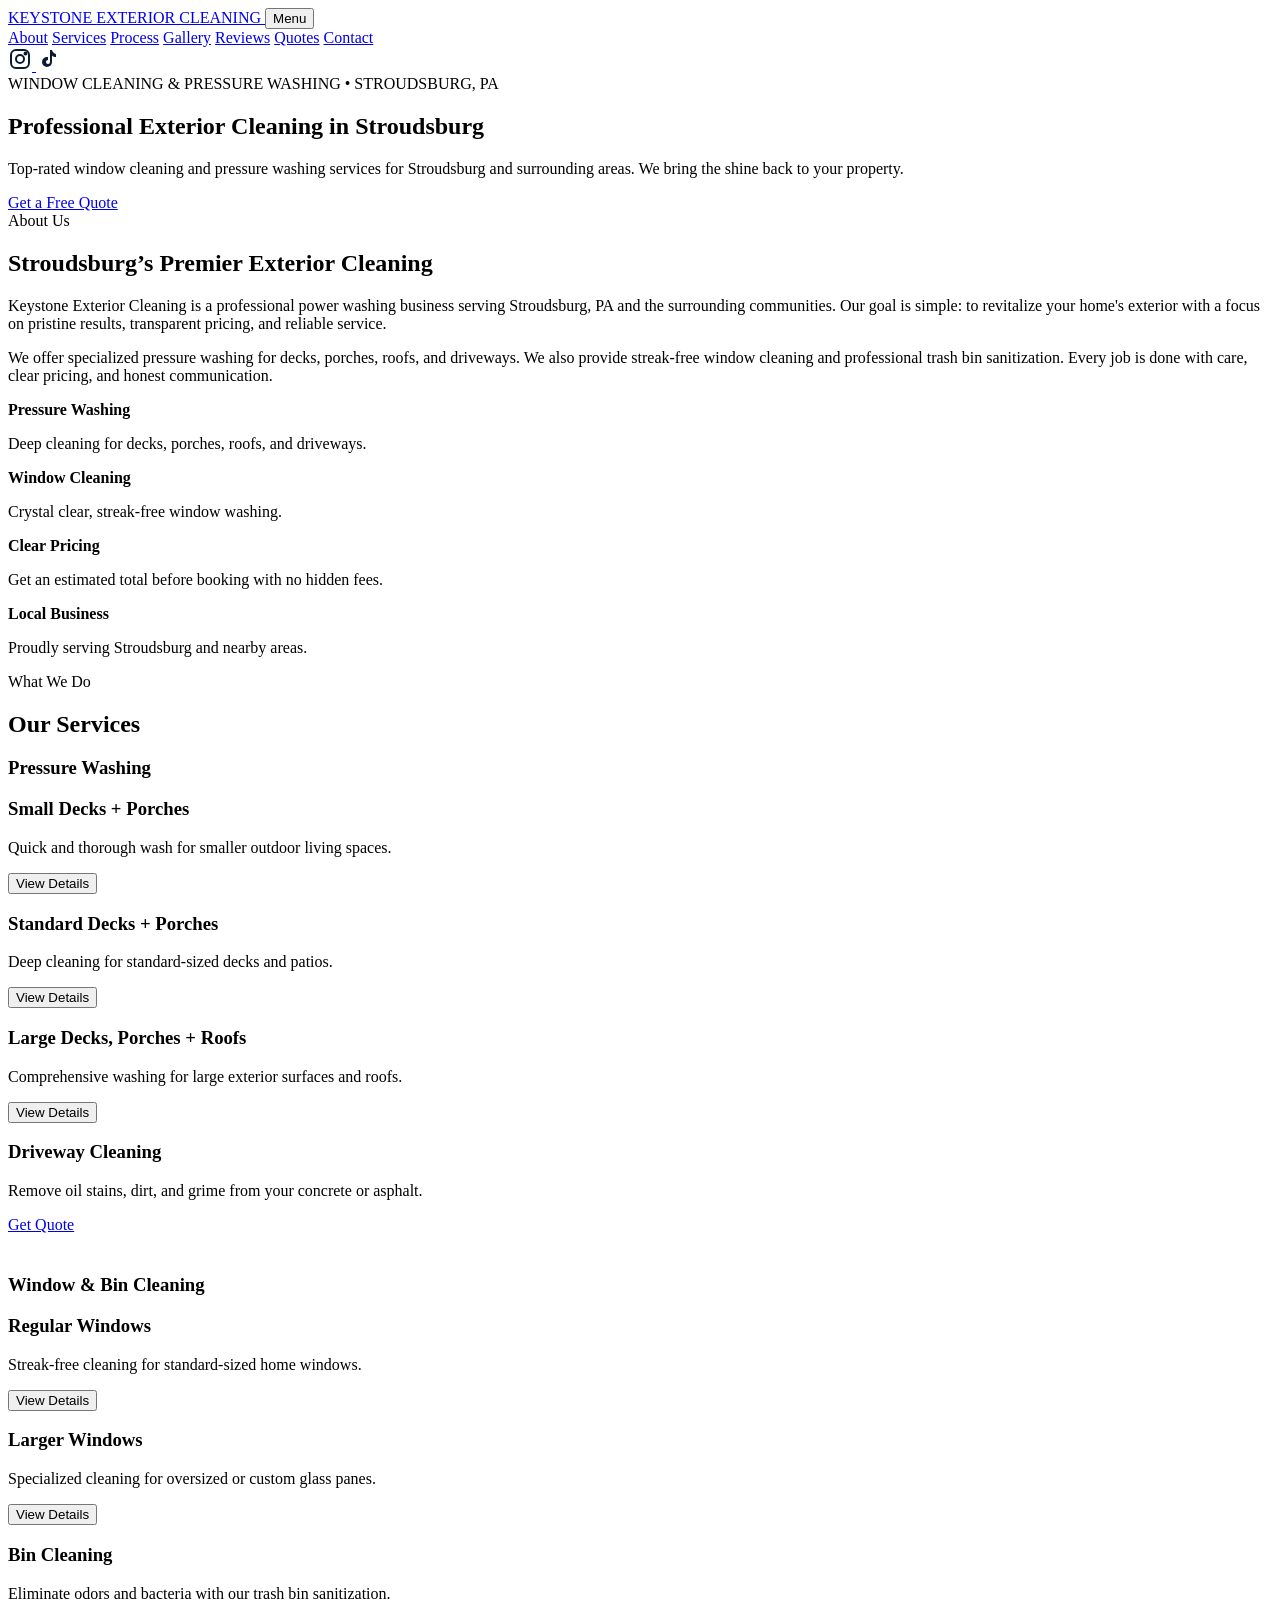
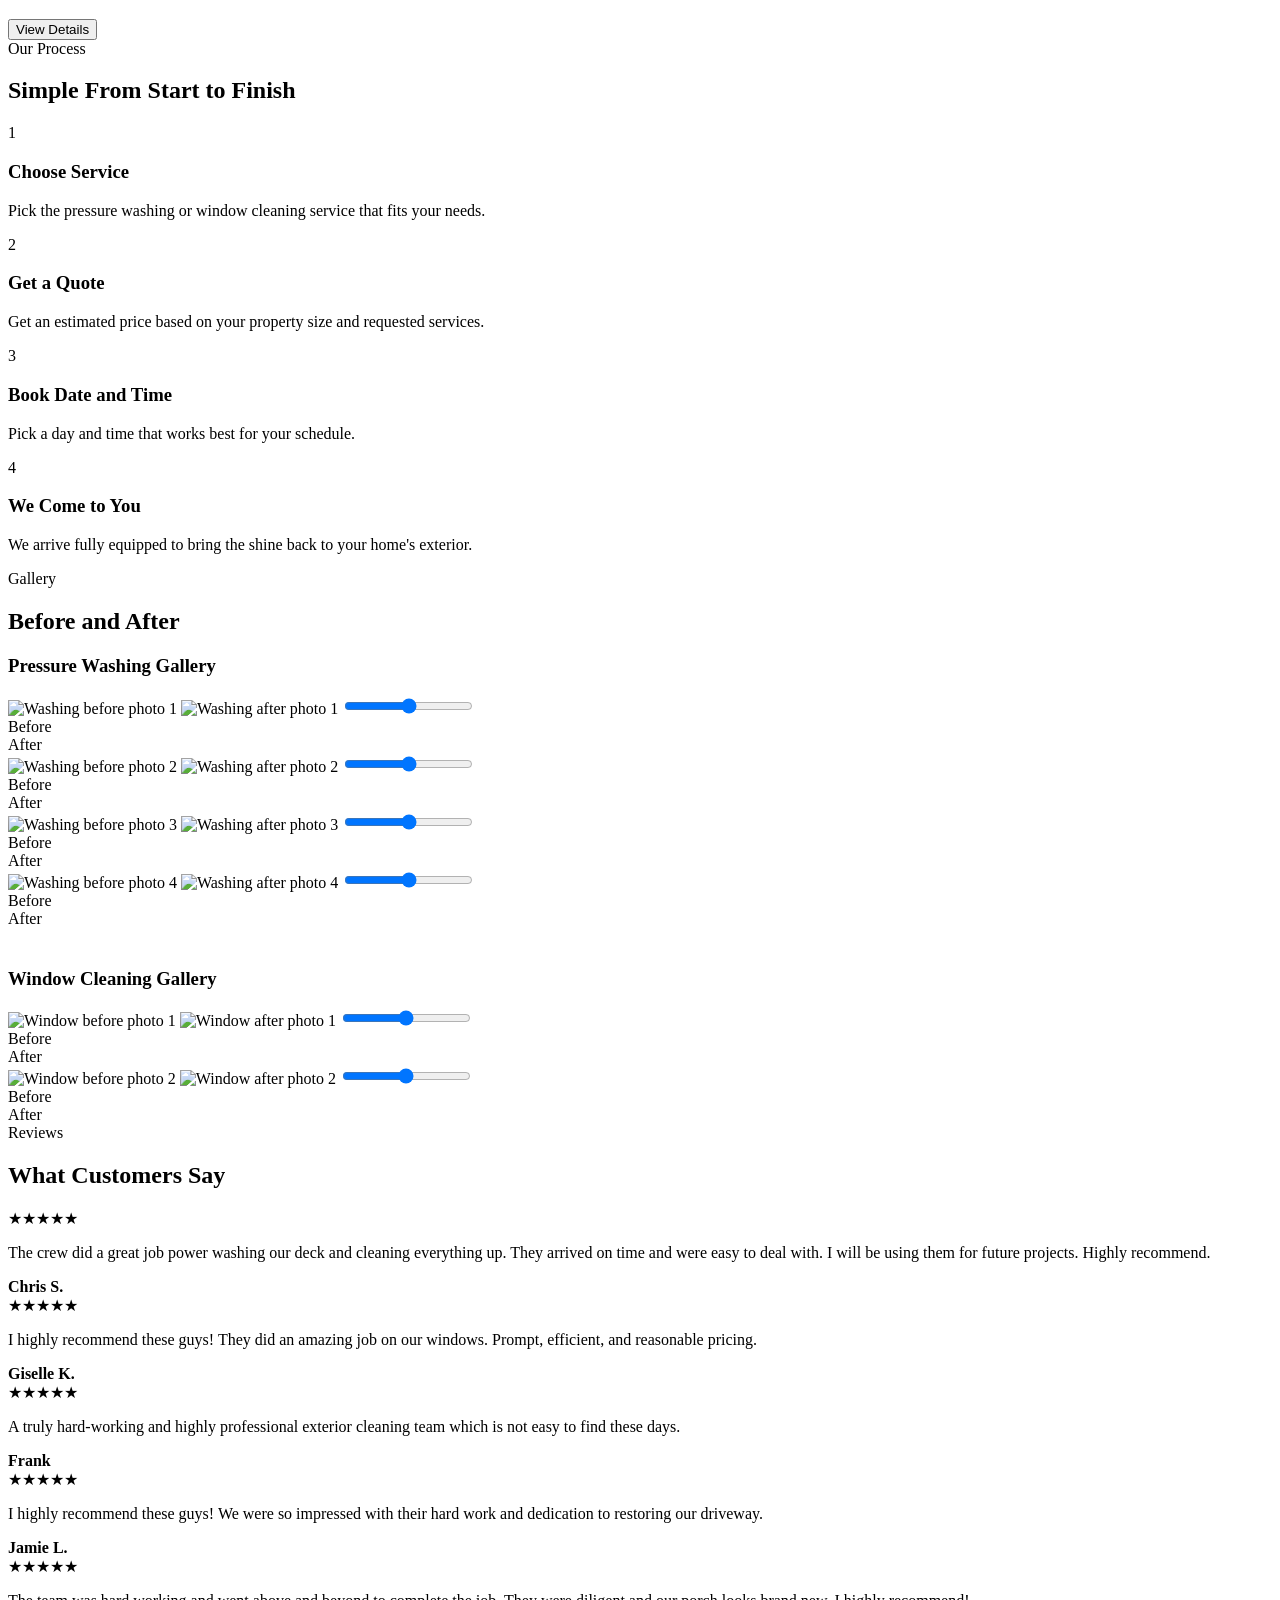
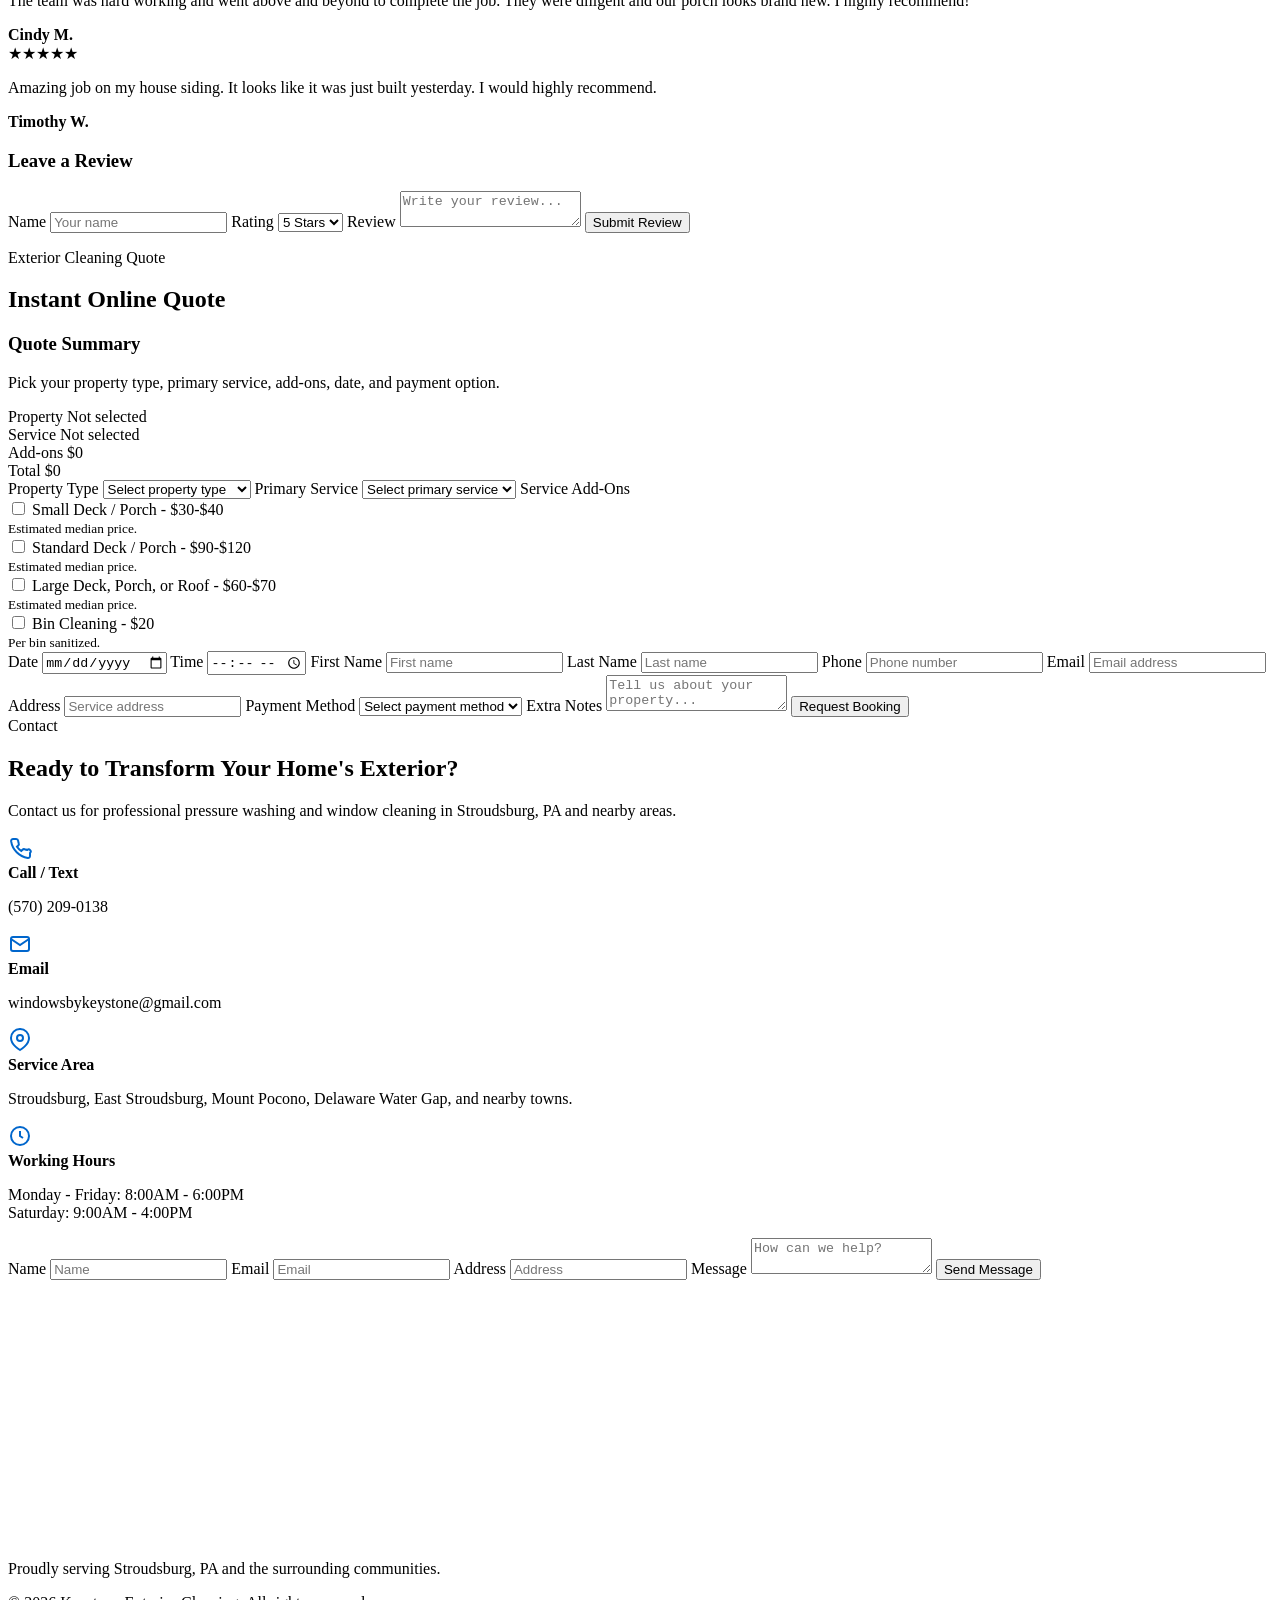
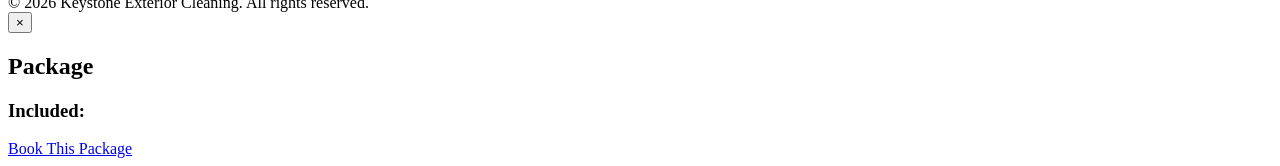
==== index.html @ b95dfd73 "Create index.html" ====
<!DOCTYPE html>
<html lang="en">
<head>
  <meta charset="UTF-8" />
  <meta name="viewport" content="width=device-width, initial-scale=1.0" />

  <title>Keystone Exterior Cleaning | Stroudsburg PA</title>
  <meta name="description" content="Professional window cleaning and pressure washing services in Stroudsburg, PA and surrounding areas." />

  <link rel="stylesheet" href="css/style.css" />
  <link rel="icon" type="image/png" href="assets/images/favicon.png">
</head>

<body>
  <header>
    <div class="container nav" id="nav">
      <a href="#" class="logo">
        KEYSTONE <span class="blue-text">EXTERIOR CLEANING</span>
      </a>

      <button class="menu-btn" onclick="toggleMenu()">Menu</button>

      <nav class="nav-links">
        <a href="#about">About</a>
        <a href="#services">Services</a>
        <a href="#process">Process</a>
        <a href="#gallery">Gallery</a>
        <a href="#reviews">Reviews</a>
        <a href="#quote">Quotes</a>
        <a href="#contact">Contact</a>
      </nav>

      <div class="socials">
        <a href="https://www.instagram.com/" target="_blank" rel="noopener" aria-label="Instagram">
          <svg width="24" height="24" fill="none" stroke="url(#socialGradientInstagram)" stroke-width="2" viewBox="0 0 24 24">
            <defs>
              <linearGradient id="socialGradientInstagram" x1="0" y1="0" x2="24" y2="24">
                <stop offset="0%" stop-color="#0a192f"/>
                <stop offset="100%" stop-color="#0066cc"/>
              </linearGradient>
            </defs>
            <rect x="3" y="3" width="18" height="18" rx="5"/>
            <circle cx="12" cy="12" r="4"/>
            <circle cx="17.5" cy="6.5" r="1"/>
          </svg>
        </a>

        <a href="https://www.tiktok.com/" target="_blank" rel="noopener" aria-label="TikTok">
          <svg width="24" height="24" viewBox="0 0 24 24" fill="url(#socialGradientTikTok)">
            <defs>
              <linearGradient id="socialGradientTikTok" x1="0" y1="0" x2="24" y2="24">
                <stop offset="0%" stop-color="#0a192f"/>
                <stop offset="100%" stop-color="#0066cc"/>
              </linearGradient>
            </defs>
            <path d="M16 3c.5 2 2 3.5 4 4v3c-1.5 0-3-.5-4-1.5V15a5 5 0 1 1-5-5c.3 0 .7 0 1 .1v3a2 2 0 1 0 2 2V3h2z"/>
          </svg>
        </a>
      </div>
    </div>
  </header>

  <main>
    <section class="hero">
      <div class="container">
        <div class="badge">WINDOW CLEANING & PRESSURE WASHING • STROUDSBURG, PA</div>

        <h1>Professional <span class="blue-text">Exterior</span> Cleaning in Stroudsburg</h1>

        <p>
          Top-rated window cleaning and pressure washing services for Stroudsburg and surrounding areas.
          We bring the shine back to your property.
        </p>

        <div class="buttons">
          <a href="#quote" class="btn btn-primary">Get a Free Quote</a>
        </div>
      </div>
    </section>

    <section id="about">
      <div class="container about-grid">
        <div class="about-text">
          <div class="eyebrow">About Us</div>
          <h2>Stroudsburg’s Premier <span>Exterior <span class="blue-text">Cleaning</span></span></h2>

          <p>
            Keystone Exterior Cleaning is a professional power washing business serving Stroudsburg, PA and the surrounding communities. 
            Our goal is simple: to revitalize your home's exterior with a focus on pristine results, transparent pricing, and reliable service.
          </p>

          <p>
            We offer specialized pressure washing for decks, porches, roofs, and driveways. 
            We also provide streak-free window cleaning and professional trash bin sanitization. Every job is done with care, clear pricing, and honest communication.
          </p>
        </div>

        <div class="trust-grid">
          <div class="mini-card">
            <strong>Pressure Washing</strong>
            <p>Deep cleaning for decks, porches, roofs, and driveways.</p>
          </div>

          <div class="mini-card">
            <strong>Window Cleaning</strong>
            <p>Crystal clear, streak-free window washing.</p>
          </div>

          <div class="mini-card">
            <strong>Clear Pricing</strong>
            <p>Get an estimated total before booking with no hidden fees.</p>
          </div>

          <div class="mini-card">
            <strong>Local Business</strong>
            <p>Proudly serving Stroudsburg and nearby areas.</p>
          </div>
        </div>
      </div>
    </section>

    <section id="services">
      <div class="container">
        <div class="section-title">
          <div class="eyebrow">What We Do</div>
          <h2>Our <span>Services</span></h2>
        </div>

        <h3 class="service-group-title">Pressure Washing</h3>

        <div class="services-grid">
          <div class="service-card detailing-card">
            <h3>Small Decks + Porches</h3>
            <p>Quick and thorough wash for smaller outdoor living spaces.</p>
            <button onclick="openPackage('Small Decks + Porches')">View Details</button>
          </div>

          <div class="service-card detailing-card">
            <h3>Standard Decks + Porches</h3>
            <p>Deep cleaning for standard-sized decks and patios.</p>
            <button onclick="openPackage('Standard Decks + Porches')">View Details</button>
          </div>

          <div class="service-card detailing-card">
            <h3>Large Decks, Porches + Roofs</h3>
            <p>Comprehensive washing for large exterior surfaces and roofs.</p>
            <button onclick="openPackage('Large Decks, Porches + Roofs')">View Details</button>
          </div>

          <div class="service-card detailing-card">
            <h3>Driveway Cleaning</h3>
            <p>Remove oil stains, dirt, and grime from your concrete or asphalt.</p>
            <a href="#quote">Get Quote</a>
          </div>
        </div>

        <h3 class="service-group-title blue-title" style="margin-top: 40px;">Window & Bin Cleaning</h3>

        <div class="services-grid gardening-grid">
          <div class="service-card gardening-card">
            <h3>Regular Windows</h3>
            <p>Streak-free cleaning for standard-sized home windows.</p>
            <button onclick="openPackage('Regular Windows')">View Details</button>
          </div>

          <div class="service-card gardening-card">
            <h3>Larger Windows</h3>
            <p>Specialized cleaning for oversized or custom glass panes.</p>
            <button onclick="openPackage('Larger Windows')">View Details</button>
          </div>

          <div class="service-card gardening-card">
            <h3>Bin Cleaning</h3>
            <p>Eliminate odors and bacteria with our trash bin sanitization.</p>
            <button onclick="openPackage('Bin Cleaning')">View Details</button>
          </div>
        </div>
      </div>
    </section>

    <section id="process">
      <div class="container">
        <div class="section-title">
          <div class="eyebrow">Our Process</div>
          <h2>Simple From <span>Start to Finish</span></h2>
        </div>

        <div class="process-list">
          <div class="process-step">
            <div class="number">1</div>
            <div>
              <h3>Choose Service</h3>
              <p>Pick the pressure washing or window cleaning service that fits your needs.</p>
            </div>
          </div>

          <div class="process-step">
            <div class="number">2</div>
            <div>
              <h3>Get a Quote</h3>
              <p>Get an estimated price based on your property size and requested services.</p>
            </div>
          </div>

          <div class="process-step">
            <div class="number">3</div>
            <div>
              <h3>Book Date and Time</h3>
              <p>Pick a day and time that works best for your schedule.</p>
            </div>
          </div>

          <div class="process-step">
            <div class="number">4</div>
            <div>
              <h3>We Come to You</h3>
              <p>We arrive fully equipped to bring the shine back to your home's exterior.</p>
            </div>
          </div>
        </div>
      </div>
    </section>

    <section id="gallery">
      <div class="container">
        <div class="section-title">
          <div class="eyebrow">Gallery</div>
          <h2>Before and <span>After</span></h2>
        </div>

        <h3 class="service-group-title">Pressure Washing Gallery</h3>

        <div class="before-after-grid">
          <div class="before-after-slider detailing-slider">
            <img class="before-img" src="assets/images/washing-before-1.jpg" alt="Washing before photo 1">
            <img class="after-img" src="assets/images/washing-after-1.jpg" alt="Washing after photo 1">
            <input type="range" min="0" max="100" value="50" class="slider-range" aria-label="Before and after slider">
            <div class="slider-label before-label">Before</div>
            <div class="slider-label after-label">After</div>
          </div>

          <div class="before-after-slider detailing-slider">
            <img class="before-img" src="assets/images/washing-before-2.jpg" alt="Washing before photo 2">
            <img class="after-img" src="assets/images/washing-after-2.jpg" alt="Washing after photo 2">
            <input type="range" min="0" max="100" value="50" class="slider-range" aria-label="Before and after slider">
            <div class="slider-label before-label">Before</div>
            <div class="slider-label after-label">After</div>
          </div>

          <div class="before-after-slider detailing-slider">
            <img class="before-img" src="assets/images/washing-before-3.jpg" alt="Washing before photo 3">
            <img class="after-img" src="assets/images/washing-after-3.jpg" alt="Washing after photo 3">
            <input type="range" min="0" max="100" value="50" class="slider-range" aria-label="Before and after slider">
            <div class="slider-label before-label">Before</div>
            <div class="slider-label after-label">After</div>
          </div>

          <div class="before-after-slider detailing-slider">
            <img class="before-img" src="assets/images/washing-before-4.jpg" alt="Washing before photo 4">
            <img class="after-img" src="assets/images/washing-after-4.jpg" alt="Washing after photo 4">
            <input type="range" min="0" max="100" value="50" class="slider-range" aria-label="Before and after slider">
            <div class="slider-label before-label">Before</div>
            <div class="slider-label after-label">After</div>
          </div>
        </div>

        <h3 class="service-group-title blue-title gallery-second-title" style="margin-top: 40px;">Window Cleaning Gallery</h3>

        <div class="before-after-grid">
          <div class="before-after-slider gardening-slider">
            <img class="before-img" src="assets/images/window-before-1.jpg" alt="Window before photo 1">
            <img class="after-img" src="assets/images/window-after-1.jpg" alt="Window after photo 1">
            <input type="range" min="0" max="100" value="50" class="slider-range" aria-label="Before and after slider">
            <div class="slider-label before-label">Before</div>
            <div class="slider-label after-label">After</div>
          </div>

          <div class="before-after-slider gardening-slider">
            <img class="before-img" src="assets/images/window-before-2.jpg" alt="Window before photo 2">
            <img class="after-img" src="assets/images/window-after-2.jpg" alt="Window after photo 2">
            <input type="range" min="0" max="100" value="50" class="slider-range" aria-label="Before and after slider">
            <div class="slider-label before-label">Before</div>
            <div class="slider-label after-label">After</div>
          </div>
        </div>
      </div>
    </section>

    <section id="reviews">
      <div class="container">
        <div class="section-title">
          <div class="eyebrow">Reviews</div>
          <h2>What Customers <span>Say</span></h2>
        </div>

        <div class="reviews-grid">
          <div class="review-card">
            <div class="stars">★★★★★</div>
            <p>The crew did a great job power washing our deck and cleaning everything up. They arrived on time and were easy to deal with. I will be using them for future projects. Highly recommend.</p>
            <strong>Chris S.</strong>
          </div>

          <div class="review-card">
            <div class="stars blue-stars">★★★★★</div>
            <p>I highly recommend these guys! They did an amazing job on our windows. Prompt, efficient, and reasonable pricing.</p>
            <strong>Giselle K.</strong>
          </div>

          <div class="review-card">
            <div class="stars">★★★★★</div>
            <p>A truly hard-working and highly professional exterior cleaning team which is not easy to find these days.</p>
            <strong>Frank</strong>
          </div>

          <div class="review-card">
            <div class="stars">★★★★★</div>
            <p>I highly recommend these guys! We were so impressed with their hard work and dedication to restoring our driveway.</p>
            <strong>Jamie L.</strong>
          </div>

          <div class="review-card">
            <div class="stars">★★★★★</div>
            <p>The team was hard working and went above and beyond to complete the job. They were diligent and our porch looks brand new. I highly recommend!</p>
            <strong>Cindy M.</strong>
          </div>

          <div class="review-card">
            <div class="stars">★★★★★</div>
            <p>Amazing job on my house siding. It looks like it was just built yesterday. I would highly recommend.</p>
            <strong>Timothy W.</strong>
          </div>
        </div>

        <div class="review-form">
          <h3>Leave a Review</h3>

          <form id="reviewForm">
            <label>Name</label>
            <input type="text" id="reviewName" name="Review Name" placeholder="Your name" required>

            <label>Rating</label>
            <select id="reviewRating" name="Review Rating" required>
              <option value="★★★★★">5 Stars</option>
              <option value="★★★★☆">4 Stars</option>
              <option value="★★★☆☆">3 Stars</option>
              <option value="★★☆☆☆">2 Stars</option>
              <option value="★☆☆☆☆">1 Star</option>
            </select>

            <label>Review</label>
            <textarea id="reviewText" name="Review Message" placeholder="Write your review..." required></textarea>

            <button class="btn btn-primary" type="submit">Submit Review</button>
            <p id="reviewMessage"></p>
          </form>
        </div>
      </div>
    </section>

    <section id="quote">
      <div class="container">
        <div class="section-title">
          <div class="eyebrow">Exterior Cleaning Quote</div>
          <h2>Instant <span>Online Quote</span></h2>
        </div>

        <div class="quote-box">
          <div class="quote-card">
            <h3>Quote Summary</h3>
            <p>Pick your property type, primary service, add-ons, date, and payment option.</p>

            <div class="summary">
              <div class="summary-row">
                <span>Property</span>
                <span id="sumVehicle">Not selected</span>
              </div>

              <div class="summary-row">
                <span>Service</span>
                <span id="sumPackage">Not selected</span>
              </div>

              <div class="summary-row">
                <span>Add-ons</span>
                <span id="sumAddons">$0</span>
              </div>

              <div class="summary-row">
                <span>Total</span>
                <span id="sumTotal">$0</span>
              </div>
            </div>
          </div>

          <div class="quote-card">
            <form action="https://formspree.io/f/mlgzbdlp" method="POST" oninput="updateQuote()" onsubmit="updateQuote()">
              <label>Property Type</label>
              <select id="vehicle" name="Property Type" required>
                <option value="">Select property type</option>
                <option value="Single Story Home">Single Story Home</option>
                <option value="Two Story Home">Two Story Home</option>
                <option value="Townhouse / Condo">Townhouse / Condo</option>
                <option value="Commercial Property">Commercial Property</option>
              </select>

              <label>Primary Service</label>
              <select id="package" name="Service Package" required>
                <option value="">Select primary service</option>
                <option value="Window Cleaning">Window Cleaning</option>
                <option value="Pressure Washing">Pressure Washing</option>
                <option value="Bin Cleaning">Bin Cleaning</option>
                <option value="Full Exterior Package">Full Exterior Package</option>
              </select>

              <label>Service Add-Ons</label>

              <div class="addon">
                <input type="checkbox" name="Add Ons" value="Small Deck / Porch" data-price="35">
                <span>Small Deck / Porch - $30-$40<br><small>Estimated median price.</small></span>
              </div>

              <div class="addon">
                <input type="checkbox" name="Add Ons" value="Standard Deck / Porch" data-price="105">
                <span>Standard Deck / Porch - $90-$120<br><small>Estimated median price.</small></span>
              </div>

              <div class="addon">
                <input type="checkbox" name="Add Ons" value="Large Deck / Roof" data-price="65">
                <span>Large Deck, Porch, or Roof - $60-$70<br><small>Estimated median price.</small></span>
              </div>
              
              <div class="addon">
                <input type="checkbox" name="Add Ons" value="Bin Cleaning" data-price="20">
                <span>Bin Cleaning - $20<br><small>Per bin sanitized.</small></span>
              </div>

              <label>Date</label>
              <input type="date" id="date" name="Preferred Date" required>

              <label>Time</label>
              <input type="time" id="time" name="Preferred Time" required>

              <label>First Name</label>
              <input type="text" id="firstName" name="First Name" placeholder="First name" required>

              <label>Last Name</label>
              <input type="text" id="lastName" name="Last Name" placeholder="Last name" required>

              <label>Phone</label>
              <input type="tel" id="phone" name="Phone" placeholder="Phone number" required>

              <label>Email</label>
              <input type="email" id="email" name="email" placeholder="Email address" required>

              <label>Address</label>
              <input type="text" id="address" name="Service Address" placeholder="Service address" required>

              <label>Payment Method</label>
              <select id="payment" name="Payment Method" required>
                <option value="">Select payment method</option>
                <option>PayPal</option>
                <option>Venmo</option>
                <option>Cash App</option>
                <option>Credit or Debit Card</option>
                <option>Cash</option>
              </select>

              <label>Extra Notes</label>
              <textarea id="notes" name="Extra Notes" placeholder="Tell us about your property..."></textarea>

              <input type="hidden" name="_subject" value="New Exterior Cleaning Booking Request">
              <input type="hidden" id="hiddenTotal" name="Estimated Total">
              <input type="hidden" id="hiddenDuration" name="Estimated Duration">
              <input type="hidden" id="hiddenAddonTotal" name="Add-On Total">

              <button class="btn btn-primary full-btn" type="submit">Request Booking</button>
            </form>
          </div>
        </div>
      </div>
    </section>

    <section id="contact">
      <div class="container contact-grid">

        <div class="contact-info">
          <div class="eyebrow">Contact</div>
          <h2>Ready to Transform Your <span class="blue-text">Home's Exterior?</span></h2>
          <p>Contact us for professional pressure washing and window cleaning in Stroudsburg, PA and nearby areas.</p>

          <div class="contact-line">
            <div class="contact-icon">
              <svg width="24" height="24" fill="none" stroke="#0066cc" stroke-width="2" viewBox="0 0 24 24">
                <path d="M22 16.92v3a2 2 0 0 1-2.18 2A19.8 19.8 0 0 1 3.11 5.18 2 2 0 0 1 5.11 3h3a2 2 0 0 1 2 1.72c.12.9.33 1.78.62 2.63a2 2 0 0 1-.45 2.11L9 10.74a16 16 0 0 0 4.26 4.26l1.28-1.28a2 2 0 0 1 2.11-.45c.85.29 1.73.5 2.63.62A2 2 0 0 1 22 16.92z"/>
              </svg>
            </div>

            <div>
              <strong>Call / Text</strong>
              <p><a href="tel:5702090138" style="color: inherit; text-decoration: none;">(570) 209-0138</a></p>
            </div>
          </div>

          <div class="contact-line">
            <div class="contact-icon">
              <svg width="24" height="24" fill="none" stroke="#0066cc" stroke-width="2" viewBox="0 0 24 24">
                <rect x="3" y="5" width="18" height="14" rx="2"/>
                <path d="M3 7l9 6 9-6"/>
              </svg>
            </div>

            <div>
              <strong>Email</strong>
              <p><a href="mailto:windowsbykeystone@gmail.com" style="color: inherit; text-decoration: none;">windowsbykeystone@gmail.com</a></p>
            </div>
          </div>

          <div class="contact-line">
            <div class="contact-icon blue-contact-icon">
              <svg width="24" height="24" fill="none" stroke="#0066cc" stroke-width="2" viewBox="0 0 24 24">
                <path d="M21 10c0 7-9 12-9 12S3 17 3 10a9 9 0 1 1 18 0z"/>
                <circle cx="12" cy="10" r="3"/>
              </svg>
            </div>

            <div>
              <strong>Service Area</strong>
              <p>Stroudsburg, East Stroudsburg, Mount Pocono, Delaware Water Gap, and nearby towns.</p>
            </div>
          </div>

          <div class="contact-line">
            <div class="contact-icon blue-contact-icon">
              <svg width="24" height="24" fill="none" stroke="#0066cc" stroke-width="2" viewBox="0 0 24 24">
                <circle cx="12" cy="12" r="9"/>
                <path d="M12 7v5l3 2"/>
              </svg>
            </div>

            <div>
              <strong>Working Hours</strong>
              <p>
                Monday - Friday: 8:00AM - 6:00PM<br>
                Saturday: 9:00AM - 4:00PM
              </p>
            </div>
          </div>
        </div>

        <div class="contact-right">
          <form class="quote-card" action="https://formspree.io/f/mlgzbdlp" method="POST">
            <label>Name</label>
            <input type="text" name="Contact Name" placeholder="Name" required>

            <label>Email</label>
            <input type="email" name="email" placeholder="Email" required>

            <label>Address</label>
            <input type="text" name="Contact Address" placeholder="Address" required>

            <label>Message</label>
            <textarea name="Contact Message" placeholder="How can we help?" required></textarea>

            <input type="hidden" name="_subject" value="New Keystone Exterior Cleaning Contact Message">

            <button class="btn btn-primary" type="submit">Send Message</button>
          </form>

          <div class="map">
            <iframe
              src="https://www.google.com/maps?q=Stroudsburg,%20PA&output=embed"
              width="100%"
              height="260"
              style="border:0;"
              allowfullscreen=""
              loading="lazy">
            </iframe>
          </div>

          <p class="service-area-text">
            Proudly serving Stroudsburg, PA and the surrounding communities.
          </p>
        </div>

      </div>
    </section>
  </main>

  <footer>
    © 2026 Keystone Exterior Cleaning. All rights reserved.
  </footer>

  <div class="modal" id="modal">
    <div class="modal-content">
      <button class="close" onclick="closeModal()">&times;</button>

      <h2 id="modalTitle">Package</h2>
      <p id="modalPrice"></p>
      <p id="modalTime"></p>

      <h3>Included:</h3>
      <ul id="modalIncludes"></ul>

      <a href="#quote" class="btn btn-primary" id="modalBookButton" onclick="closeModal()">Book This Package</a>
    </div>
  </div>

  <script src="js/script.js"></script>
</body>
</html>
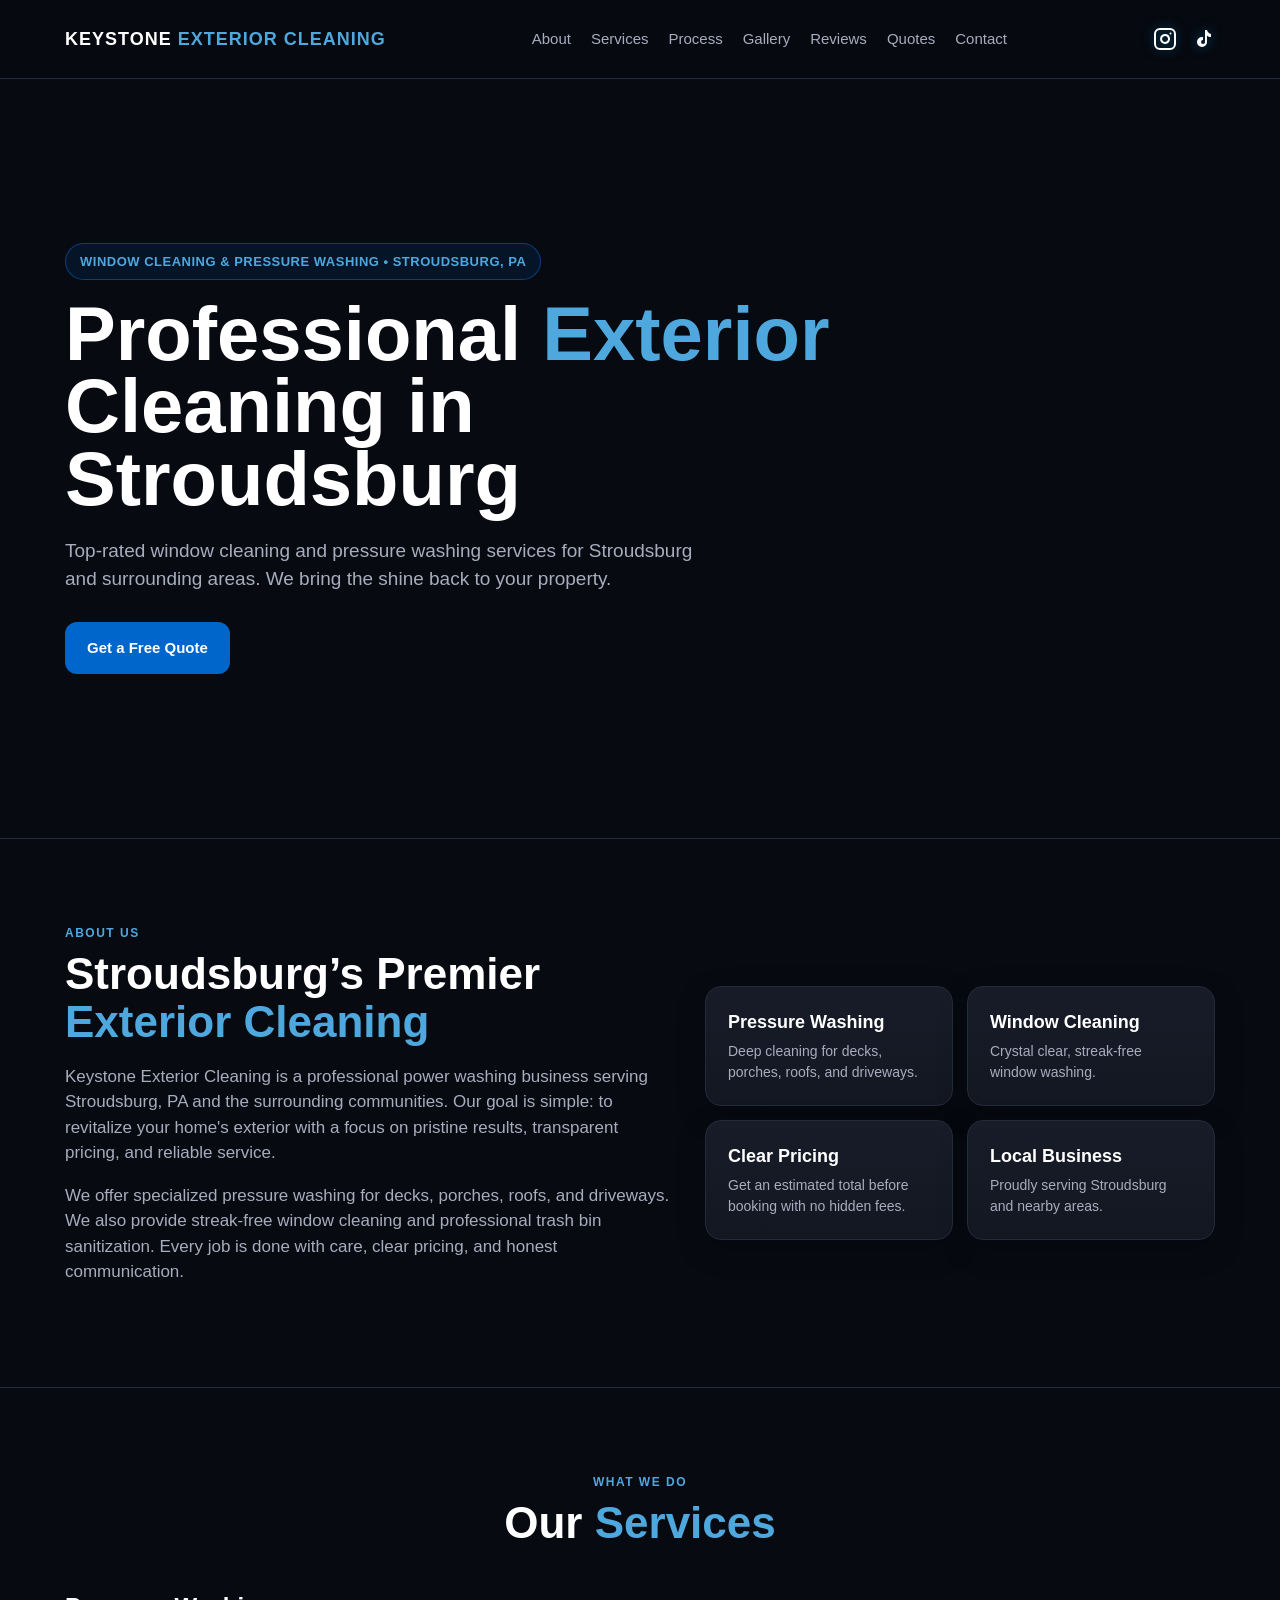
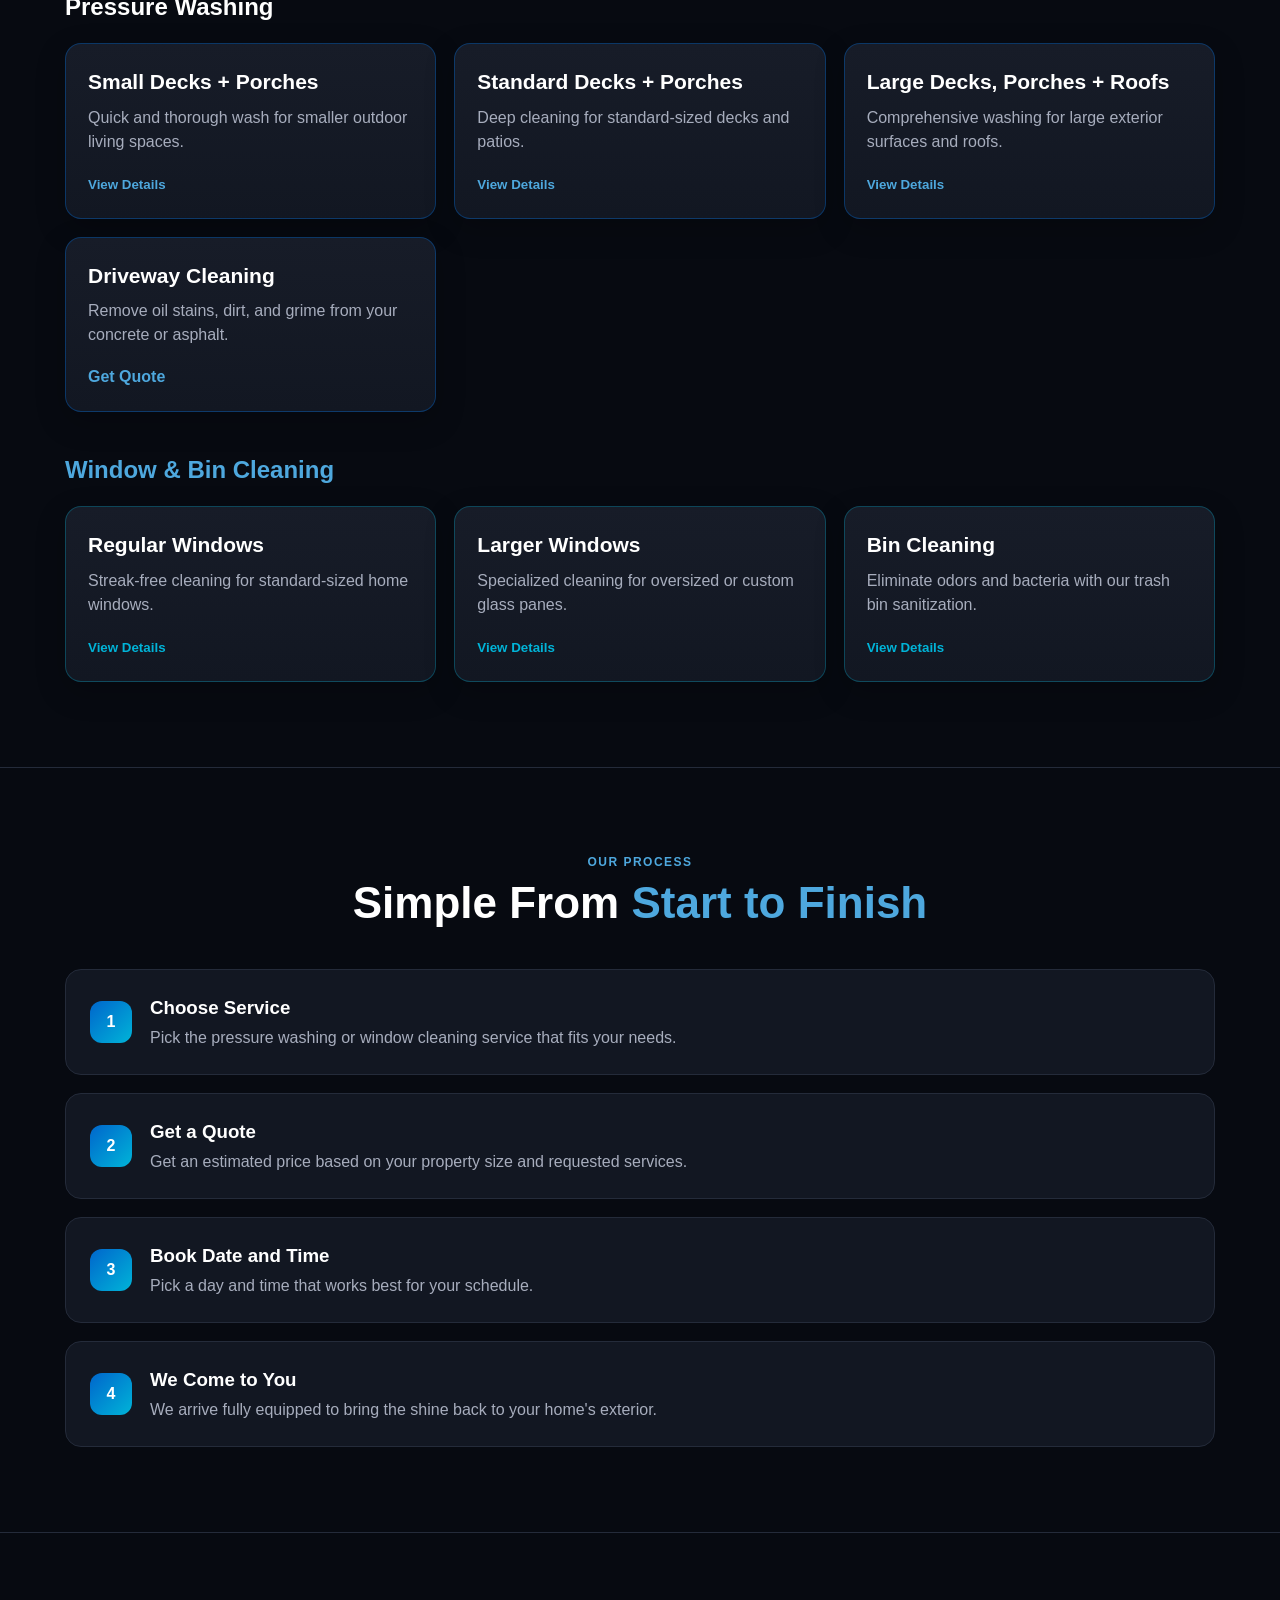
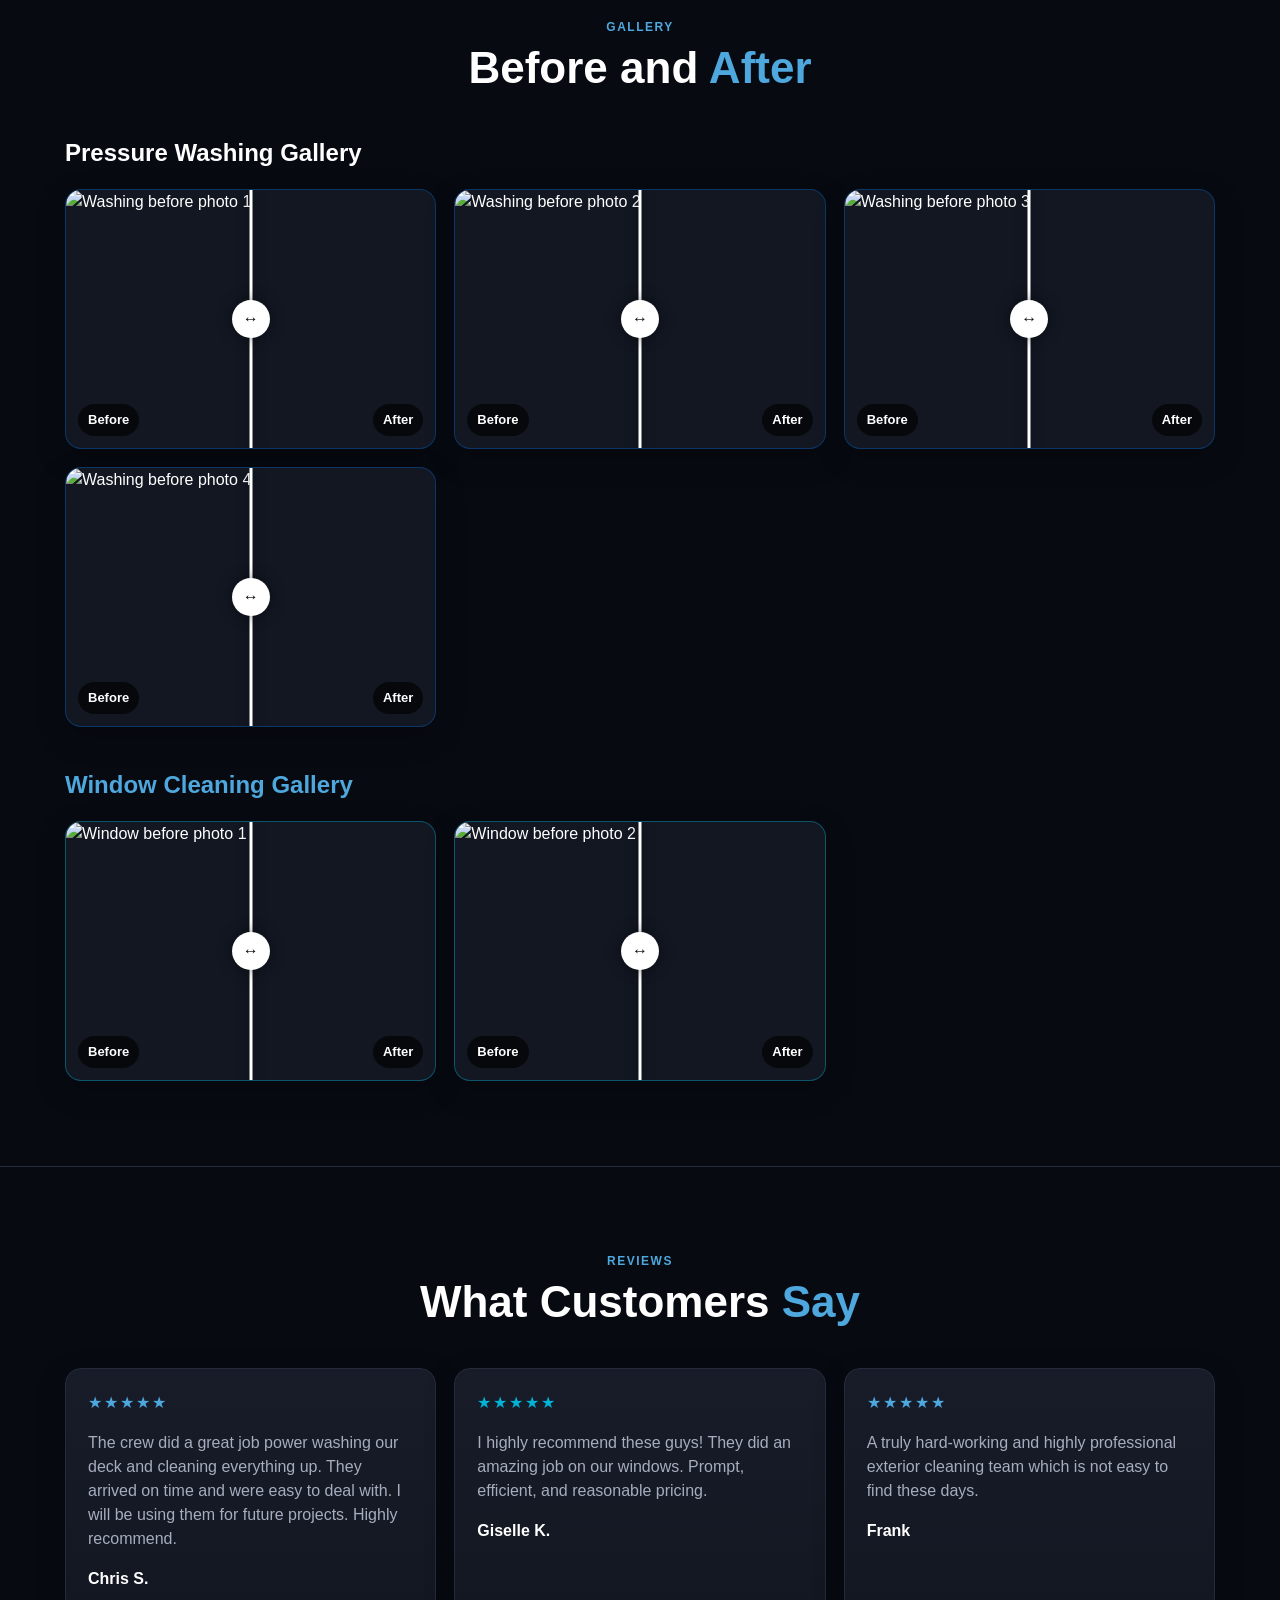
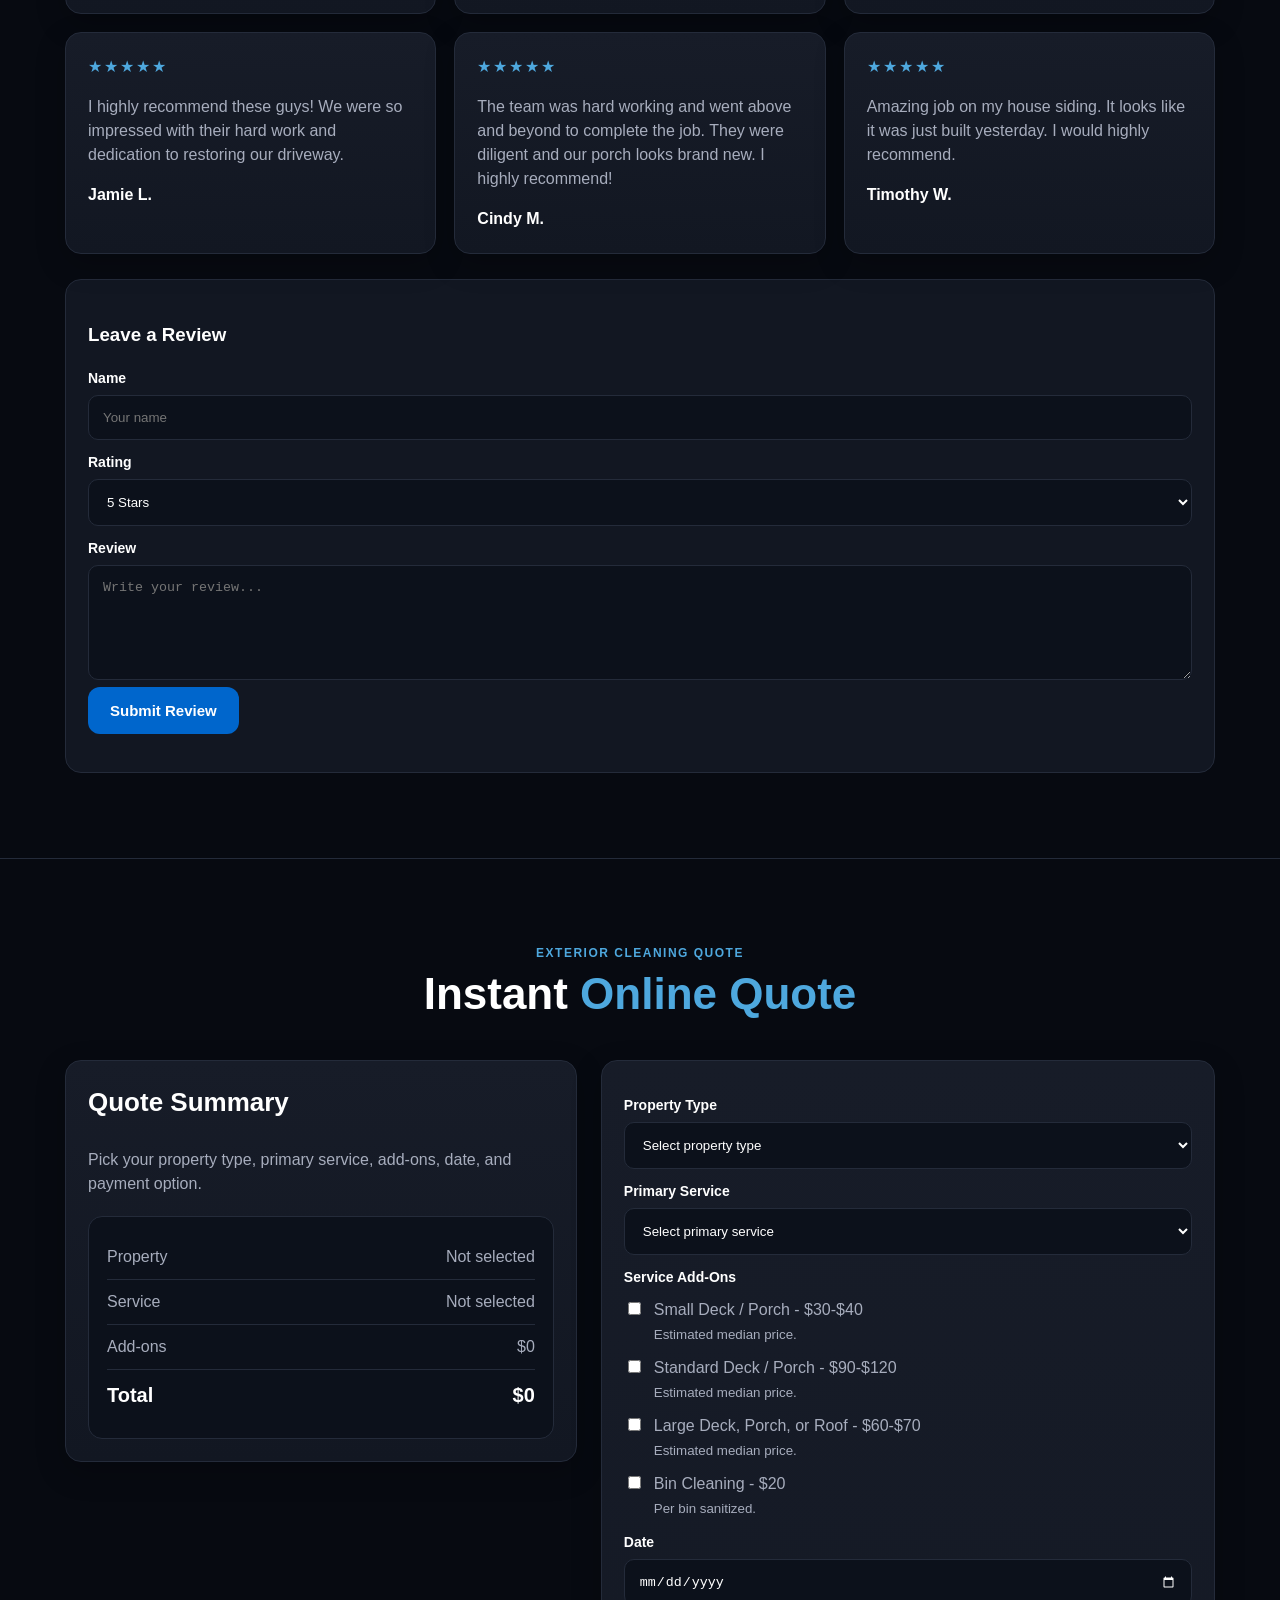
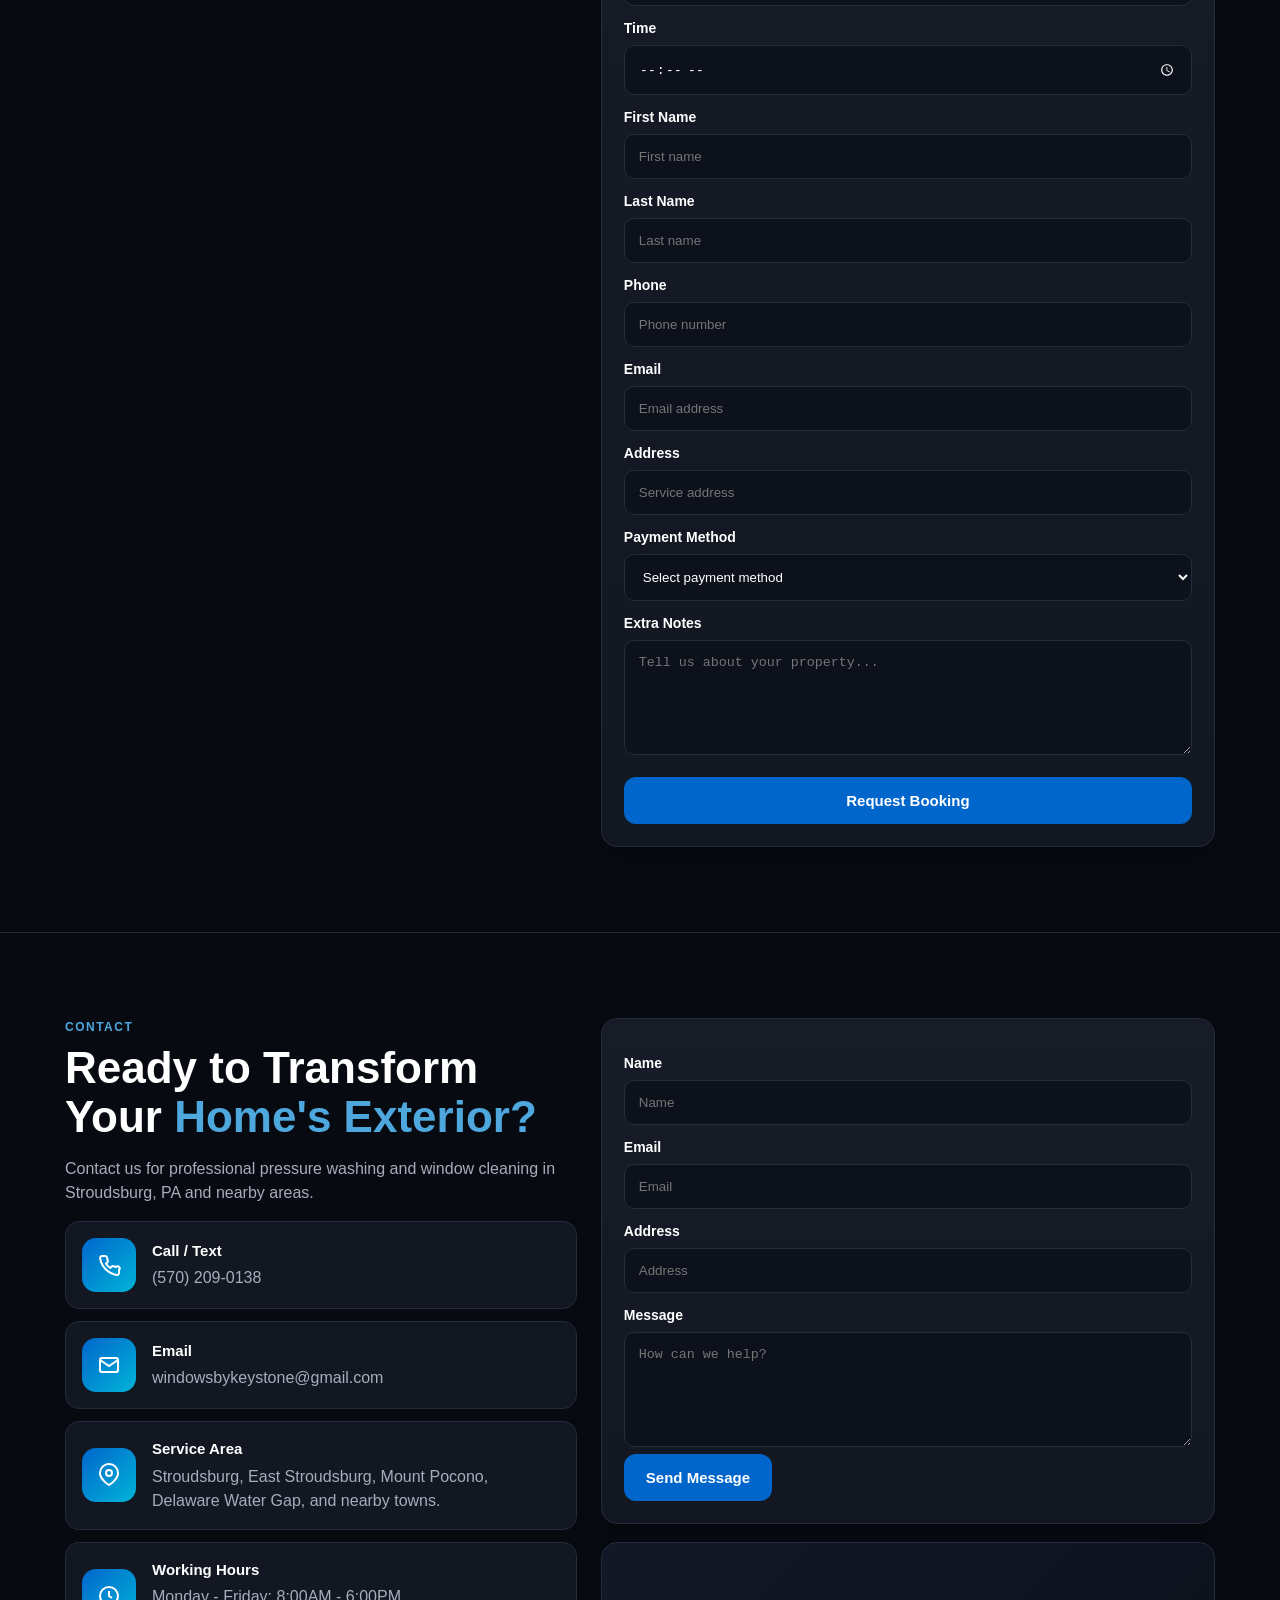
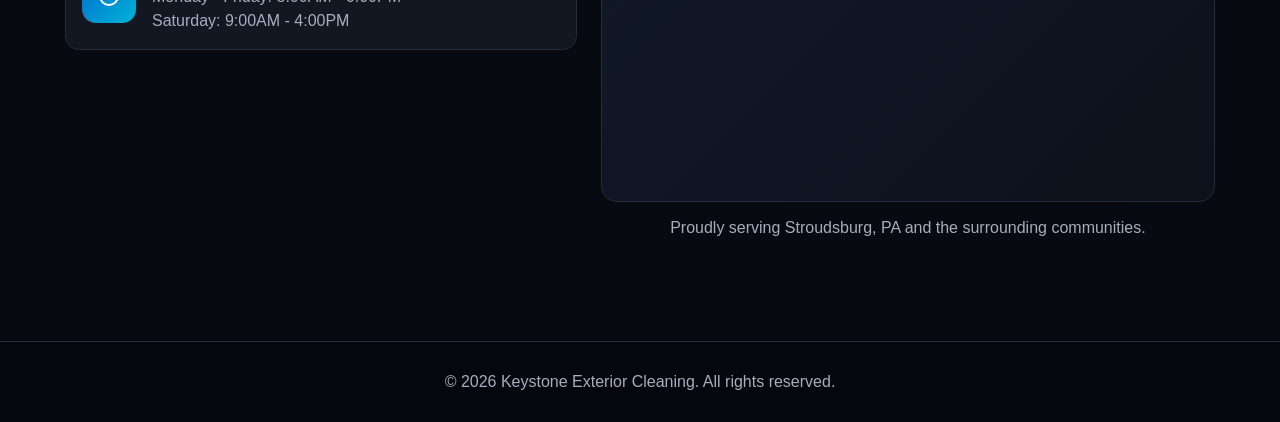
==== commit cd75cbc5: "Update index.html" ====
--- a/index.html
+++ b/index.html
@@ -30,34 +30,15 @@
         <a href="#contact">Contact</a>
       </nav>
 
-      <div class="socials">
+<div class="socials">
         <a href="https://www.instagram.com/" target="_blank" rel="noopener" aria-label="Instagram">
-          <svg width="24" height="24" fill="none" stroke="url(#socialGradientInstagram)" stroke-width="2" viewBox="0 0 24 24">
-            <defs>
-              <linearGradient id="socialGradientInstagram" x1="0" y1="0" x2="24" y2="24">
-                <stop offset="0%" stop-color="#0a192f"/>
-                <stop offset="100%" stop-color="#0066cc"/>
-              </linearGradient>
-            </defs>
-            <rect x="3" y="3" width="18" height="18" rx="5"/>
-            <circle cx="12" cy="12" r="4"/>
-            <circle cx="17.5" cy="6.5" r="1"/>
-          </svg>
+          <img src="assets/icons/instagram.svg" alt="Instagram logo" class="social-icon">
         </a>
 
         <a href="https://www.tiktok.com/" target="_blank" rel="noopener" aria-label="TikTok">
-          <svg width="24" height="24" viewBox="0 0 24 24" fill="url(#socialGradientTikTok)">
-            <defs>
-              <linearGradient id="socialGradientTikTok" x1="0" y1="0" x2="24" y2="24">
-                <stop offset="0%" stop-color="#0a192f"/>
-                <stop offset="100%" stop-color="#0066cc"/>
-              </linearGradient>
-            </defs>
-            <path d="M16 3c.5 2 2 3.5 4 4v3c-1.5 0-3-.5-4-1.5V15a5 5 0 1 1-5-5c.3 0 .7 0 1 .1v3a2 2 0 1 0 2 2V3h2z"/>
-          </svg>
+          <img src="assets/icons/tiktok.svg" alt="TikTok logo" class="social-icon">
         </a>
       </div>
-    </div>
   </header>
 
   <main>
--- a/css/style.css
+++ b/css/style.css
@@ -0,0 +1,877 @@
+/* Main website styling */
+
+:root {
+  --bg: #070a11;
+  --bg2: #0b101c;
+  --card: #121722;
+  --card2: #171c28;
+  --blue: #0066cc; /* Main Keystone Logo Blue */
+  --blue2: #4ea8de; /* Lighter Ice Blue for contrast */
+  --water: #00b4d8; /* Bright Cyan replacing the old green for a water aesthetic */
+  --text: #ffffff;
+  --muted: #a7adbd;
+  --line: #242b3a;
+  --success: #38d996;
+}
+
+* {
+  box-sizing: border-box;
+  scroll-behavior: smooth;
+}
+
+body {
+  margin: 0;
+  font-family: Arial, Helvetica, sans-serif;
+  background: var(--bg);
+  color: var(--text);
+  line-height: 1.5;
+}
+
+a {
+  color: inherit;
+  text-decoration: none;
+}
+
+img {
+  max-width: 100%;
+  display: block;
+}
+
+.container {
+  width: min(1150px, 92%);
+  margin: auto;
+}
+
+header {
+  position: sticky;
+  top: 0;
+  z-index: 1000;
+  background: rgba(7, 10, 17, 0.92);
+  backdrop-filter: blur(12px);
+  border-bottom: 1px solid var(--line);
+}
+
+.nav {
+  min-height: 78px;
+  display: flex;
+  align-items: center;
+  justify-content: space-between;
+  gap: 20px;
+}
+
+.logo {
+  font-weight: 900;
+  letter-spacing: 1px;
+  font-size: 18px;
+  white-space: nowrap;
+}
+
+.logo span {
+  color: var(--blue2);
+}
+
+.logo-img {
+  height: 52px;
+  width: auto;
+  object-fit: contain;
+}
+
+.blue-text {
+  color: var(--blue2);
+}
+
+.water-text {
+  color: var(--water);
+}
+
+.nav-links {
+  display: flex;
+  align-items: center;
+  gap: 20px;
+  color: var(--muted);
+  font-size: 15px;
+}
+
+.nav-links a:hover {
+  color: var(--blue2);
+}
+
+.socials {
+  display: flex;
+  gap: 14px;
+  align-items: center;
+}
+
+.socials a {
+  display: inline-flex;
+  align-items: center;
+  justify-content: center;
+  transition: 0.2s;
+}
+
+.socials a:hover {
+  transform: translateY(-2px);
+  filter: brightness(1.2);
+}
+
+.menu-btn {
+  display: none;
+  background: var(--card);
+  color: white;
+  border: 1px solid var(--line);
+  border-radius: 10px;
+  padding: 10px 12px;
+  cursor: pointer;
+}
+
+.hero {
+  min-height: 760px;
+  display: flex;
+  align-items: center;
+  background:
+    linear-gradient(90deg, rgba(7,10,17,0.98) 0%, rgba(7,10,17,0.85) 35%, rgba(7,10,17,0.35) 100%),
+    url("../assets/images/hero-background.png");
+  background-size: cover;
+  background-position: center;
+  border-bottom: 1px solid var(--line);
+}
+
+.badge {
+  display: inline-block;
+  color: var(--blue2);
+  border: 1px solid rgba(0, 102, 204, 0.55);
+  background: rgba(0, 102, 204, 0.12);
+  padding: 8px 14px;
+  border-radius: 999px;
+  font-size: 13px;
+  font-weight: 800;
+  letter-spacing: 0.5px;
+  margin-bottom: 18px;
+}
+
+.hero h1 {
+  font-size: clamp(42px, 7vw, 76px);
+  line-height: 0.95;
+  margin: 0 0 22px;
+  max-width: 850px;
+}
+
+.hero h1 span {
+  color: var(--blue2);
+}
+
+.hero p {
+  max-width: 650px;
+  color: var(--muted);
+  font-size: 19px;
+  margin-bottom: 28px;
+}
+
+.buttons {
+  display: flex;
+  gap: 14px;
+  flex-wrap: wrap;
+}
+
+.btn {
+  border: 0;
+  cursor: pointer;
+  padding: 15px 22px;
+  border-radius: 12px;
+  font-weight: 800;
+  font-size: 15px;
+  transition: 0.2s;
+  display: inline-block;
+}
+
+.btn-primary {
+  background: var(--blue);
+  color: white;
+}
+
+.btn-water {
+  background: var(--water);
+  color: white;
+}
+
+.btn-dark {
+  background: var(--card2);
+  color: white;
+  border: 1px solid var(--line);
+}
+
+.btn:hover {
+  transform: translateY(-2px);
+  filter: brightness(1.1);
+}
+
+.full-btn {
+  width: 100%;
+  margin-top: 15px;
+}
+
+section {
+  padding: 85px 0;
+  border-bottom: 1px solid var(--line);
+}
+
+.section-title {
+  text-align: center;
+  margin-bottom: 42px;
+}
+
+.eyebrow {
+  color: var(--blue2);
+  font-size: 12px;
+  letter-spacing: 1.5px;
+  text-transform: uppercase;
+  font-weight: 900;
+  margin-bottom: 8px;
+}
+
+.blue-eyebrow {
+  color: var(--blue2);
+}
+
+h2 {
+  font-size: clamp(30px, 4vw, 44px);
+  margin: 0;
+  line-height: 1.1;
+}
+
+h2 span {
+  color: var(--blue2);
+}
+
+.about-grid {
+  display: grid;
+  grid-template-columns: 1.2fr 1fr;
+  gap: 28px;
+  align-items: center;
+}
+
+.about-text p {
+  color: var(--muted);
+  font-size: 17px;
+}
+
+.trust-grid {
+  display: grid;
+  grid-template-columns: repeat(2, 1fr);
+  gap: 14px;
+}
+
+.mini-card,
+.service-card,
+.review-card,
+.quote-card {
+  background: linear-gradient(180deg, var(--card2), var(--card));
+  border: 1px solid var(--line);
+  border-radius: 16px;
+  padding: 22px;
+  box-shadow: 0 10px 30px rgba(0,0,0,0.22);
+}
+
+.mini-card strong {
+  display: block;
+  font-size: 18px;
+  margin-bottom: 5px;
+}
+
+.mini-card p {
+  margin: 0;
+  color: var(--muted);
+  font-size: 14px;
+}
+
+.service-group-title {
+  font-size: 24px;
+  margin: 35px 0 18px;
+  color: white;
+}
+
+.blue-title {
+  color: var(--blue2);
+}
+
+.services-grid {
+  display: grid;
+  grid-template-columns: repeat(3, 1fr);
+  gap: 18px;
+}
+
+.service-card h3 {
+  margin: 0 0 8px;
+  font-size: 21px;
+}
+
+.service-card p {
+  color: var(--muted);
+  margin: 0 0 18px;
+}
+
+.service-card button,
+.service-card a {
+  background: transparent;
+  border: 0;
+  color: var(--blue2);
+  font-weight: 800;
+  cursor: pointer;
+  padding: 0;
+}
+
+.gardening-card {
+  border-color: rgba(0, 180, 216, 0.3); /* Water blue border for window/bin section */
+}
+
+.gardening-card button,
+.gardening-card a {
+  color: var(--water);
+}
+
+.process-list {
+  display: grid;
+  gap: 18px;
+}
+
+.process-step {
+  display: flex;
+  gap: 18px;
+  align-items: center;
+  background: var(--card);
+  border: 1px solid var(--line);
+  border-radius: 16px;
+  padding: 24px;
+}
+
+.number {
+  background: linear-gradient(135deg, var(--blue), var(--water));
+  width: 42px;
+  height: 42px;
+  border-radius: 12px;
+  display: grid;
+  place-items: center;
+  font-weight: 900;
+  flex: 0 0 auto;
+}
+
+.process-step h3 {
+  margin: 0;
+}
+
+.process-step p {
+  margin: 4px 0 0;
+  color: var(--muted);
+}
+
+.gallery-grid {
+  display: grid;
+  grid-template-columns: repeat(4, 1fr);
+  gap: 14px;
+}
+
+.gallery-item {
+  min-height: 190px;
+  border-radius: 16px;
+  overflow: hidden;
+  background: var(--card);
+  border: 1px solid var(--line);
+  display: grid;
+  place-items: center;
+  color: var(--muted);
+  text-align: center;
+  padding: 20px;
+}
+
+.gallery-second-title {
+  margin-top: 40px;
+}
+
+.gardening-gallery-item {
+  border-color: rgba(0, 180, 216, 0.4);
+  background: linear-gradient(180deg, rgba(0, 180, 216, 0.08), var(--card));
+}
+
+.reviews-grid {
+  display: grid;
+  grid-template-columns: repeat(3, 1fr);
+  gap: 18px;
+}
+
+.stars {
+  color: var(--blue2);
+  letter-spacing: 2px;
+  margin-bottom: 12px;
+}
+
+.blue-stars {
+  color: var(--water);
+}
+
+.review-card p {
+  color: var(--muted);
+}
+
+.review-card strong {
+  display: block;
+  margin-top: 15px;
+}
+
+.review-form {
+  margin-top: 25px;
+  background: var(--card);
+  border: 1px solid var(--line);
+  border-radius: 16px;
+  padding: 22px;
+}
+
+#reviewMessage {
+  color: var(--success);
+  font-weight: 800;
+}
+
+.quote-box {
+  display: grid;
+  grid-template-columns: 1fr 1.2fr;
+  gap: 24px;
+  align-items: start;
+}
+
+.quote-card h3 {
+  margin-top: 0;
+  font-size: 26px;
+}
+
+.quote-card p {
+  color: var(--muted);
+}
+
+label {
+  display: block;
+  margin: 12px 0 6px;
+  font-weight: 800;
+  font-size: 14px;
+}
+
+input,
+select,
+textarea {
+  width: 100%;
+  background: #0c111b;
+  color: white;
+  border: 1px solid var(--line);
+  border-radius: 10px;
+  padding: 14px;
+  outline: none;
+}
+
+input[type="date"]::-webkit-calendar-picker-indicator,
+input[type="time"]::-webkit-calendar-picker-indicator {
+  filter: invert(1);
+  cursor: pointer;
+}
+
+textarea {
+  min-height: 115px;
+  resize: vertical;
+}
+
+input:focus,
+select:focus,
+textarea:focus {
+  border-color: var(--blue2);
+}
+
+.summary {
+  margin-top: 20px;
+  background: #0c111b;
+  border: 1px solid var(--line);
+  border-radius: 14px;
+  padding: 18px;
+}
+
+.summary-row {
+  display: flex;
+  justify-content: space-between;
+  gap: 15px;
+  border-bottom: 1px solid var(--line);
+  padding: 10px 0;
+  color: var(--muted);
+}
+
+.summary-row:last-child {
+  border-bottom: 0;
+  color: white;
+  font-weight: 900;
+  font-size: 20px;
+}
+
+.addon {
+  display: flex;
+  gap: 10px;
+  align-items: flex-start;
+  margin: 10px 0;
+  color: var(--muted);
+}
+
+.addon input {
+  width: auto;
+  margin-top: 4px;
+}
+
+.contact-grid {
+  display: grid;
+  grid-template-columns: 1fr 1.2fr;
+  gap: 24px;
+  align-items: start;
+}
+
+.contact-info > p {
+  color: var(--muted);
+}
+
+.contact-line {
+  display: flex;
+  align-items: center;
+  gap: 16px;
+  background: var(--card);
+  border: 1px solid var(--line);
+  border-radius: 14px;
+  padding: 16px;
+  margin-bottom: 12px;
+}
+
+.contact-icon {
+  width: 54px;
+  height: 54px;
+  background: rgba(0, 102, 204, 0.12);
+  border-radius: 14px;
+  display: flex;
+  align-items: center;
+  justify-content: center;
+  flex-shrink: 0;
+}
+
+.blue-contact-icon {
+  background: rgba(0, 180, 216, 0.12);
+}
+
+.contact-line strong {
+  display: block;
+  color: white;
+  font-size: 15px;
+  margin-bottom: 4px;
+}
+
+.contact-line p {
+  margin: 0;
+  color: var(--muted);
+}
+
+.contact-right {
+  display: flex;
+  flex-direction: column;
+  gap: 18px;
+}
+
+.map {
+  height: 260px;
+  background: linear-gradient(135deg, #111827, #0c111b);
+  border: 1px solid var(--line);
+  border-radius: 16px;
+  overflow: hidden;
+}
+
+.map iframe {
+  display: block;
+  width: 100%;
+  height: 100%;
+}
+
+.service-area-text {
+  color: var(--muted);
+  text-align: center;
+  margin-top: -4px;
+}
+
+footer {
+  padding: 28px 0;
+  text-align: center;
+  color: var(--muted);
+  background: #05070d;
+}
+
+.modal {
+  display: none;
+  position: fixed;
+  inset: 0;
+  background: rgba(0,0,0,0.72);
+  z-index: 2000;
+  align-items: center;
+  justify-content: center;
+  padding: 20px;
+}
+
+.modal.active {
+  display: flex;
+}
+
+.modal-content {
+  width: min(560px, 100%);
+  background: var(--card2);
+  border: 1px solid var(--line);
+  border-radius: 18px;
+  padding: 26px;
+  position: relative;
+}
+
+.close {
+  position: absolute;
+  top: 14px;
+  right: 16px;
+  background: transparent;
+  color: white;
+  border: 0;
+  font-size: 28px;
+  cursor: pointer;
+}
+
+.modal-content ul {
+  color: var(--muted);
+}
+
+@media (max-width: 900px) {
+  .nav {
+    height: auto;
+    padding: 15px 0;
+    align-items: flex-start;
+  }
+
+  .menu-btn {
+    display: block;
+  }
+
+  .nav-links,
+  .socials {
+    display: none;
+  }
+
+  .nav.open {
+    flex-wrap: wrap;
+  }
+
+  .nav.open .nav-links,
+  .nav.open .socials {
+    display: flex;
+    width: 100%;
+    flex-direction: column;
+    align-items: flex-start;
+    gap: 14px;
+  }
+
+  .about-grid,
+  .quote-box,
+  .contact-grid {
+    grid-template-columns: 1fr;
+  }
+
+  .services-grid,
+  .reviews-grid {
+    grid-template-columns: 1fr;
+  }
+
+  .gallery-grid {
+    grid-template-columns: repeat(2, 1fr);
+  }
+
+  .hero {
+    min-height: 640px;
+  }
+}
+
+@media (max-width: 520px) {
+  .logo {
+    font-size: 15px;
+  }
+
+  .gallery-grid {
+    grid-template-columns: 1fr;
+  }
+
+  .hero {
+    padding: 70px 0;
+  }
+
+  section {
+    padding: 60px 0;
+  }
+}
+
+/* Final polish updates */
+.detailing-card {
+  border-color: rgba(0, 102, 204, 0.4);
+}
+
+.detailing-card button,
+.detailing-card a {
+  color: var(--blue2);
+}
+
+.detailing-gallery-item {
+  border-color: rgba(0, 102, 204, 0.4);
+  background: linear-gradient(180deg, rgba(0,102,204,0.08), var(--card));
+}
+
+.contact-icon,
+.blue-contact-icon {
+  background: linear-gradient(135deg, var(--blue), var(--water));
+}
+
+.contact-icon svg,
+.blue-contact-icon svg {
+  stroke: white;
+}
+
+.socials a svg {
+  filter: drop-shadow(0 0 5px rgba(0, 180, 216, 0.35));
+}
+
+.socials svg {
+  filter: drop-shadow(0 0 6px rgba(0, 102, 204, 0.25)) drop-shadow(0 0 6px rgba(0, 180, 216, 0.25));
+}
+
+/* Social icons from assets/icons folder */
+.social-icon {
+  width: 24px;
+  height: 24px;
+  display: block;
+  filter: drop-shadow(0 0 6px rgba(0, 102, 204, 0.25)) drop-shadow(0 0 6px rgba(0, 180, 216, 0.25));
+}
+
+/* Before and after sliders */
+.before-after-grid {
+  display: grid;
+  grid-template-columns: repeat(3, 1fr);
+  gap: 18px;
+}
+
+.before-after-slider {
+  position: relative;
+  height: 260px;
+  border-radius: 16px;
+  overflow: hidden;
+  background: var(--card);
+  border: 1px solid var(--line);
+  box-shadow: 0 10px 30px rgba(0,0,0,0.22);
+}
+
+.detailing-slider {
+  border-color: rgba(0, 102, 204, 0.4);
+}
+
+.gardening-slider {
+  border-color: rgba(0, 180, 216, 0.4);
+}
+
+.before-after-slider img {
+  position: absolute;
+  inset: 0;
+  width: 100%;
+  height: 100%;
+  object-fit: cover;
+}
+
+.before-after-slider .before-img {
+  z-index: 1;
+}
+
+.before-after-slider .after-img {
+  z-index: 2;
+  clip-path: inset(0 0 0 50%);
+}
+
+.before-after-slider::before {
+  content: "";
+  position: absolute;
+  top: 0;
+  left: var(--slider-position, 50%);
+  width: 3px;
+  height: 100%;
+  background: white;
+  z-index: 4;
+  transform: translateX(-50%);
+  box-shadow: 0 0 12px rgba(0,0,0,0.55);
+}
+
+.before-after-slider::after {
+  content: "↔";
+  position: absolute;
+  top: 50%;
+  left: var(--slider-position, 50%);
+  width: 38px;
+  height: 38px;
+  border-radius: 50%;
+  background: white;
+  color: #111;
+  z-index: 5;
+  transform: translate(-50%, -50%);
+  display: grid;
+  place-items: center;
+  font-weight: 900;
+  box-shadow: 0 0 15px rgba(0,0,0,0.45);
+}
+
+.slider-range {
+  position: absolute;
+  inset: 0;
+  width: 100%;
+  height: 100%;
+  opacity: 0;
+  cursor: ew-resize;
+  z-index: 6;
+}
+
+.slider-label {
+  position: absolute;
+  bottom: 12px;
+  z-index: 7;
+  padding: 6px 10px;
+  border-radius: 999px;
+  background: rgba(0,0,0,0.65);
+  color: white;
+  font-size: 13px;
+  font-weight: 800;
+}
+
+.before-label {
+  left: 12px;
+}
+
+.after-label {
+  right: 12px;
+}
+
+@media (max-width: 900px) {
+  .before-after-grid {
+    grid-template-columns: 1fr;
+  }
+
+  .before-after-slider {
+    height: 300px;
+  }
+}
+
+@media (max-width: 520px) {
+  .before-after-slider {
+    height: 240px;
+  }
+}
+
+/* Disable slider UI for no-slider blocks */
+.no-slider::before,
+.no-slider::after,
+.no-slider .slider-range,
+.no-slider .before-label,
+.no-slider .after-label {
+  display: none !important;
+}
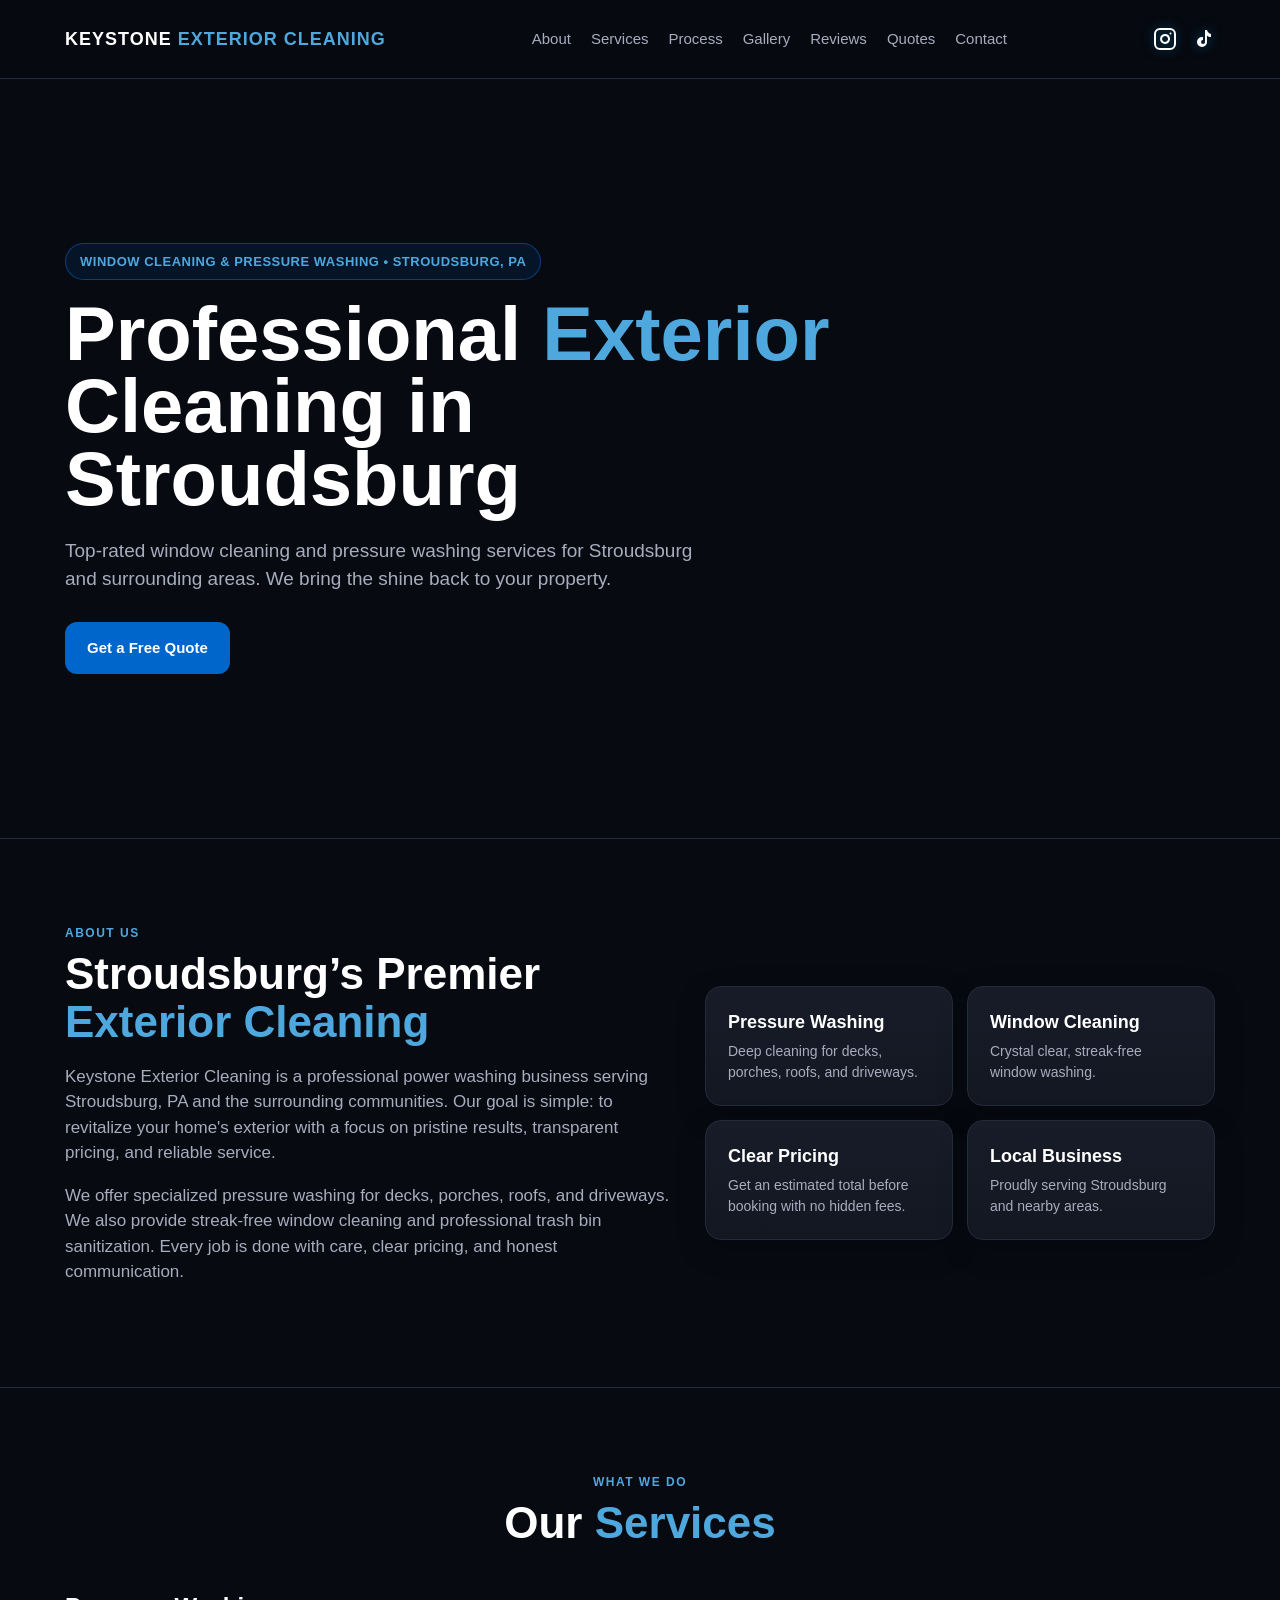
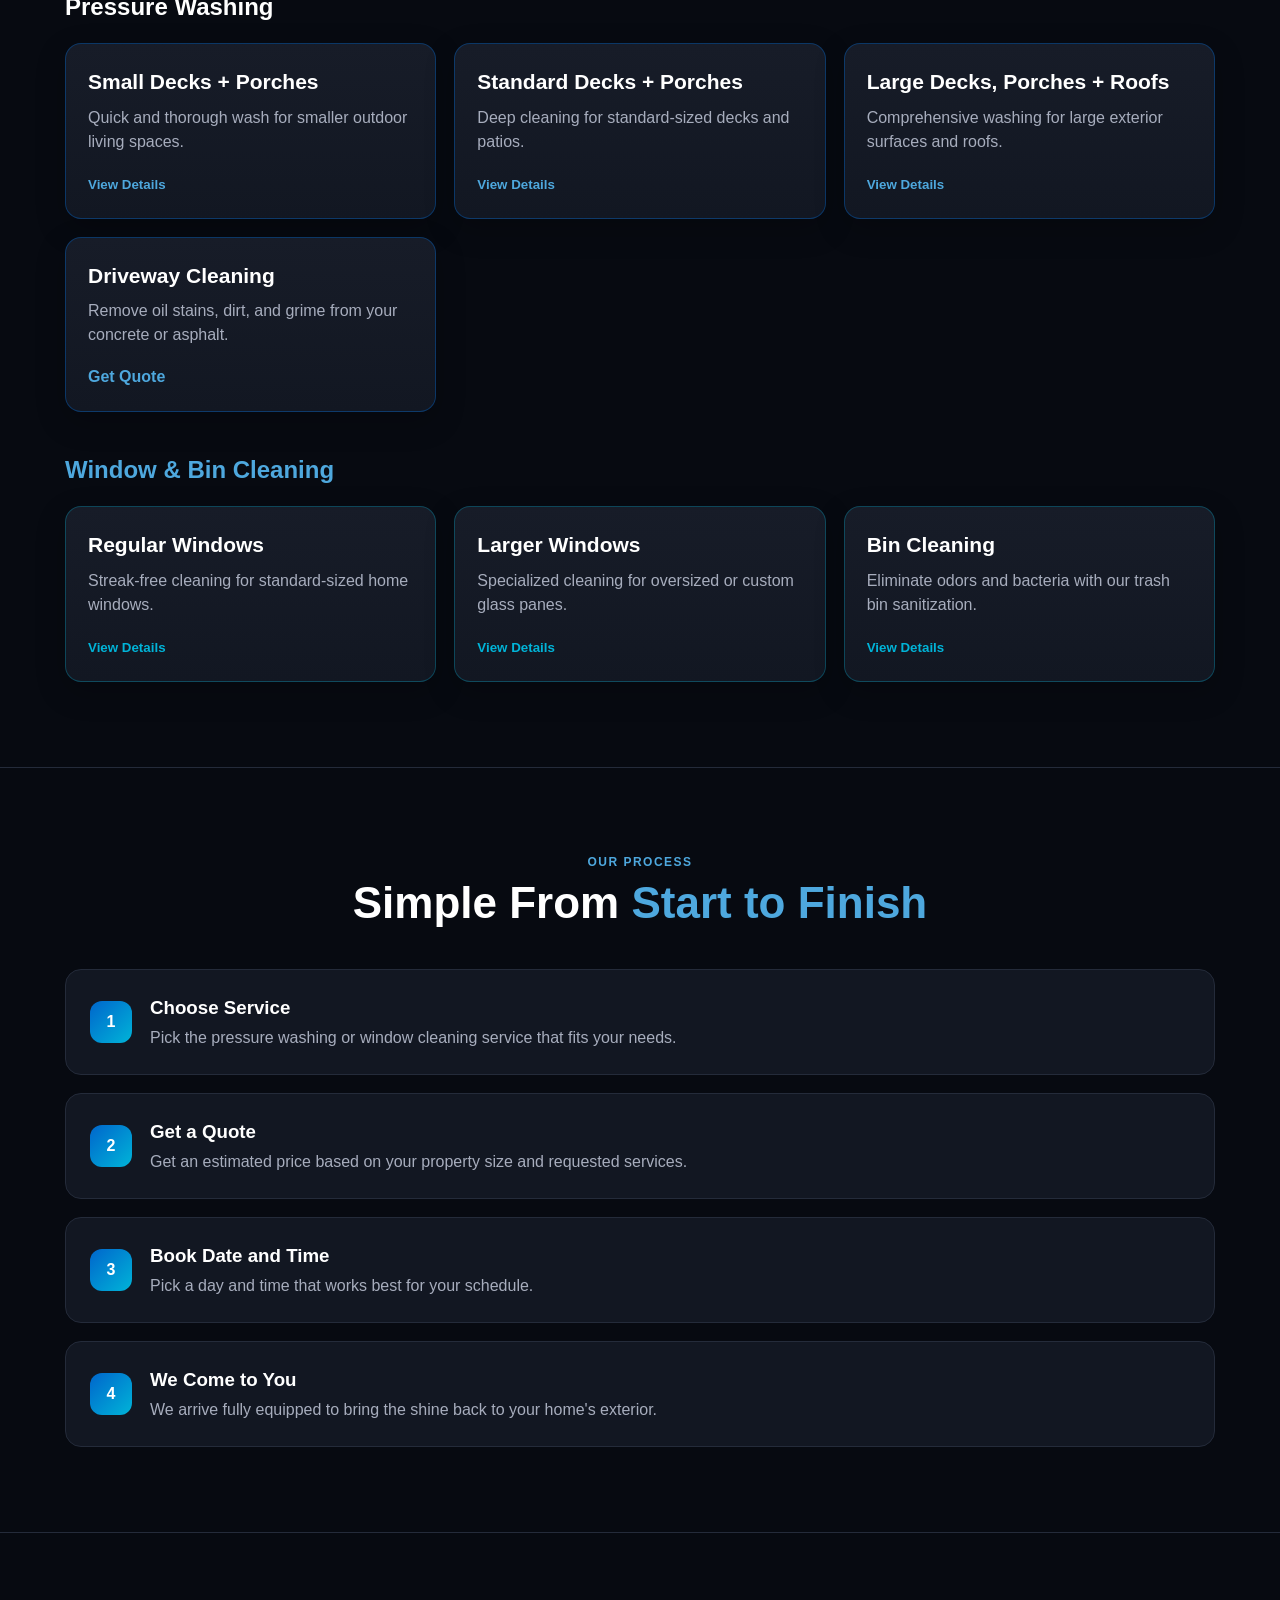
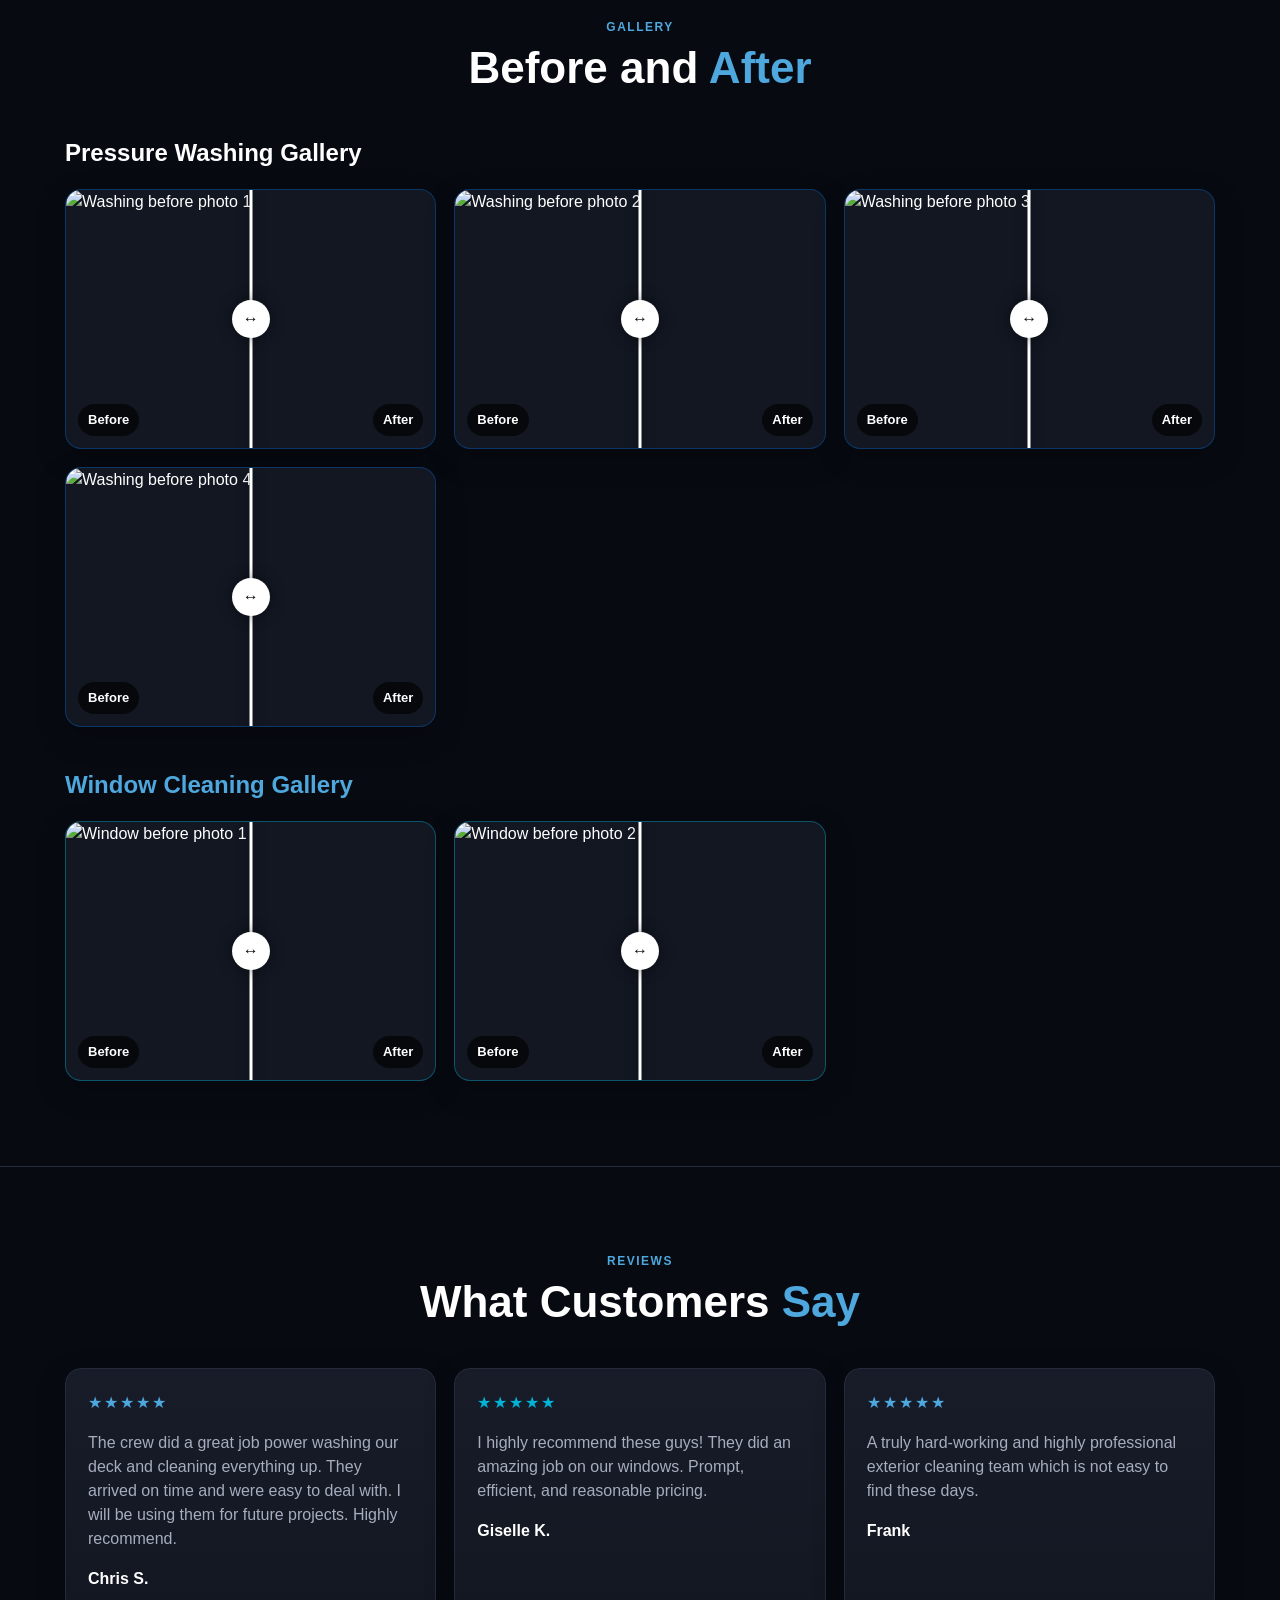
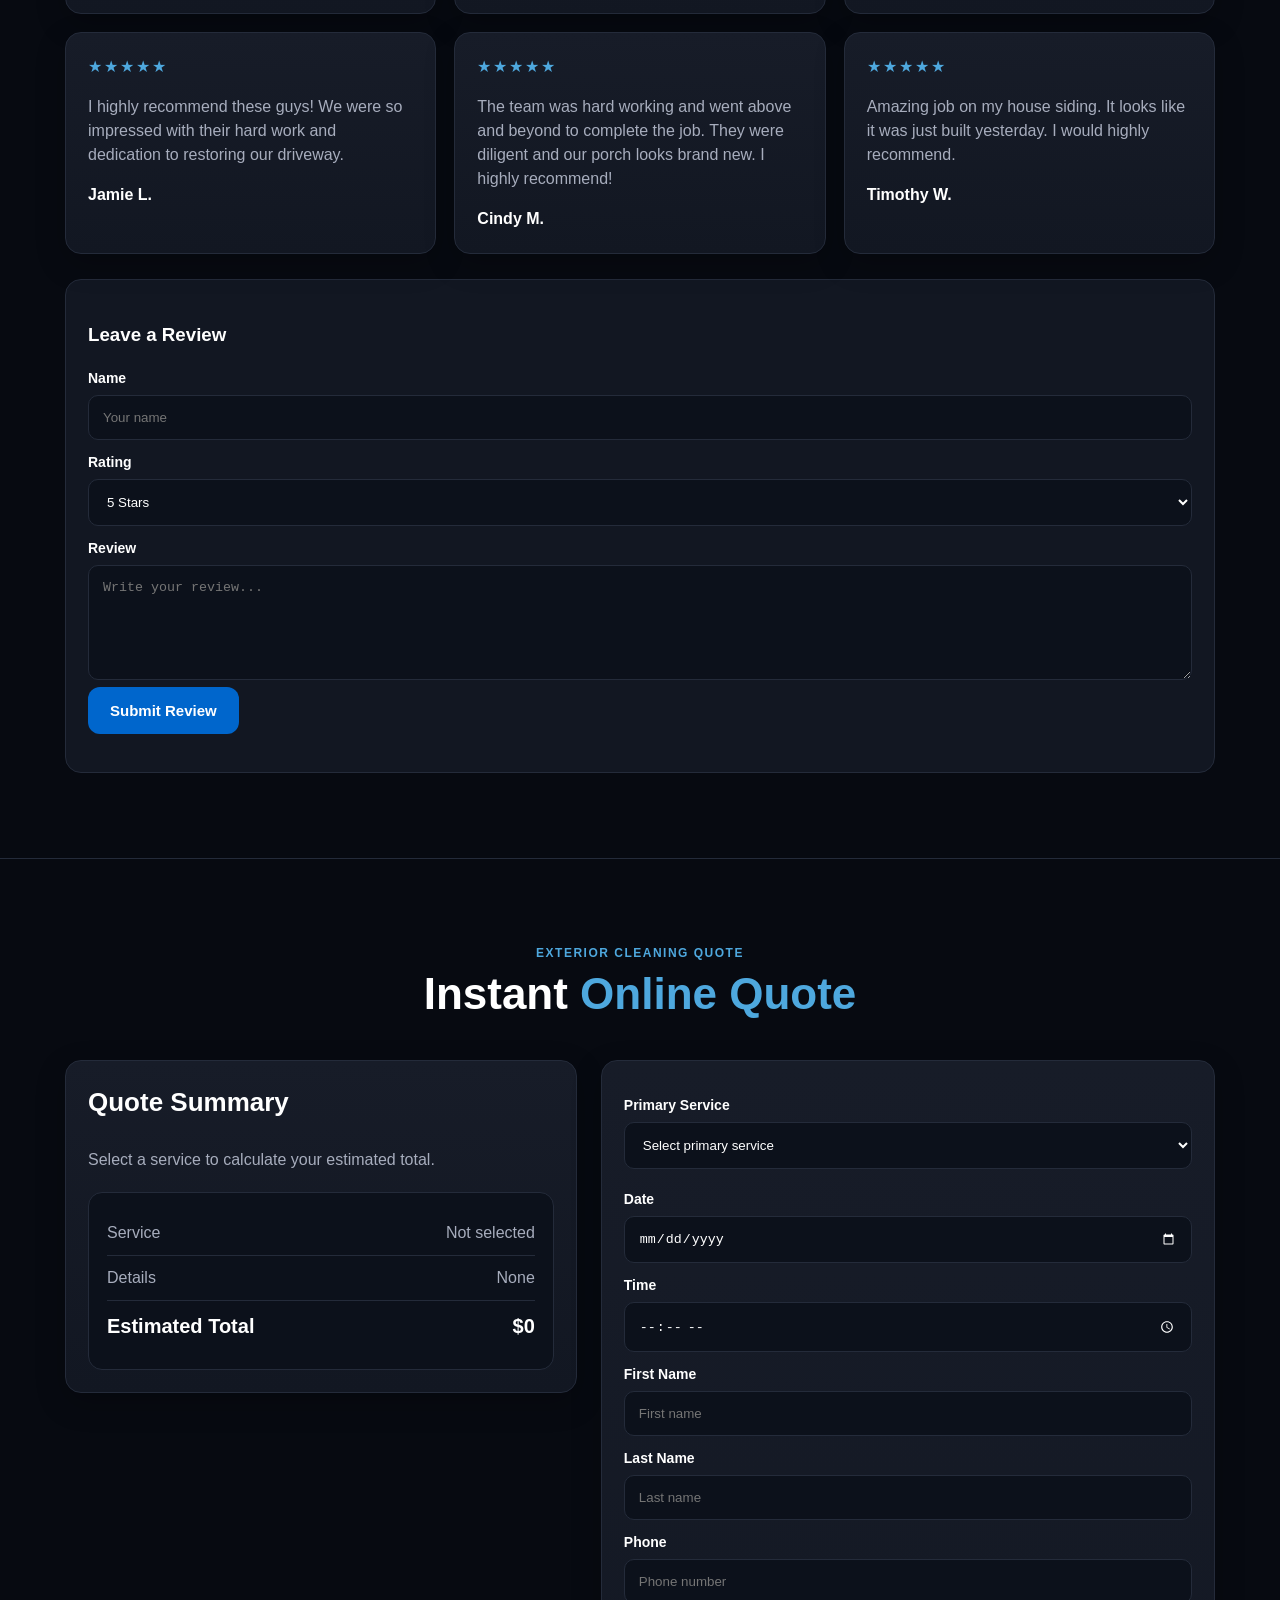
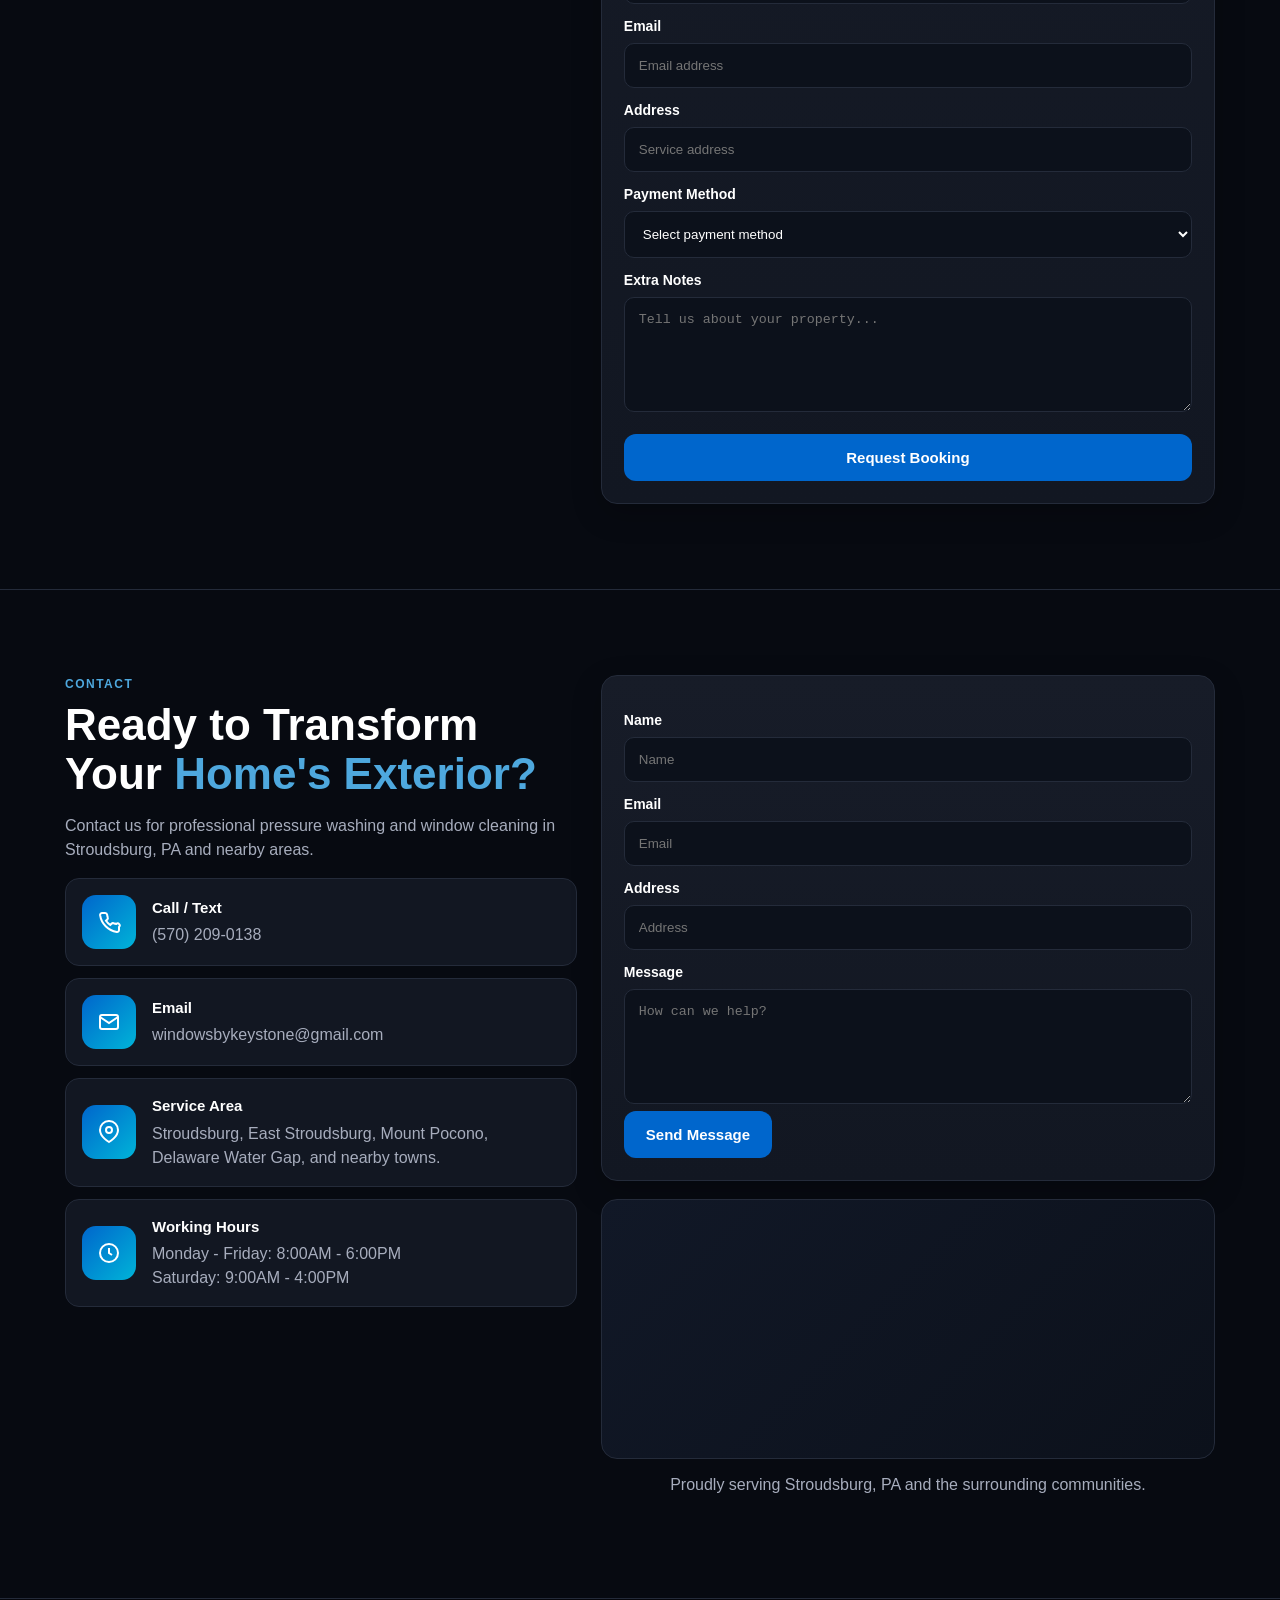
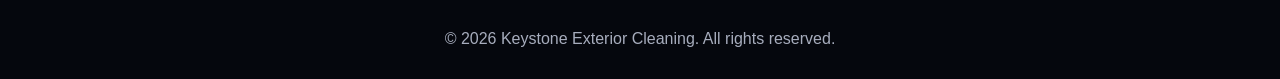
==== commit 7f20088b: "Update index.html" ====
--- a/index.html
+++ b/index.html
@@ -338,7 +338,7 @@
       </div>
     </section>
 
-    <section id="quote">
+<section id="quote">
       <div class="container">
         <div class="section-title">
           <div class="eyebrow">Exterior Cleaning Quote</div>
@@ -348,111 +348,116 @@
         <div class="quote-box">
           <div class="quote-card">
             <h3>Quote Summary</h3>
-            <p>Pick your property type, primary service, add-ons, date, and payment option.</p>
+            <p>Select a service to calculate your estimated total.</p>
 
             <div class="summary">
-              <div class="summary-row">
-                <span>Property</span>
-                <span id="sumVehicle">Not selected</span>
-              </div>
-
               <div class="summary-row">
                 <span>Service</span>
                 <span id="sumPackage">Not selected</span>
               </div>
 
               <div class="summary-row">
-                <span>Add-ons</span>
-                <span id="sumAddons">$0</span>
+                <span>Details</span>
+                <span id="sumAddons">None</span>
               </div>
 
               <div class="summary-row">
-                <span>Total</span>
+                <span>Estimated Total</span>
                 <span id="sumTotal">$0</span>
               </div>
             </div>
           </div>
 
           <div class="quote-card">
-            <form action="https://formspree.io/f/mlgzbdlp" method="POST" oninput="updateQuote()" onsubmit="updateQuote()">
-              <label>Property Type</label>
-              <select id="vehicle" name="Property Type" required>
-                <option value="">Select property type</option>
-                <option value="Single Story Home">Single Story Home</option>
-                <option value="Two Story Home">Two Story Home</option>
-                <option value="Townhouse / Condo">Townhouse / Condo</option>
-                <option value="Commercial Property">Commercial Property</option>
-              </select>
-
+            <form action="https://formspree.io/f/mlgzbdlp" method="POST">
+              
               <label>Primary Service</label>
-              <select id="package" name="Service Package" required>
+              <select id="package" name="Service Package" required onchange="toggleServiceFields()">
                 <option value="">Select primary service</option>
                 <option value="Window Cleaning">Window Cleaning</option>
                 <option value="Pressure Washing">Pressure Washing</option>
                 <option value="Bin Cleaning">Bin Cleaning</option>
-                <option value="Full Exterior Package">Full Exterior Package</option>
               </select>
 
-              <label>Service Add-Ons</label>
-
-              <div class="addon">
-                <input type="checkbox" name="Add Ons" value="Small Deck / Porch" data-price="35">
-                <span>Small Deck / Porch - $30-$40<br><small>Estimated median price.</small></span>
-              </div>
-
-              <div class="addon">
-                <input type="checkbox" name="Add Ons" value="Standard Deck / Porch" data-price="105">
-                <span>Standard Deck / Porch - $90-$120<br><small>Estimated median price.</small></span>
-              </div>
-
-              <div class="addon">
-                <input type="checkbox" name="Add Ons" value="Large Deck / Roof" data-price="65">
-                <span>Large Deck, Porch, or Roof - $60-$70<br><small>Estimated median price.</small></span>
-              </div>
-              
-              <div class="addon">
-                <input type="checkbox" name="Add Ons" value="Bin Cleaning" data-price="20">
-                <span>Bin Cleaning - $20<br><small>Per bin sanitized.</small></span>
-              </div>
-
-              <label>Date</label>
-              <input type="date" id="date" name="Preferred Date" required>
-
-              <label>Time</label>
-              <input type="time" id="time" name="Preferred Time" required>
-
-              <label>First Name</label>
-              <input type="text" id="firstName" name="First Name" placeholder="First name" required>
-
-              <label>Last Name</label>
-              <input type="text" id="lastName" name="Last Name" placeholder="Last name" required>
-
-              <label>Phone</label>
-              <input type="tel" id="phone" name="Phone" placeholder="Phone number" required>
-
-              <label>Email</label>
-              <input type="email" id="email" name="email" placeholder="Email address" required>
-
-              <label>Address</label>
-              <input type="text" id="address" name="Service Address" placeholder="Service address" required>
-
-              <label>Payment Method</label>
-              <select id="payment" name="Payment Method" required>
-                <option value="">Select payment method</option>
-                <option>PayPal</option>
-                <option>Venmo</option>
-                <option>Cash App</option>
-                <option>Credit or Debit Card</option>
-                <option>Cash</option>
-              </select>
-
-              <label>Extra Notes</label>
-              <textarea id="notes" name="Extra Notes" placeholder="Tell us about your property..."></textarea>
+              <!-- Dynamic Field: Window Cleaning -->
+              <div id="window-fields" style="display: none; margin-top: 20px;">
+                <label>Regular Windows ($6 per side)</label>
+                <input type="number" id="regularWindows" name="Regular Windows Count" min="0" value="0" oninput="updateQuote()">
+
+                <label>Larger Windows ($8 per side)</label>
+                <input type="number" id="largeWindows" name="Large Windows Count" min="0" value="0" oninput="updateQuote()">
+              </div>
+
+              <!-- Dynamic Field: Bin Cleaning -->
+              <div id="bin-fields" style="display: none; margin-top: 20px;">
+                <label>Number of Bins ($20 per bin)</label>
+                <input type="number" id="binCount" name="Bin Count" min="0" value="0" oninput="updateQuote()">
+              </div>
+
+              <!-- Dynamic Field: Pressure Washing -->
+              <div id="pressure-fields" style="display: none; margin-top: 20px;">
+                <label>Select Areas to Pressure Wash</label>
+                
+                <div class="addon">
+                  <input type="checkbox" name="Pressure Washing Areas" value="Small Deck / Porch" data-price="35" onchange="updateQuote()">
+                  <span>Small Deck / Porch - $30-$40<br><small>Estimated median price.</small></span>
+                </div>
+
+                <div class="addon">
+                  <input type="checkbox" name="Pressure Washing Areas" value="Standard Deck / Porch" data-price="105" onchange="updateQuote()">
+                  <span>Standard Deck / Porch - $90-$120<br><small>Estimated median price.</small></span>
+                </div>
+
+                <div class="addon">
+                  <input type="checkbox" name="Pressure Washing Areas" value="Large Deck / Roof" data-price="65" onchange="updateQuote()">
+                  <span>Large Deck, Porch, or Roof - $60-$70<br><small>Estimated median price.</small></span>
+                </div>
+                
+                <div class="addon">
+                  <input type="checkbox" name="Pressure Washing Areas" value="Bin Cleaning" data-price="20" onchange="updateQuote()">
+                  <span>Bin Cleaning - $20<br><small>Per bin sanitized.</small></span>
+                </div>
+              </div>
+
+              <div style="margin-top: 20px;">
+                <label>Date</label>
+                <input type="date" id="date" name="Preferred Date" required>
+
+                <label>Time</label>
+                <input type="time" id="time" name="Preferred Time" required>
+
+                <label>First Name</label>
+                <input type="text" id="firstName" name="First Name" placeholder="First name" required>
+
+                <label>Last Name</label>
+                <input type="text" id="lastName" name="Last Name" placeholder="Last name" required>
+
+                <label>Phone</label>
+                <input type="tel" id="phone" name="Phone" placeholder="Phone number" required>
+
+                <label>Email</label>
+                <input type="email" id="email" name="email" placeholder="Email address" required>
+
+                <label>Address</label>
+                <input type="text" id="address" name="Service Address" placeholder="Service address" required>
+
+                <label>Payment Method</label>
+                <select id="payment" name="Payment Method" required>
+                  <option value="">Select payment method</option>
+                  <option>PayPal</option>
+                  <option>Venmo</option>
+                  <option>Cash App</option>
+                  <option>Credit or Debit Card</option>
+                  <option>Cash</option>
+                </select>
+
+                <label>Extra Notes</label>
+                <textarea id="notes" name="Extra Notes" placeholder="Tell us about your property..."></textarea>
+              </div>
 
               <input type="hidden" name="_subject" value="New Exterior Cleaning Booking Request">
               <input type="hidden" id="hiddenTotal" name="Estimated Total">
-              <input type="hidden" id="hiddenDuration" name="Estimated Duration">
-              <input type="hidden" id="hiddenAddonTotal" name="Add-On Total">
+              <input type="hidden" id="hiddenDetails" name="Service Details">
 
               <button class="btn btn-primary full-btn" type="submit">Request Booking</button>
             </form>
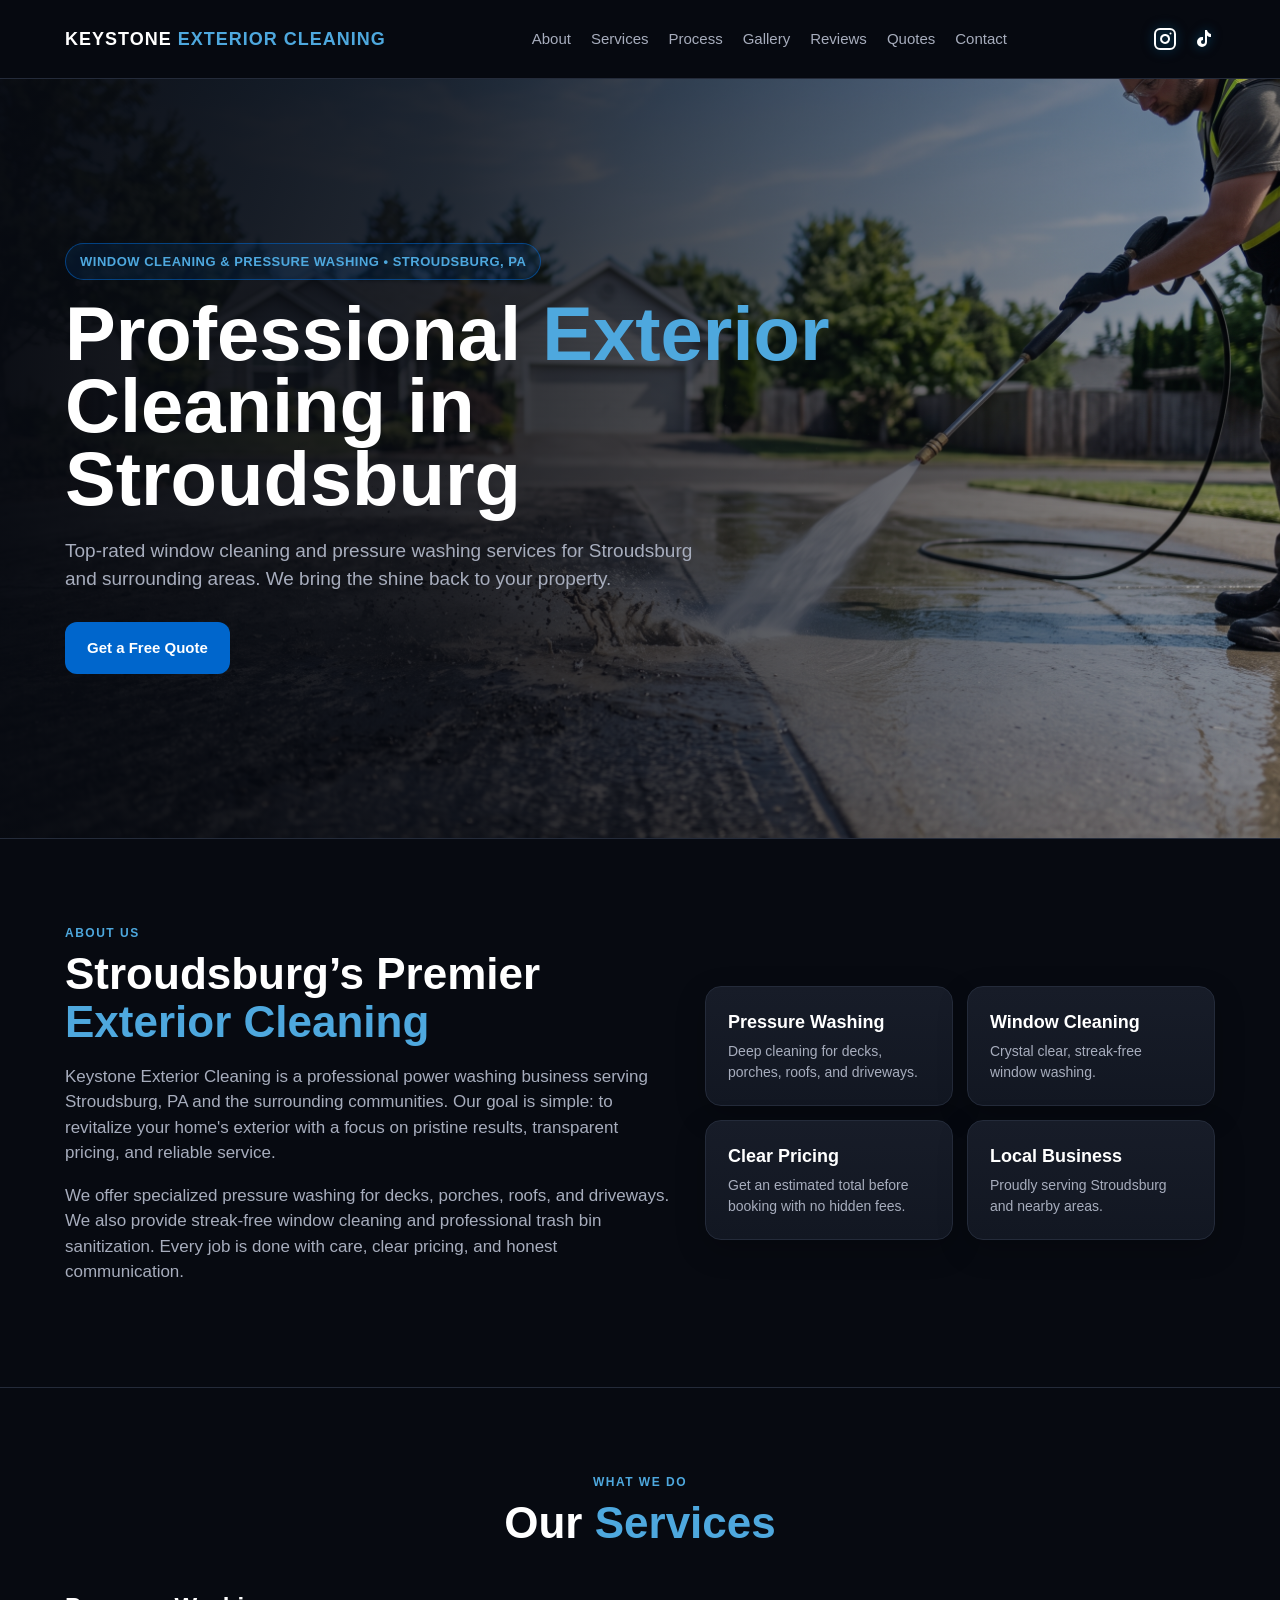
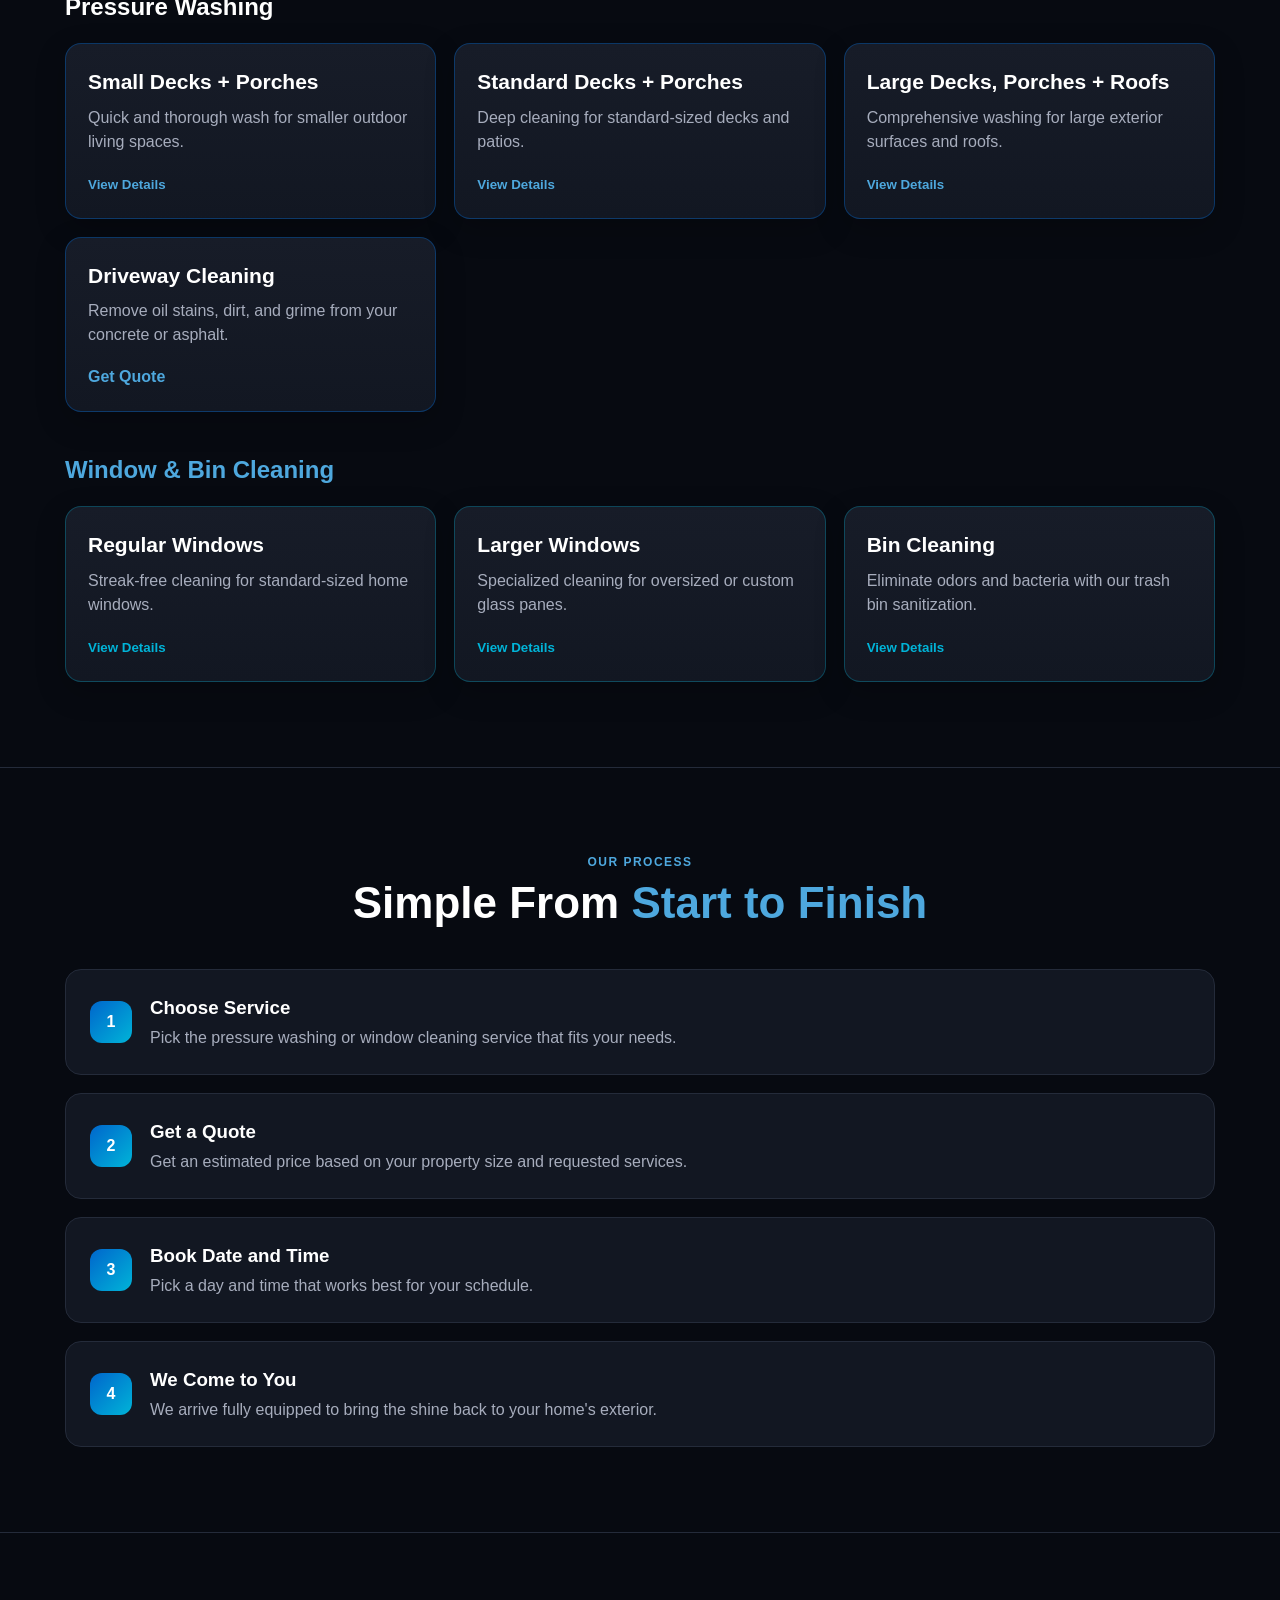
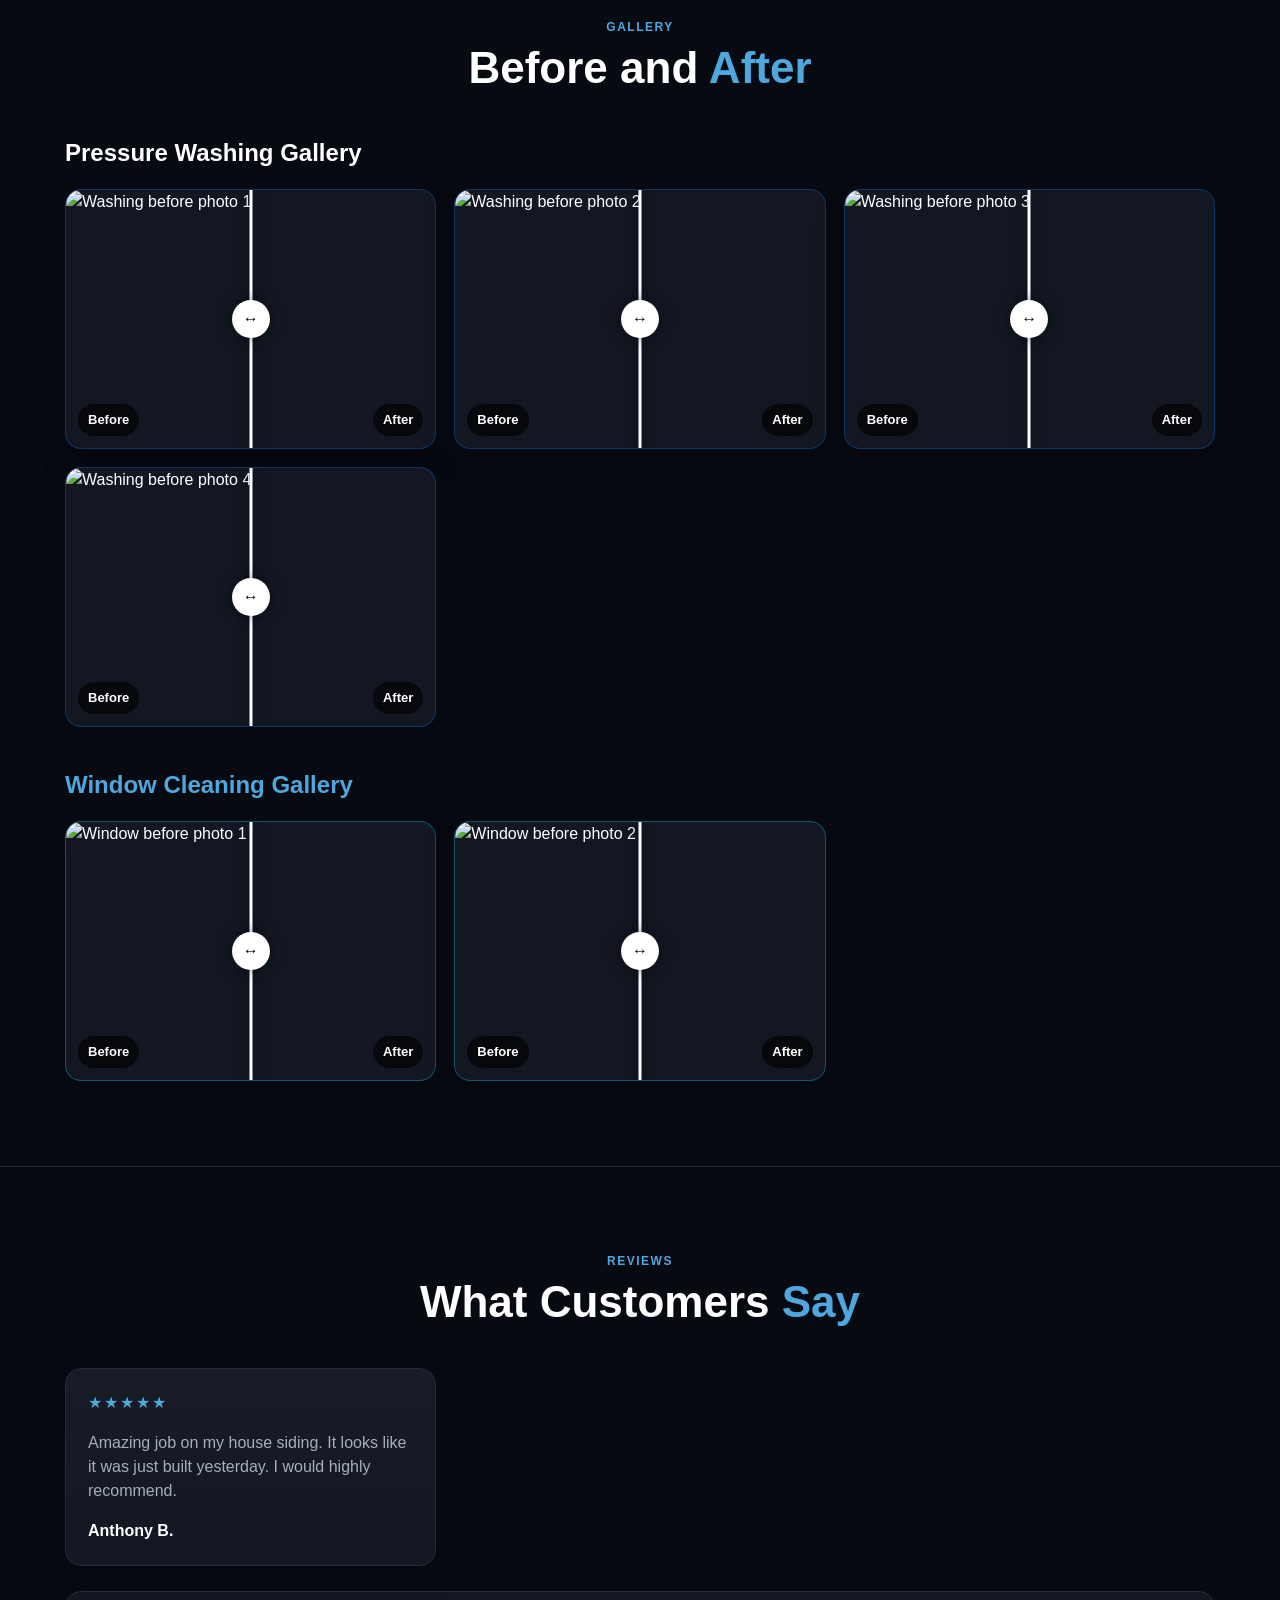
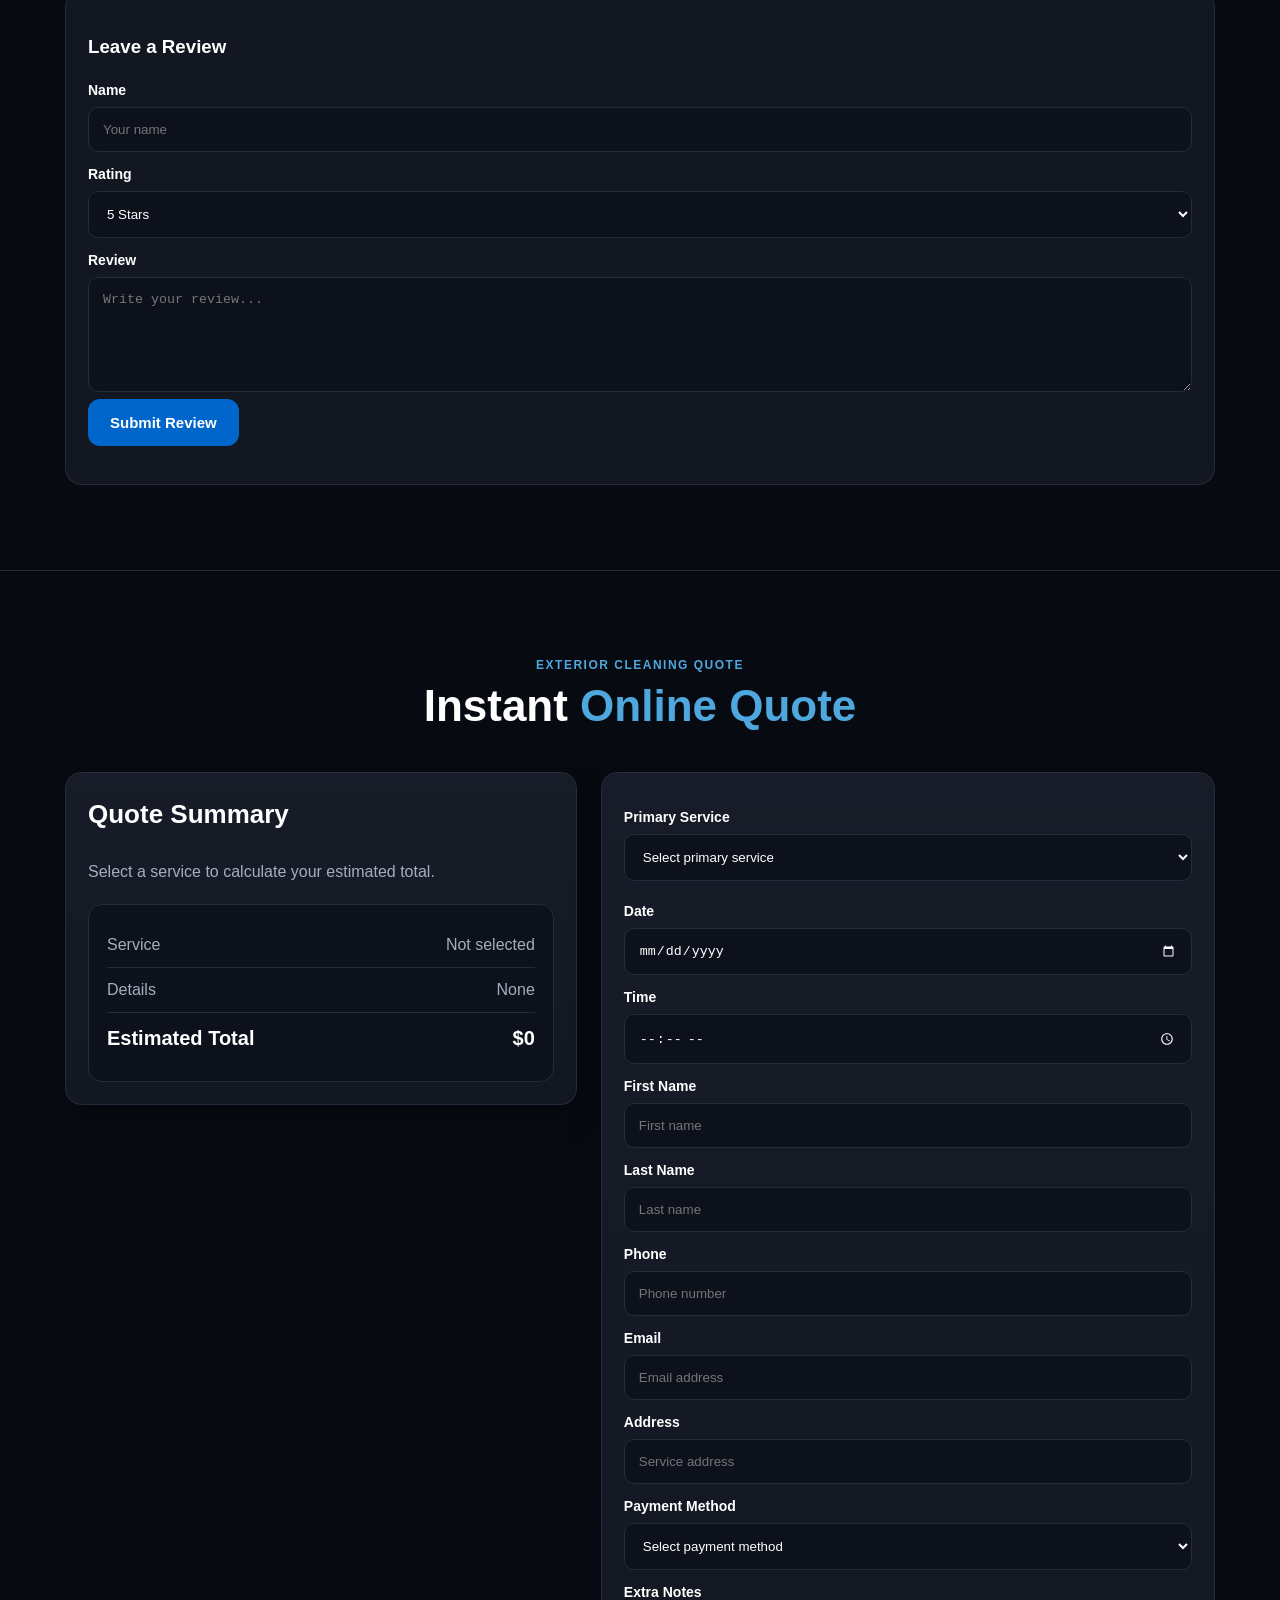
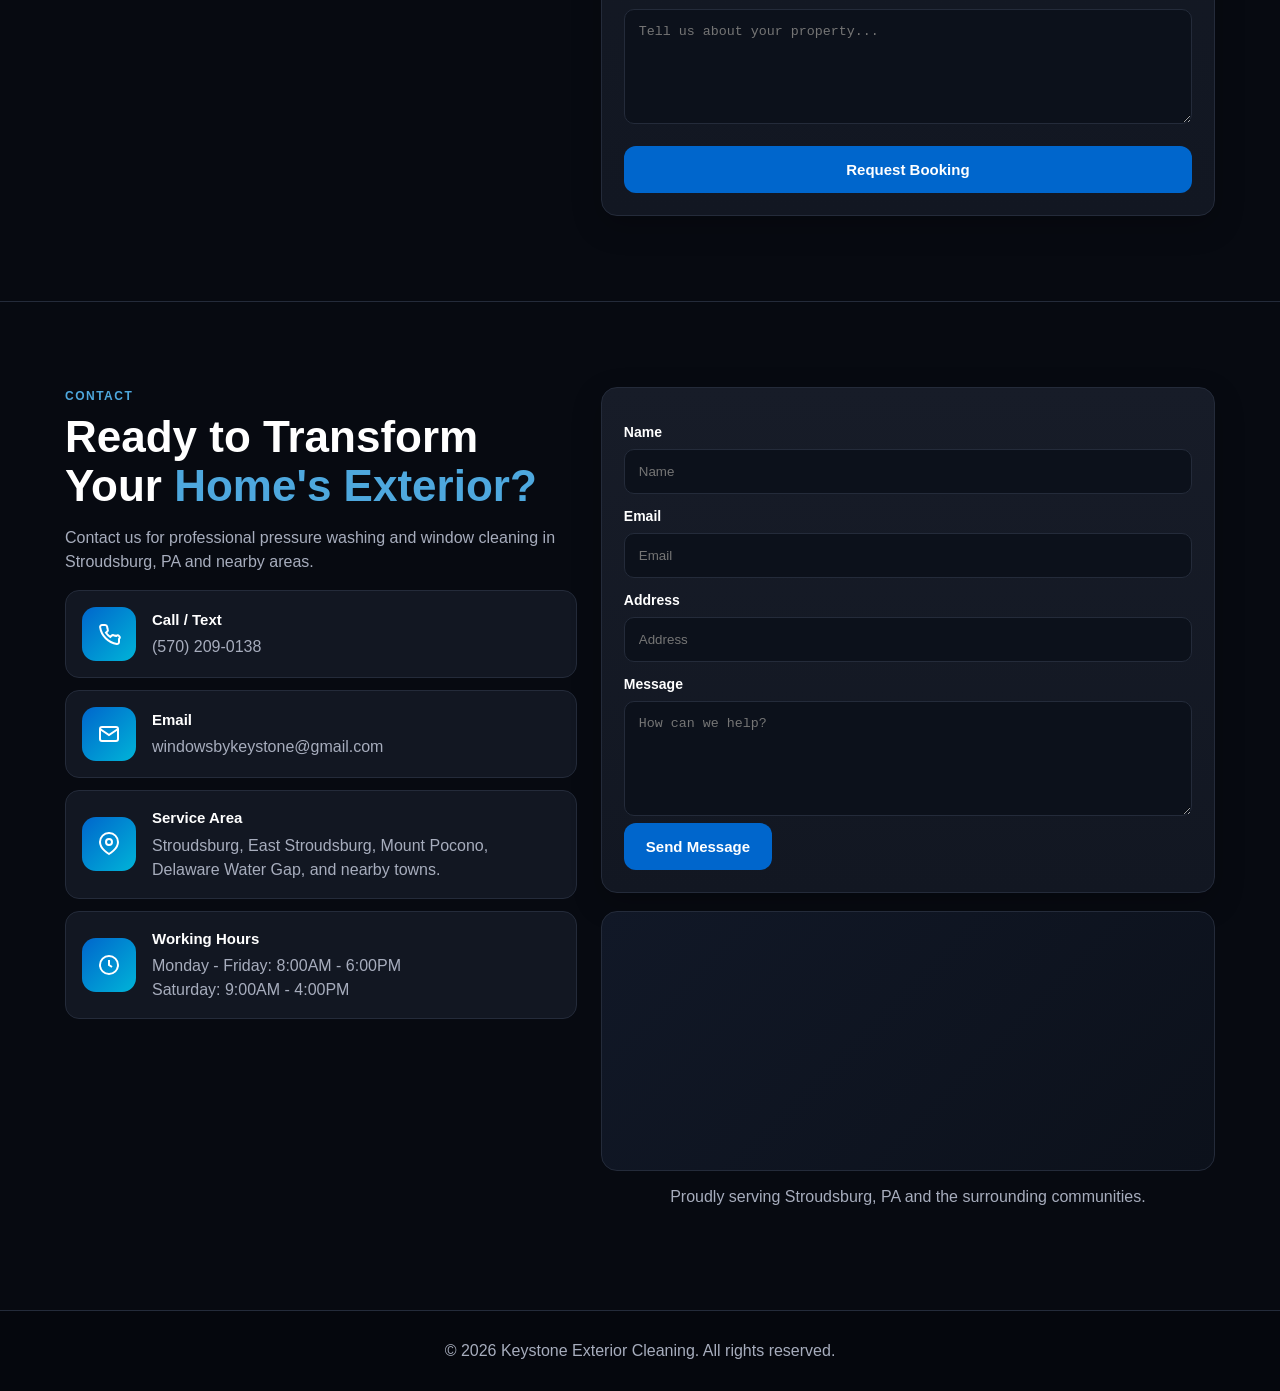
==== commit 462b80c1: "Update index.html" ====
--- a/index.html
+++ b/index.html
@@ -31,7 +31,7 @@
       </nav>
 
 <div class="socials">
-        <a href="https://www.instagram.com/" target="_blank" rel="noopener" aria-label="Instagram">
+        <a href="https://www.instagram.com/keystoneexterior" target="_blank" rel="noopener" aria-label="Instagram">
           <img src="assets/icons/instagram.svg" alt="Instagram logo" class="social-icon">
         </a>
 
@@ -277,38 +277,8 @@
         <div class="reviews-grid">
           <div class="review-card">
             <div class="stars">★★★★★</div>
-            <p>The crew did a great job power washing our deck and cleaning everything up. They arrived on time and were easy to deal with. I will be using them for future projects. Highly recommend.</p>
-            <strong>Chris S.</strong>
-          </div>
-
-          <div class="review-card">
-            <div class="stars blue-stars">★★★★★</div>
-            <p>I highly recommend these guys! They did an amazing job on our windows. Prompt, efficient, and reasonable pricing.</p>
-            <strong>Giselle K.</strong>
-          </div>
-
-          <div class="review-card">
-            <div class="stars">★★★★★</div>
-            <p>A truly hard-working and highly professional exterior cleaning team which is not easy to find these days.</p>
-            <strong>Frank</strong>
-          </div>
-
-          <div class="review-card">
-            <div class="stars">★★★★★</div>
-            <p>I highly recommend these guys! We were so impressed with their hard work and dedication to restoring our driveway.</p>
-            <strong>Jamie L.</strong>
-          </div>
-
-          <div class="review-card">
-            <div class="stars">★★★★★</div>
-            <p>The team was hard working and went above and beyond to complete the job. They were diligent and our porch looks brand new. I highly recommend!</p>
-            <strong>Cindy M.</strong>
-          </div>
-
-          <div class="review-card">
-            <div class="stars">★★★★★</div>
             <p>Amazing job on my house siding. It looks like it was just built yesterday. I would highly recommend.</p>
-            <strong>Timothy W.</strong>
+            <strong>Anthony B.</strong>
           </div>
         </div>
 
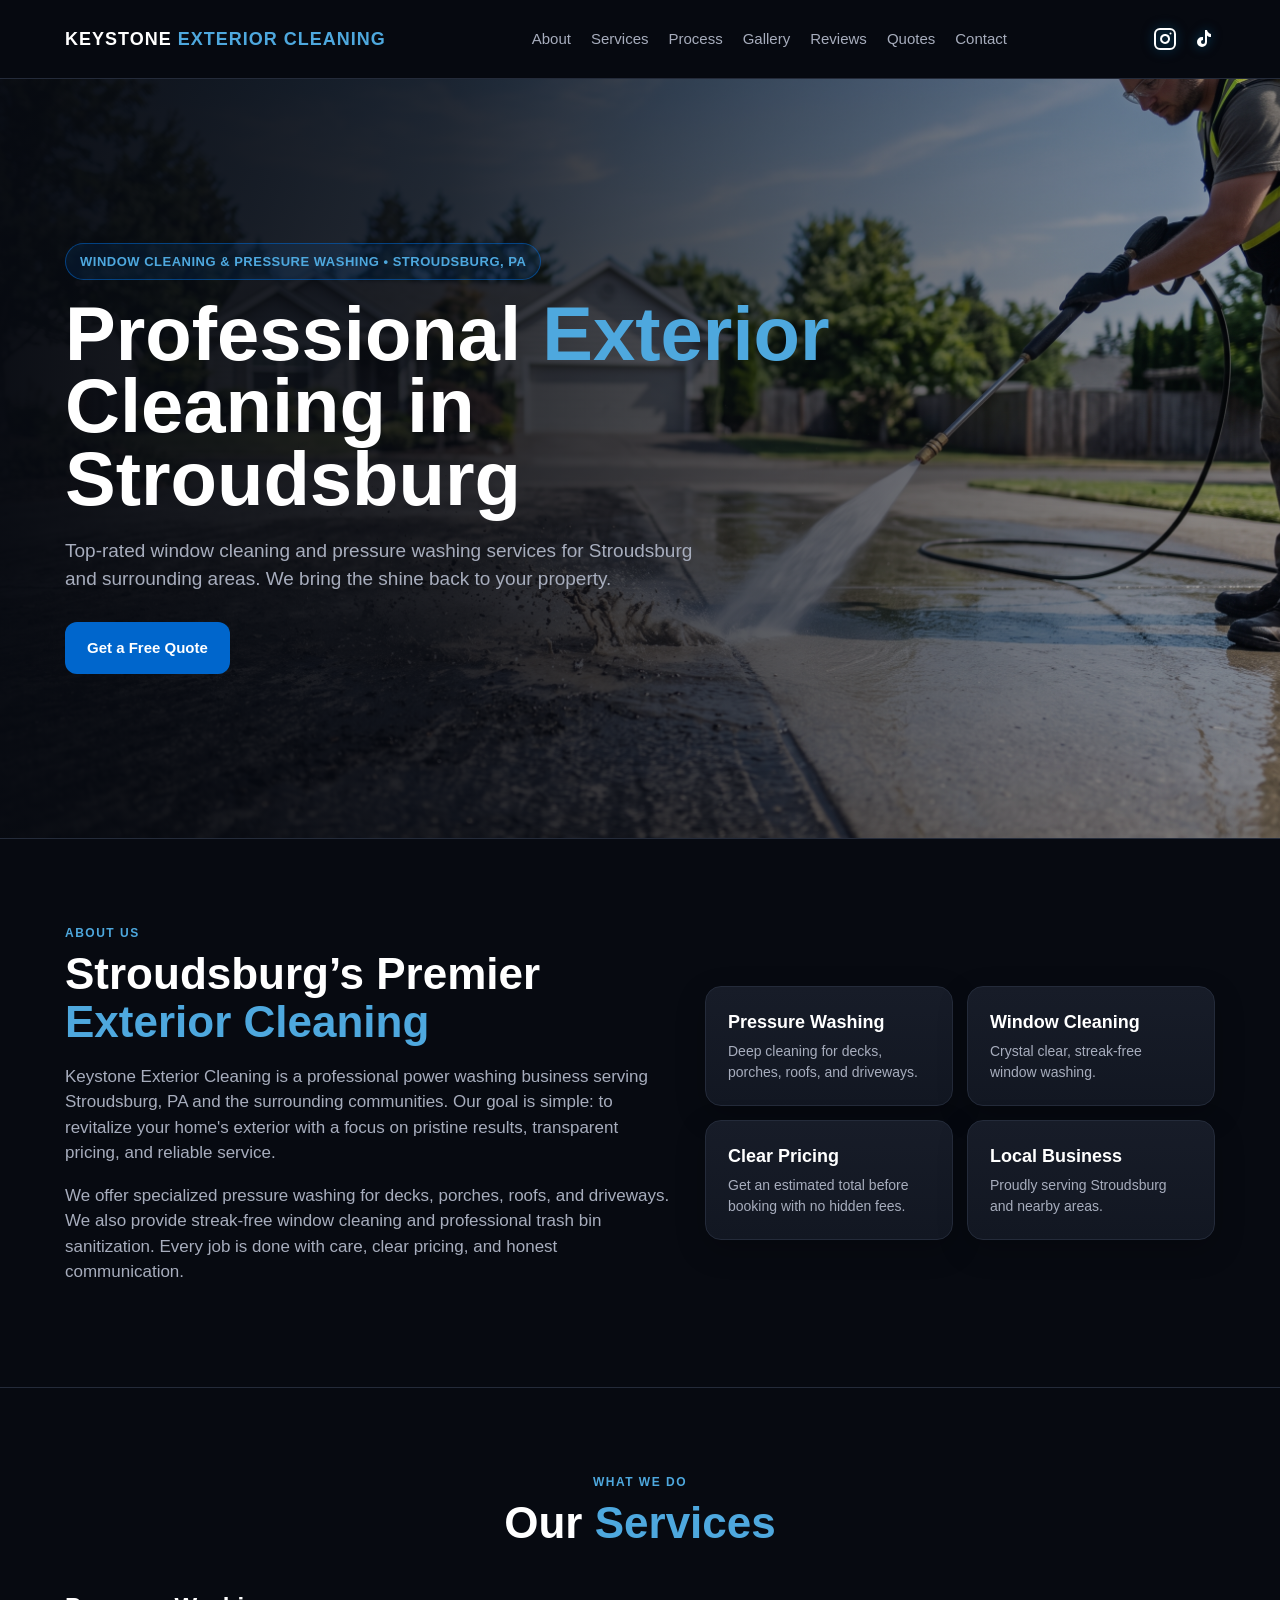
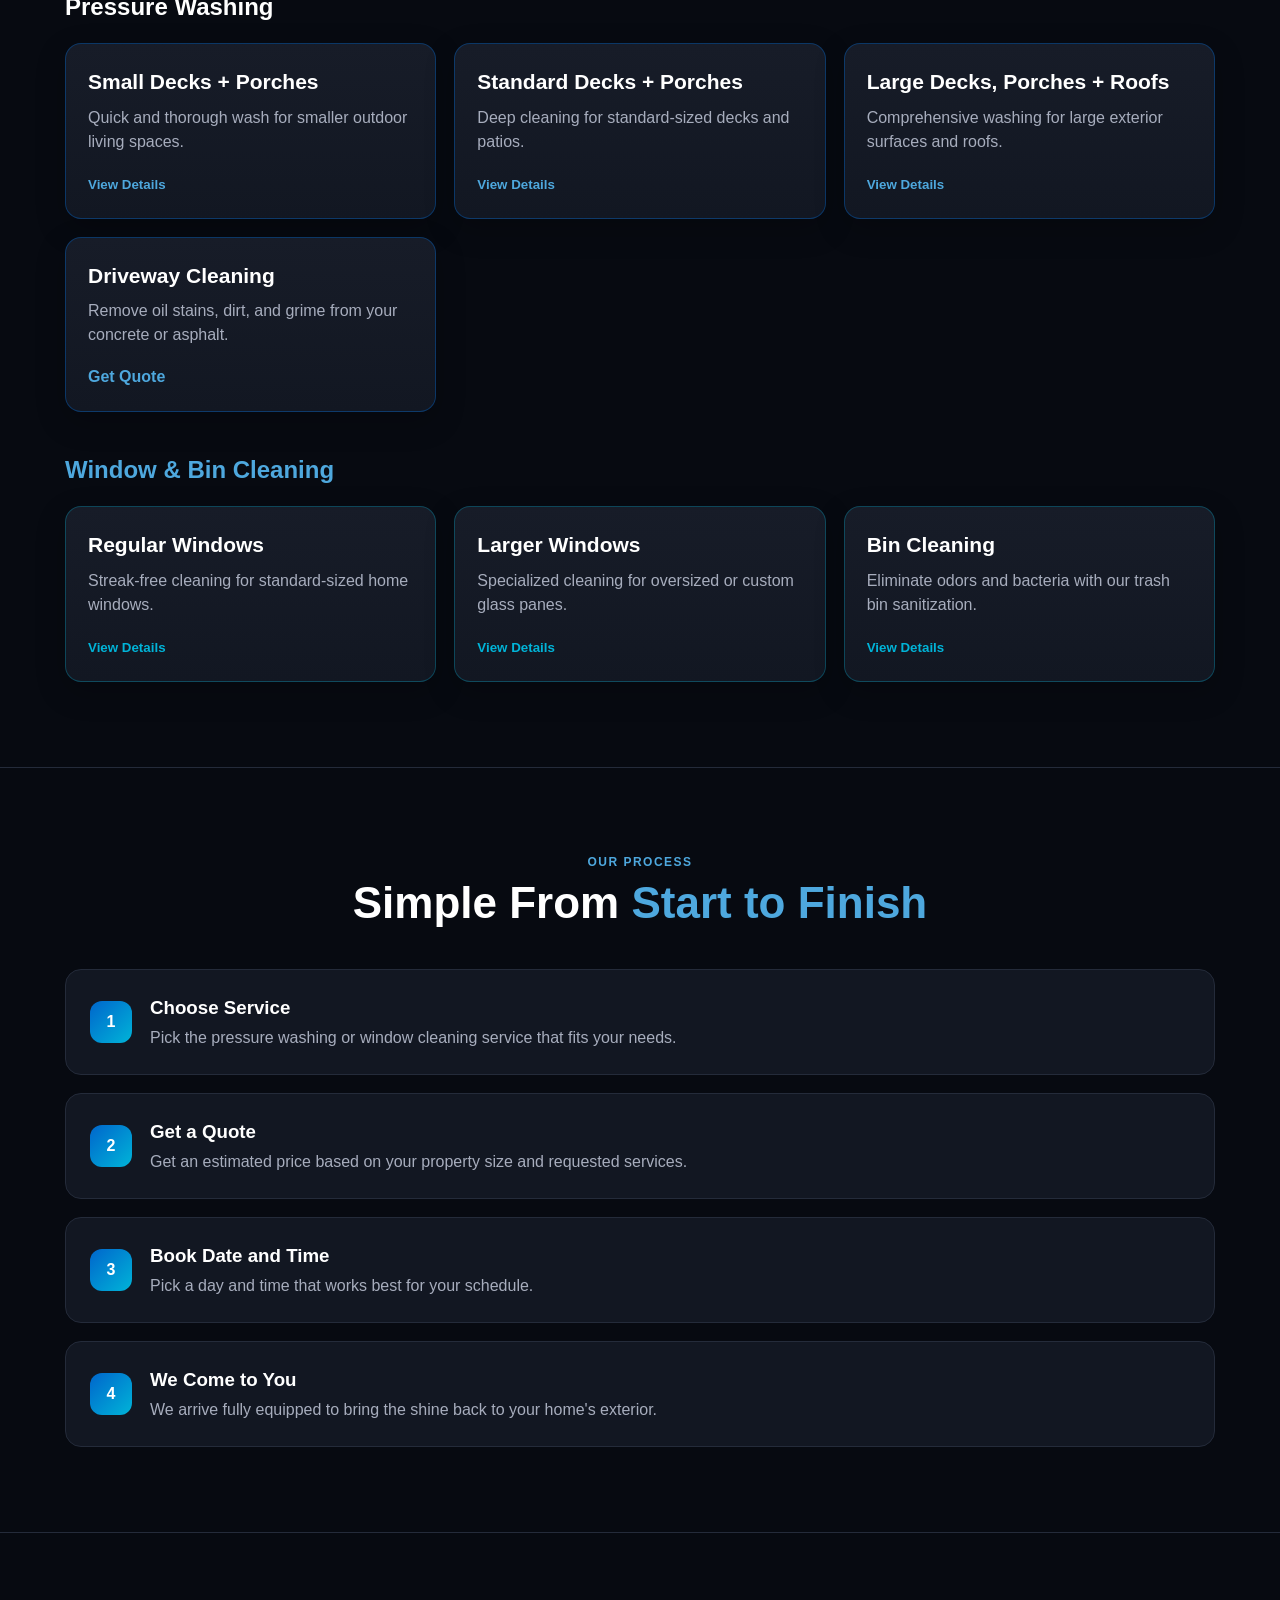
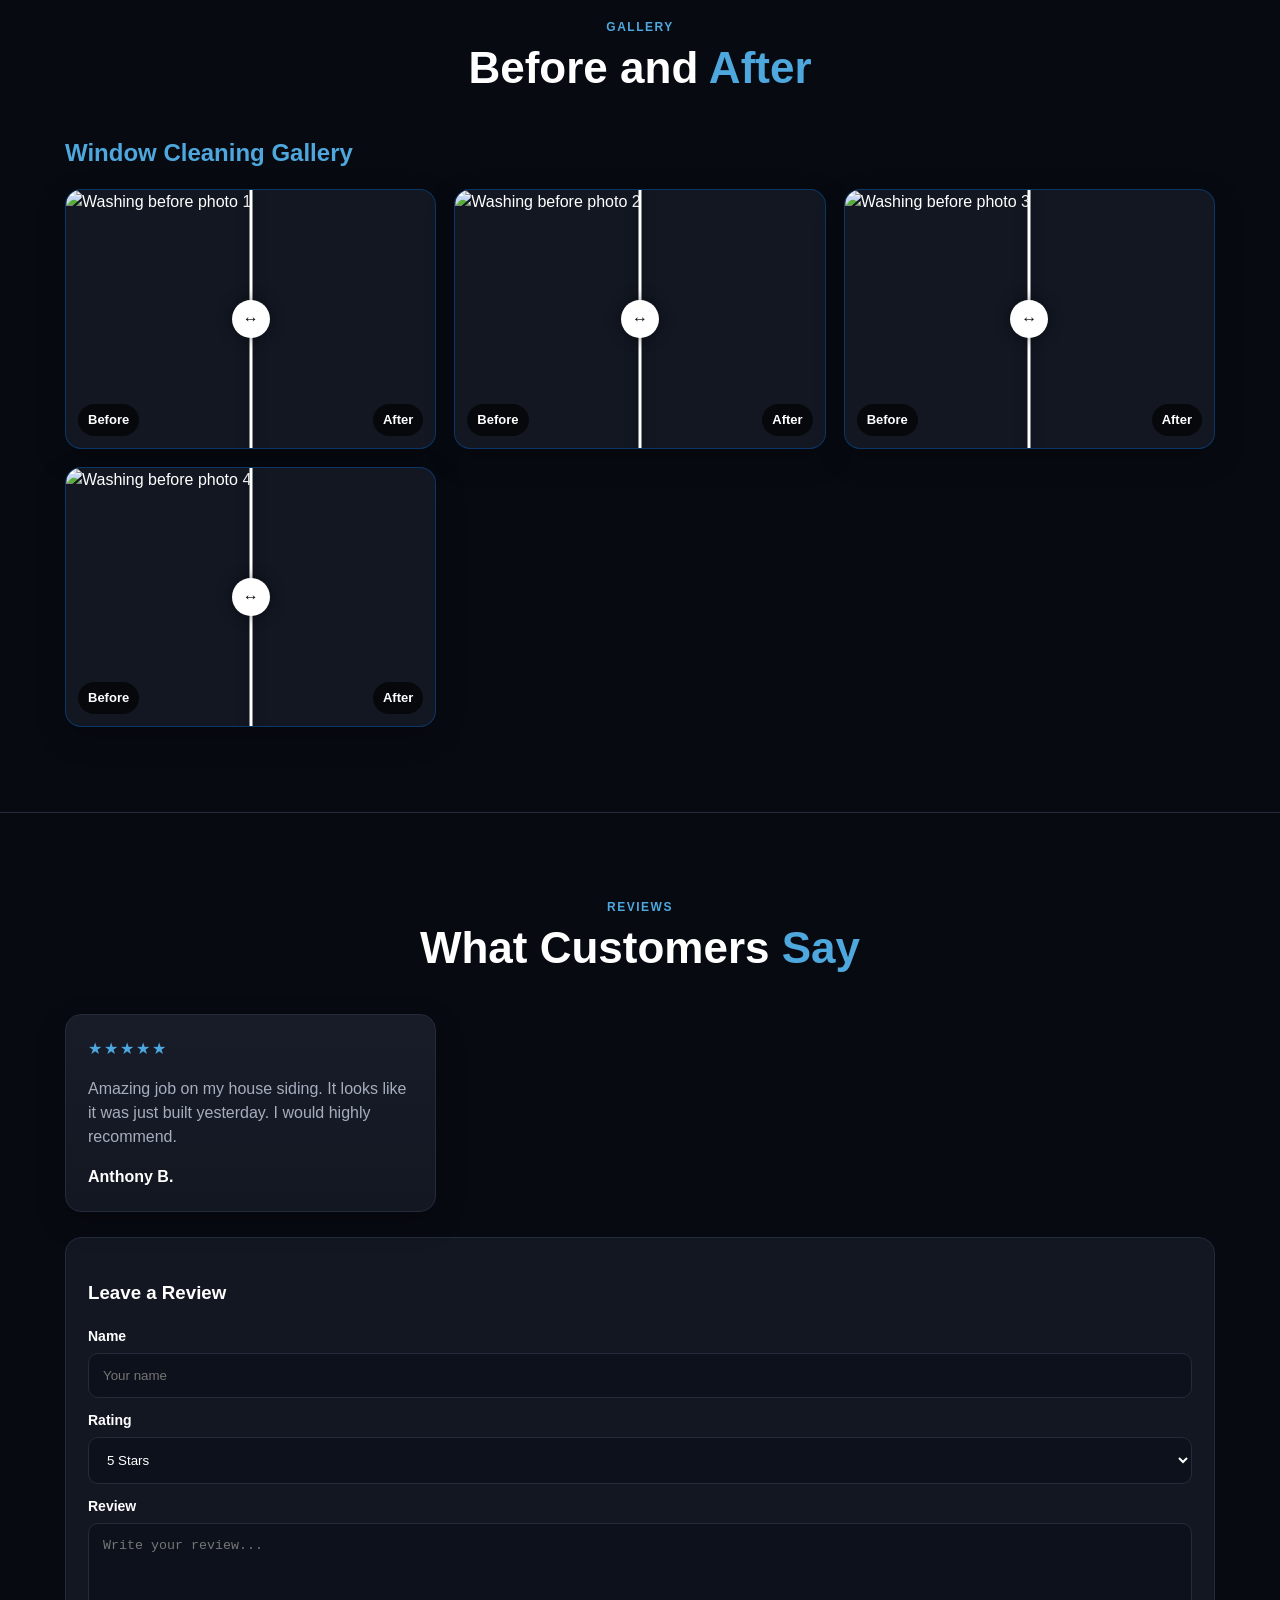
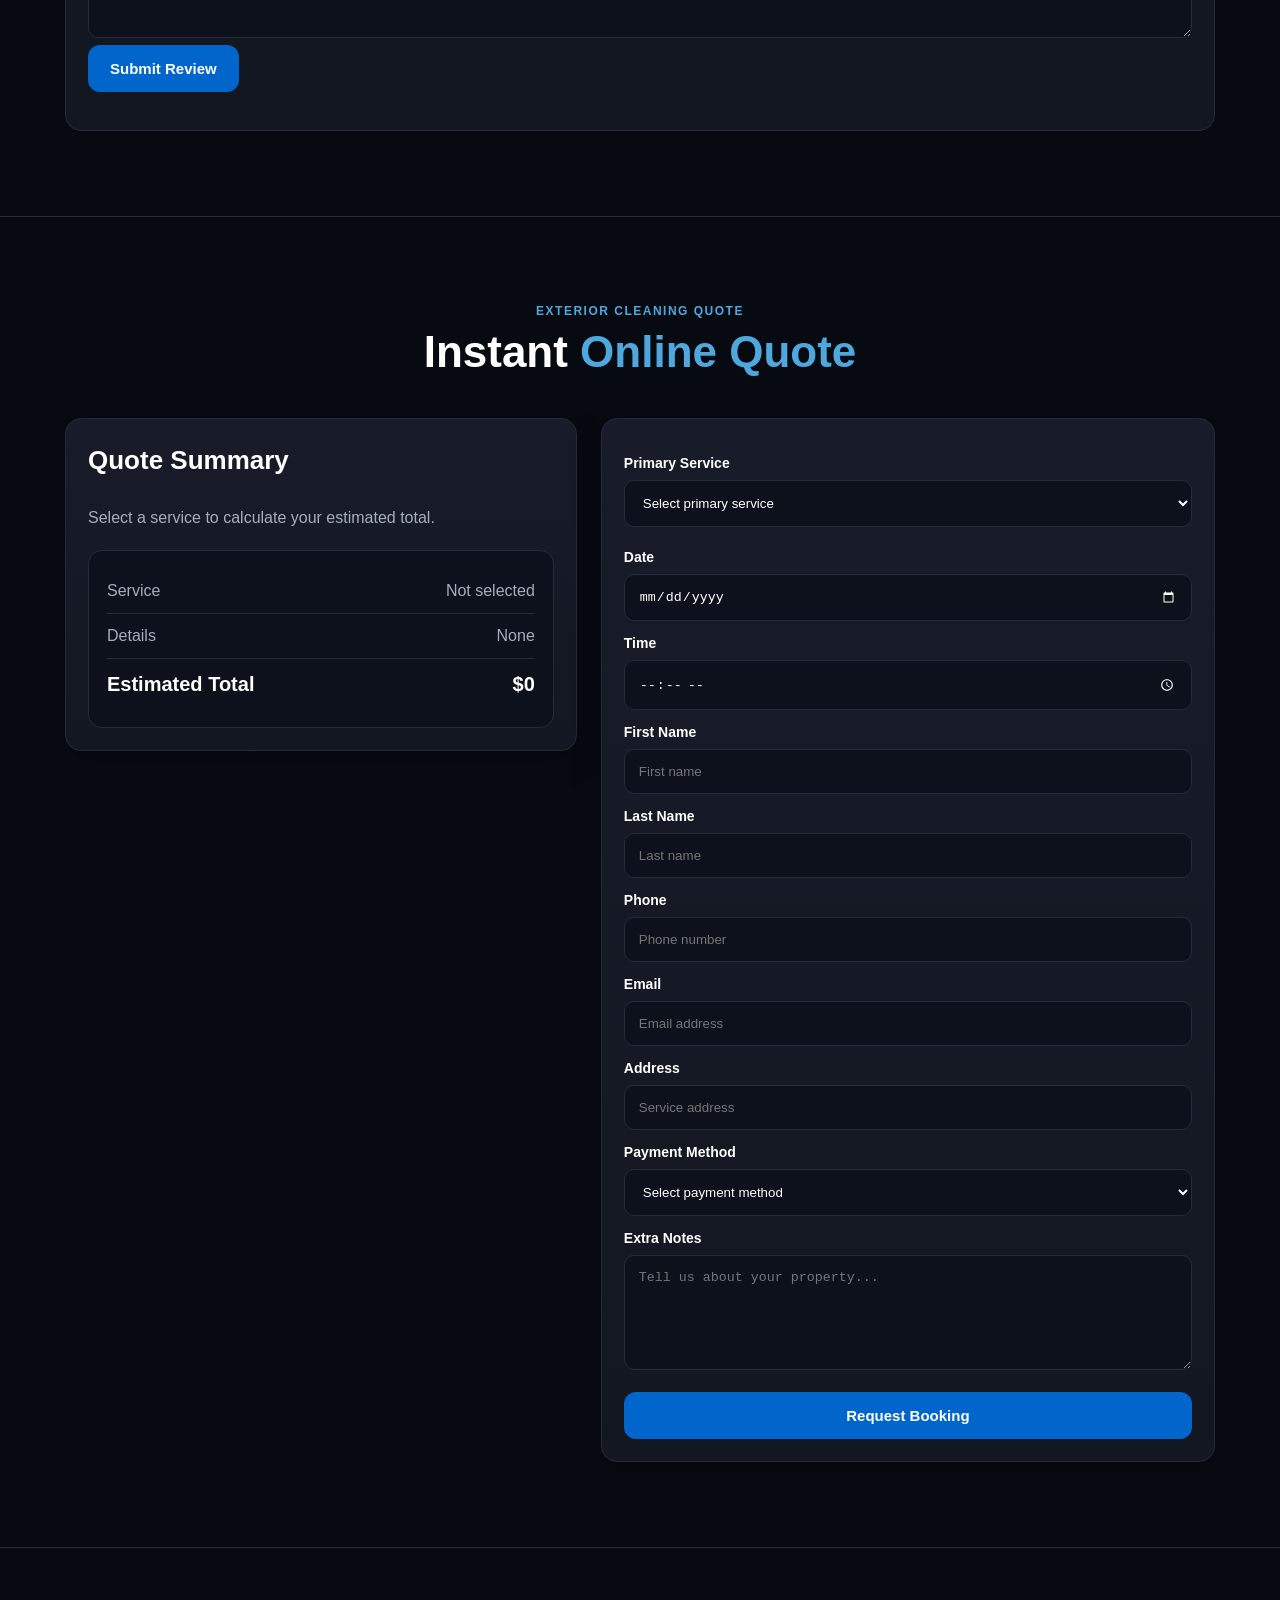
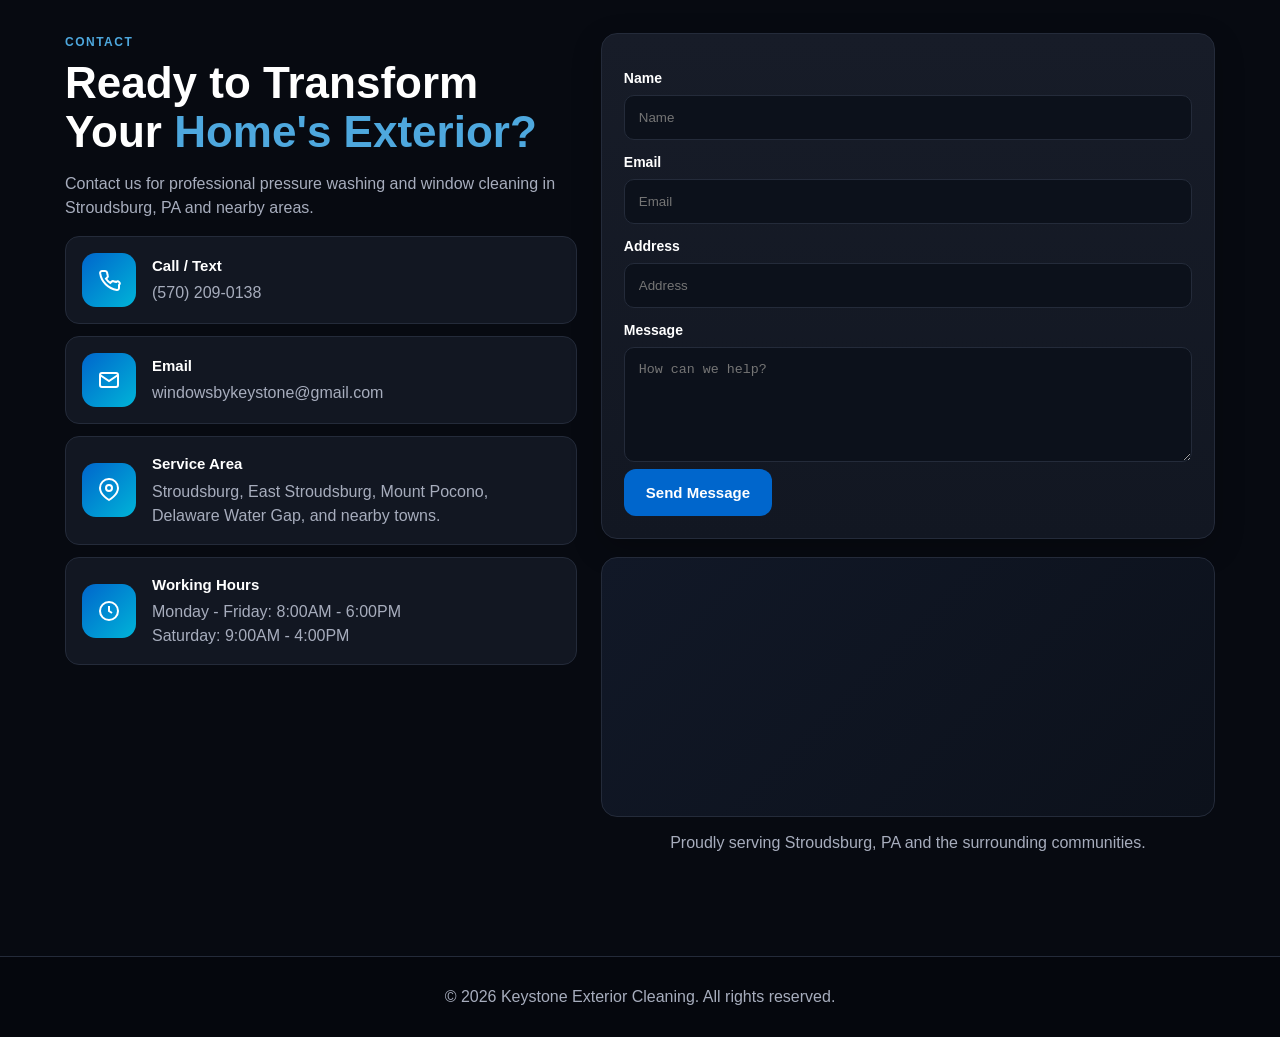
==== commit fa6739ba: "Update index.html" ====
--- a/index.html
+++ b/index.html
@@ -209,7 +209,7 @@
           <h2>Before and <span>After</span></h2>
         </div>
 
-        <h3 class="service-group-title">Pressure Washing Gallery</h3>
+        <h3 class="service-group-title blue-title gallery-second-title" style="margin-top: 40px;">Window Cleaning Gallery</h3>
 
         <div class="before-after-grid">
           <div class="before-after-slider detailing-slider">
@@ -244,27 +244,6 @@
             <div class="slider-label after-label">After</div>
           </div>
         </div>
-
-        <h3 class="service-group-title blue-title gallery-second-title" style="margin-top: 40px;">Window Cleaning Gallery</h3>
-
-        <div class="before-after-grid">
-          <div class="before-after-slider gardening-slider">
-            <img class="before-img" src="assets/images/window-before-1.jpg" alt="Window before photo 1">
-            <img class="after-img" src="assets/images/window-after-1.jpg" alt="Window after photo 1">
-            <input type="range" min="0" max="100" value="50" class="slider-range" aria-label="Before and after slider">
-            <div class="slider-label before-label">Before</div>
-            <div class="slider-label after-label">After</div>
-          </div>
-
-          <div class="before-after-slider gardening-slider">
-            <img class="before-img" src="assets/images/window-before-2.jpg" alt="Window before photo 2">
-            <img class="after-img" src="assets/images/window-after-2.jpg" alt="Window after photo 2">
-            <input type="range" min="0" max="100" value="50" class="slider-range" aria-label="Before and after slider">
-            <div class="slider-label before-label">Before</div>
-            <div class="slider-label after-label">After</div>
-          </div>
-        </div>
-      </div>
     </section>
 
     <section id="reviews">
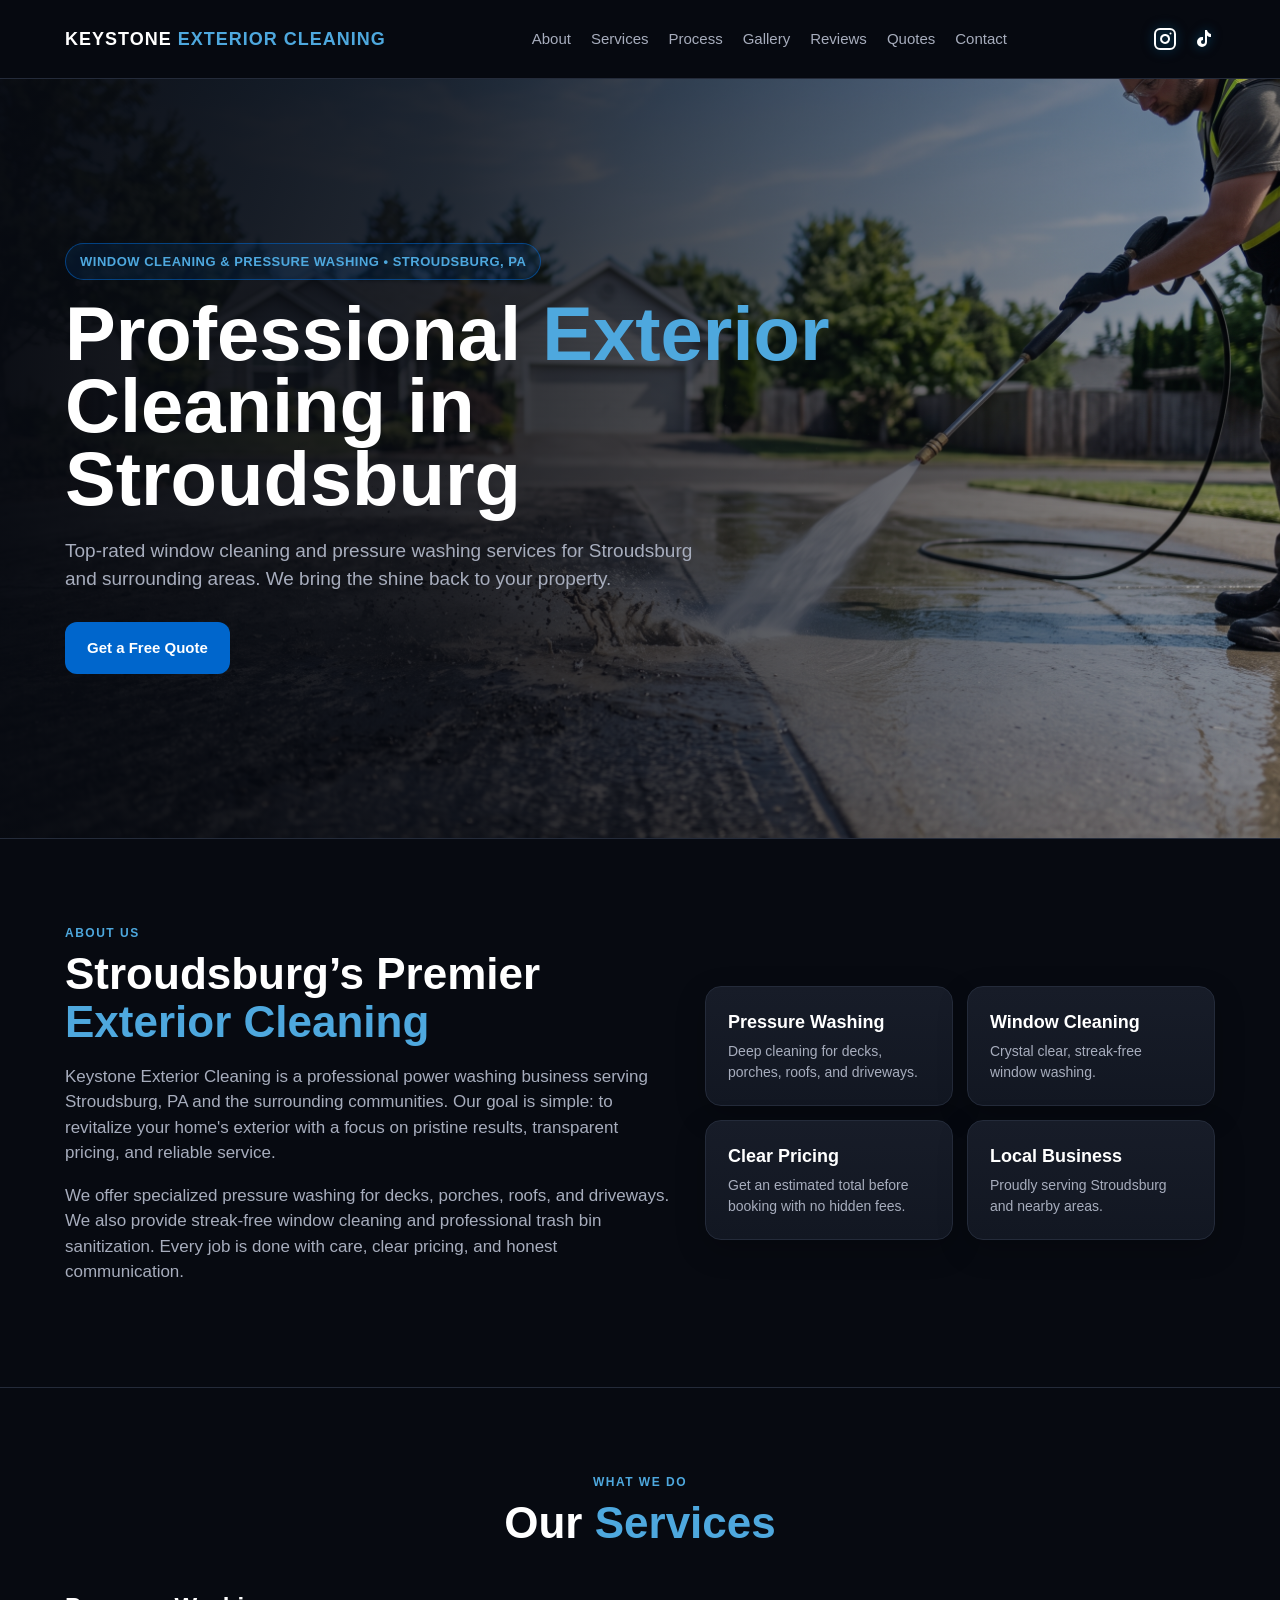
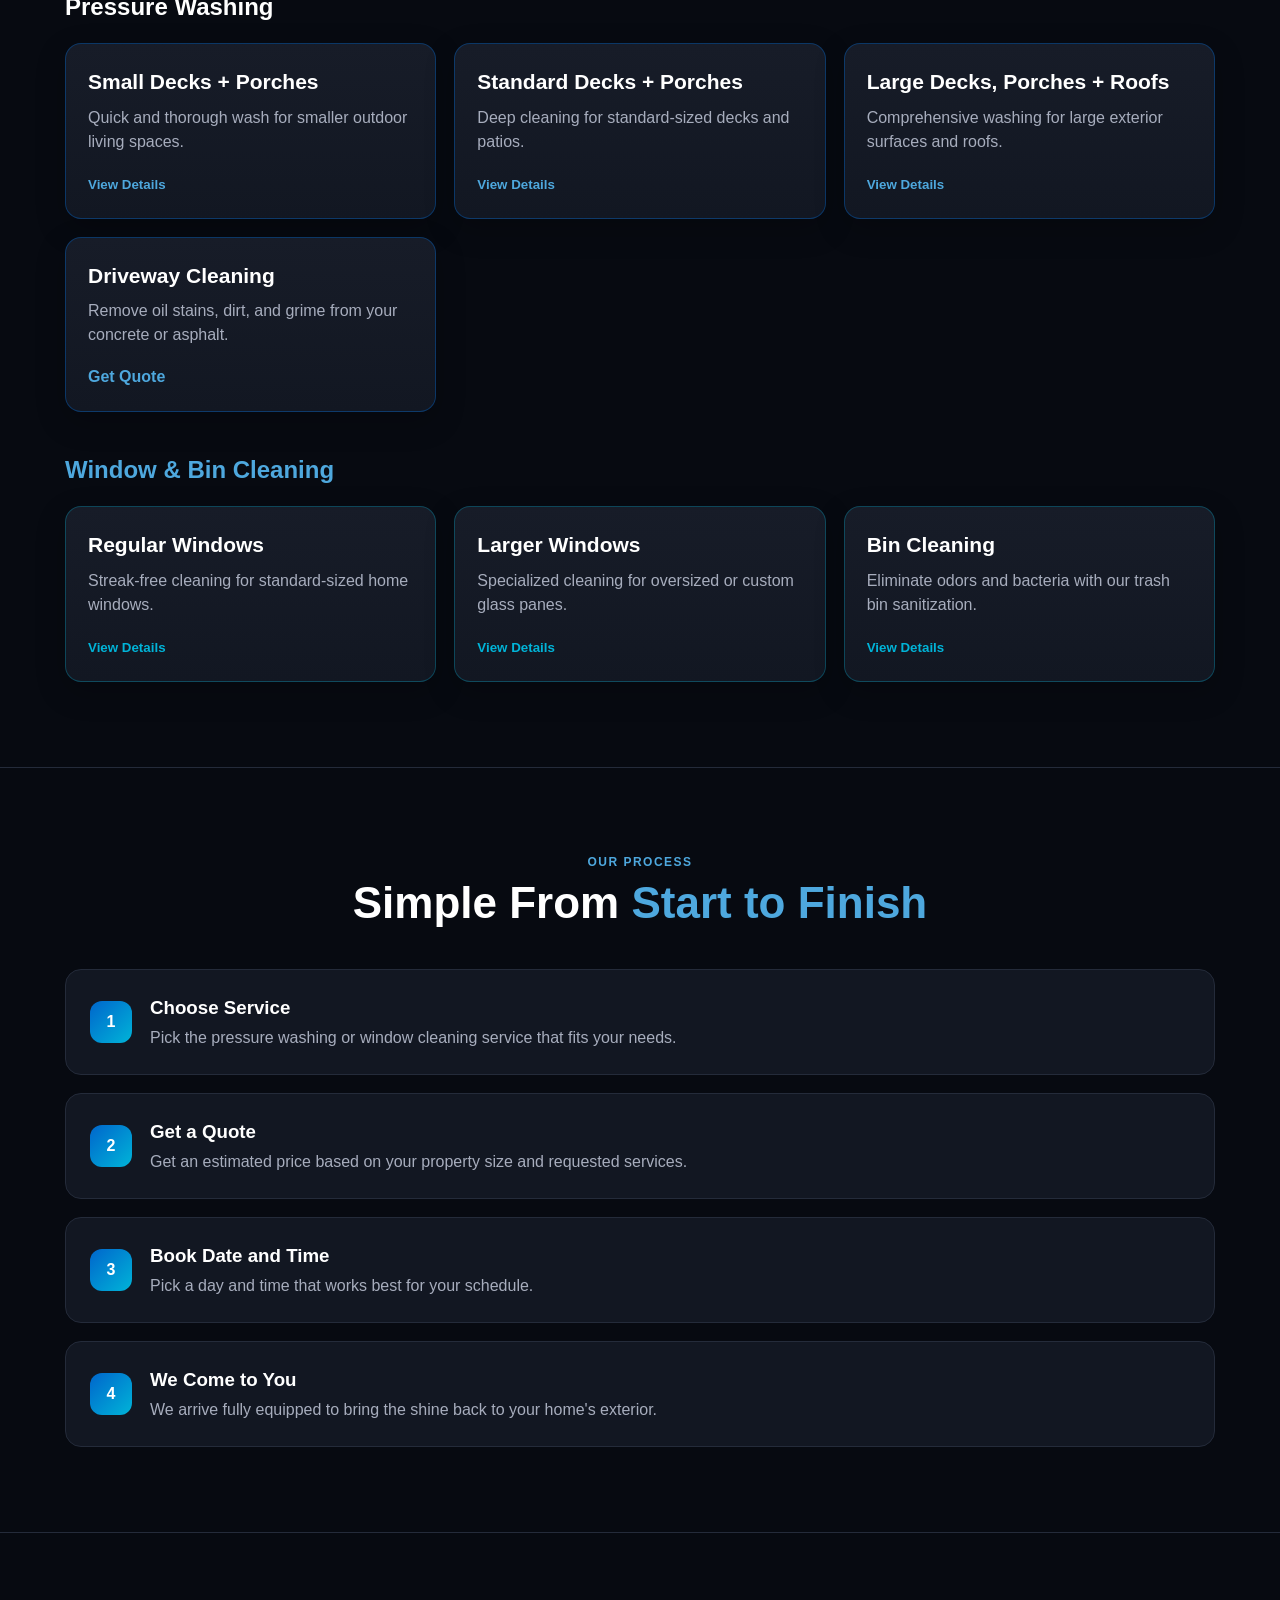
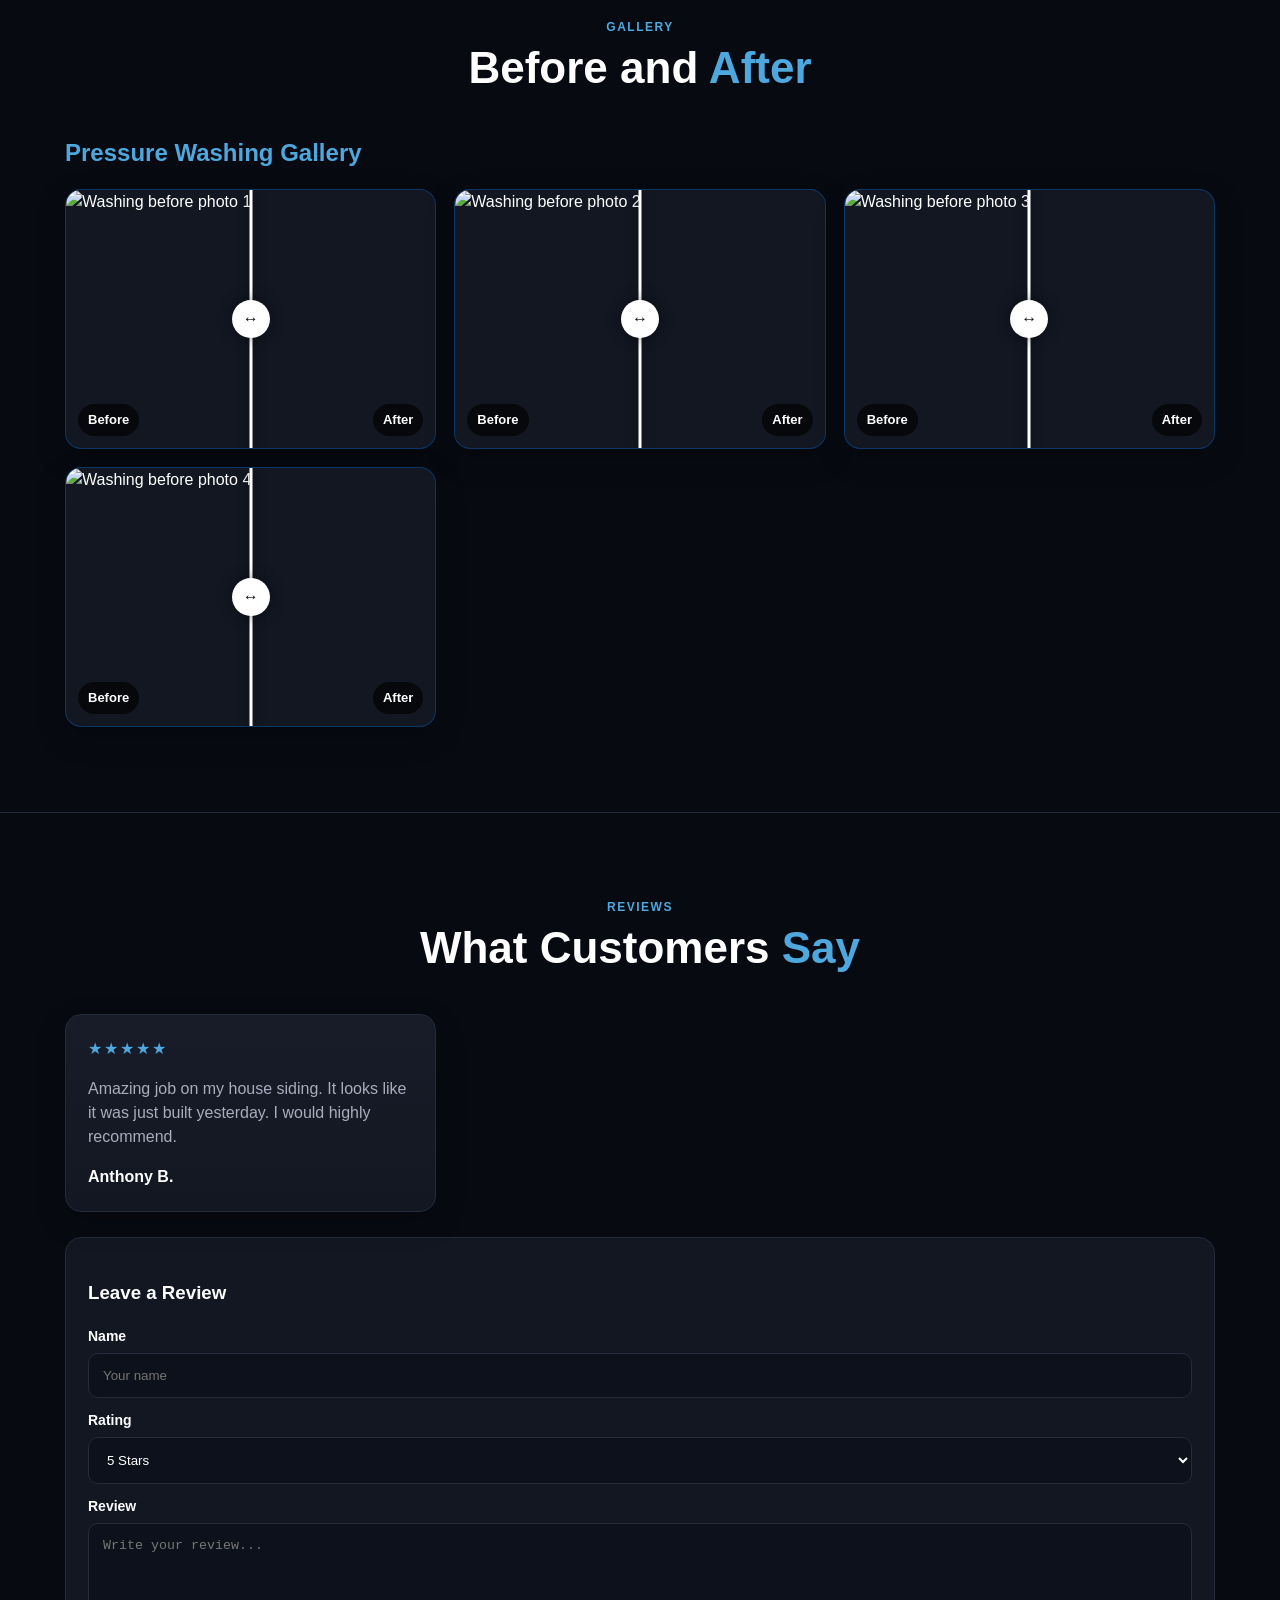
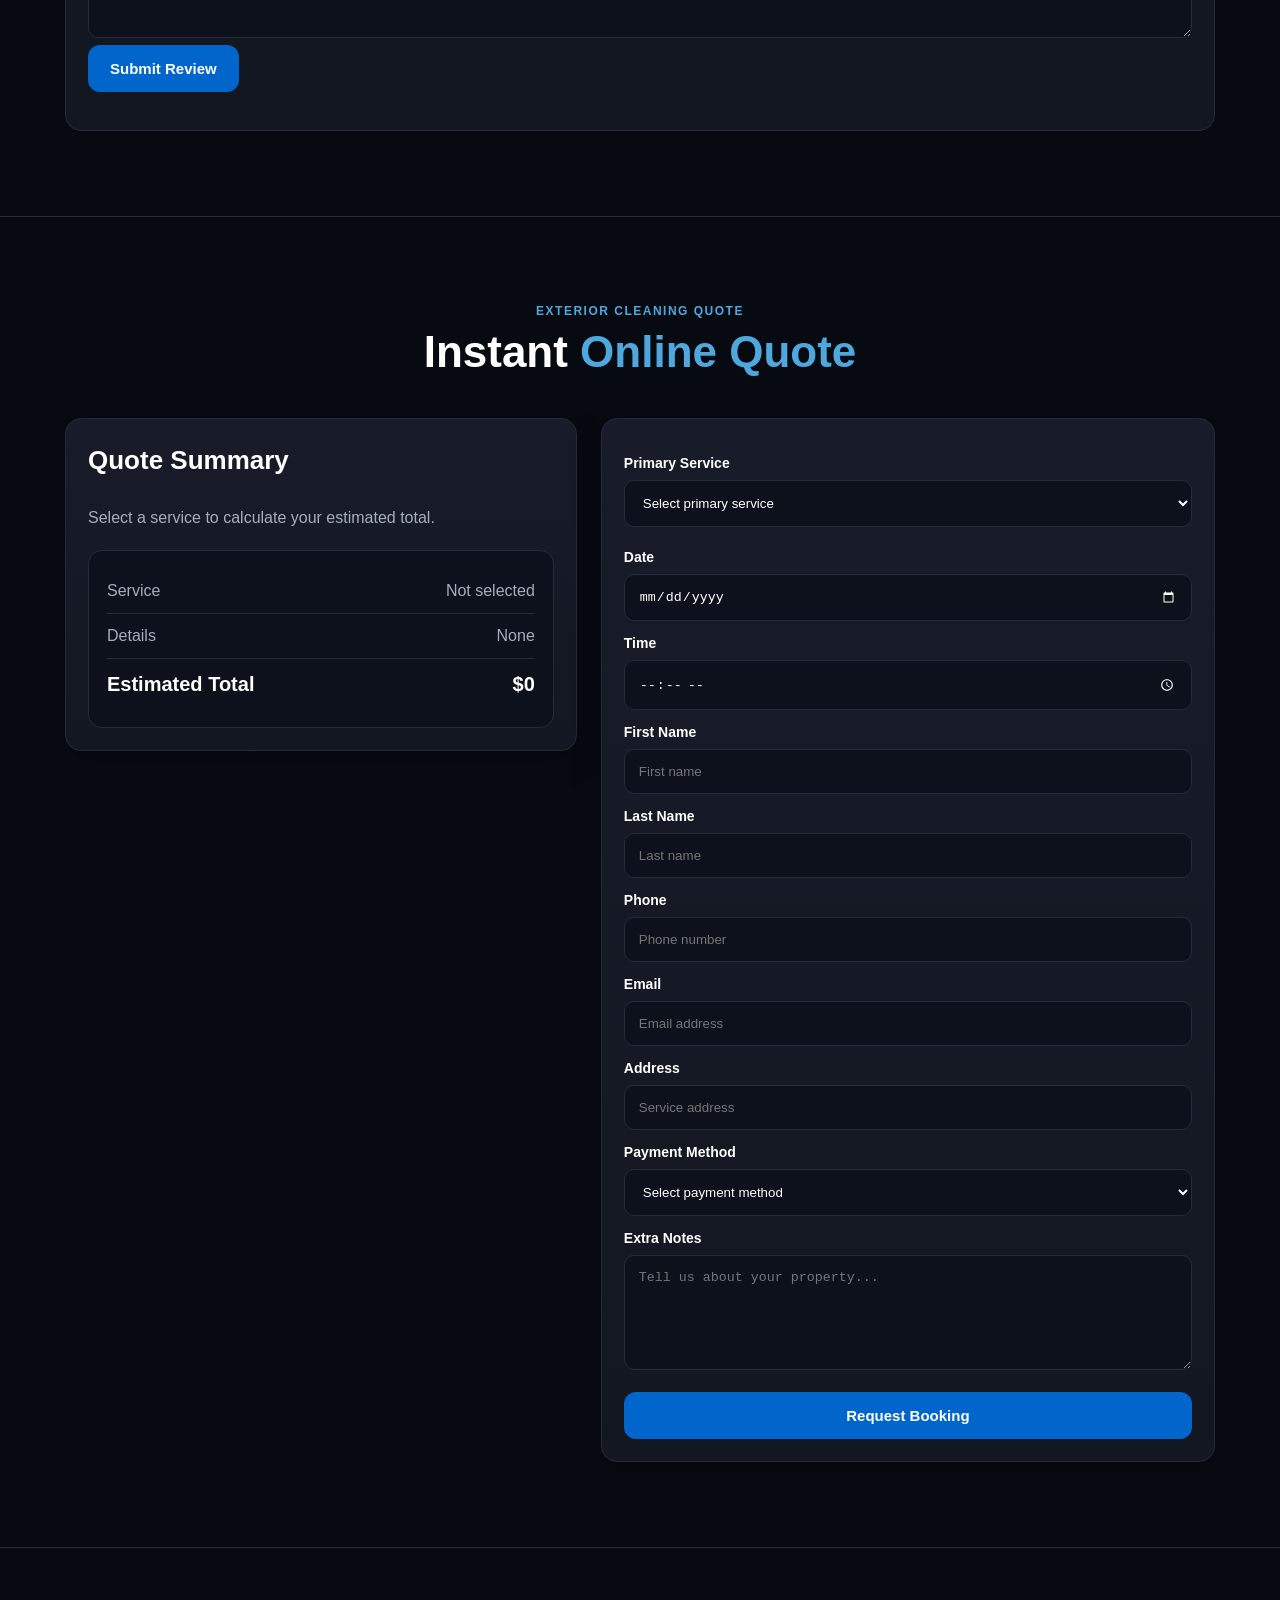
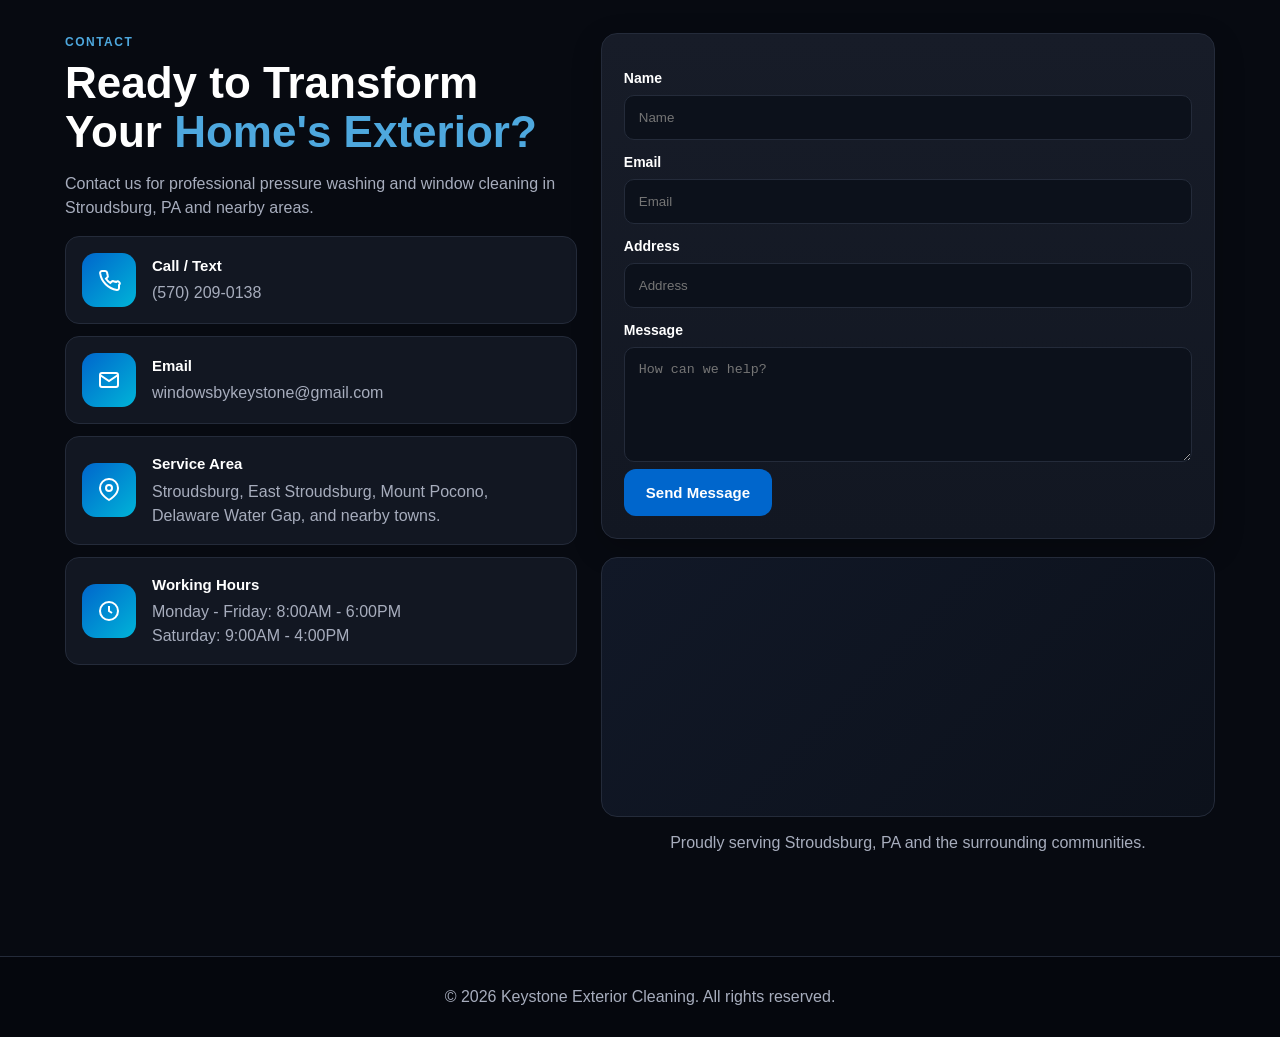
==== commit 84227b6c: "Update index.html" ====
--- a/index.html
+++ b/index.html
@@ -209,7 +209,7 @@
           <h2>Before and <span>After</span></h2>
         </div>
 
-        <h3 class="service-group-title blue-title gallery-second-title" style="margin-top: 40px;">Window Cleaning Gallery</h3>
+        <h3 class="service-group-title blue-title gallery-second-title" style="margin-top: 40px;">Pressure Washing Gallery</h3>
 
         <div class="before-after-grid">
           <div class="before-after-slider detailing-slider">
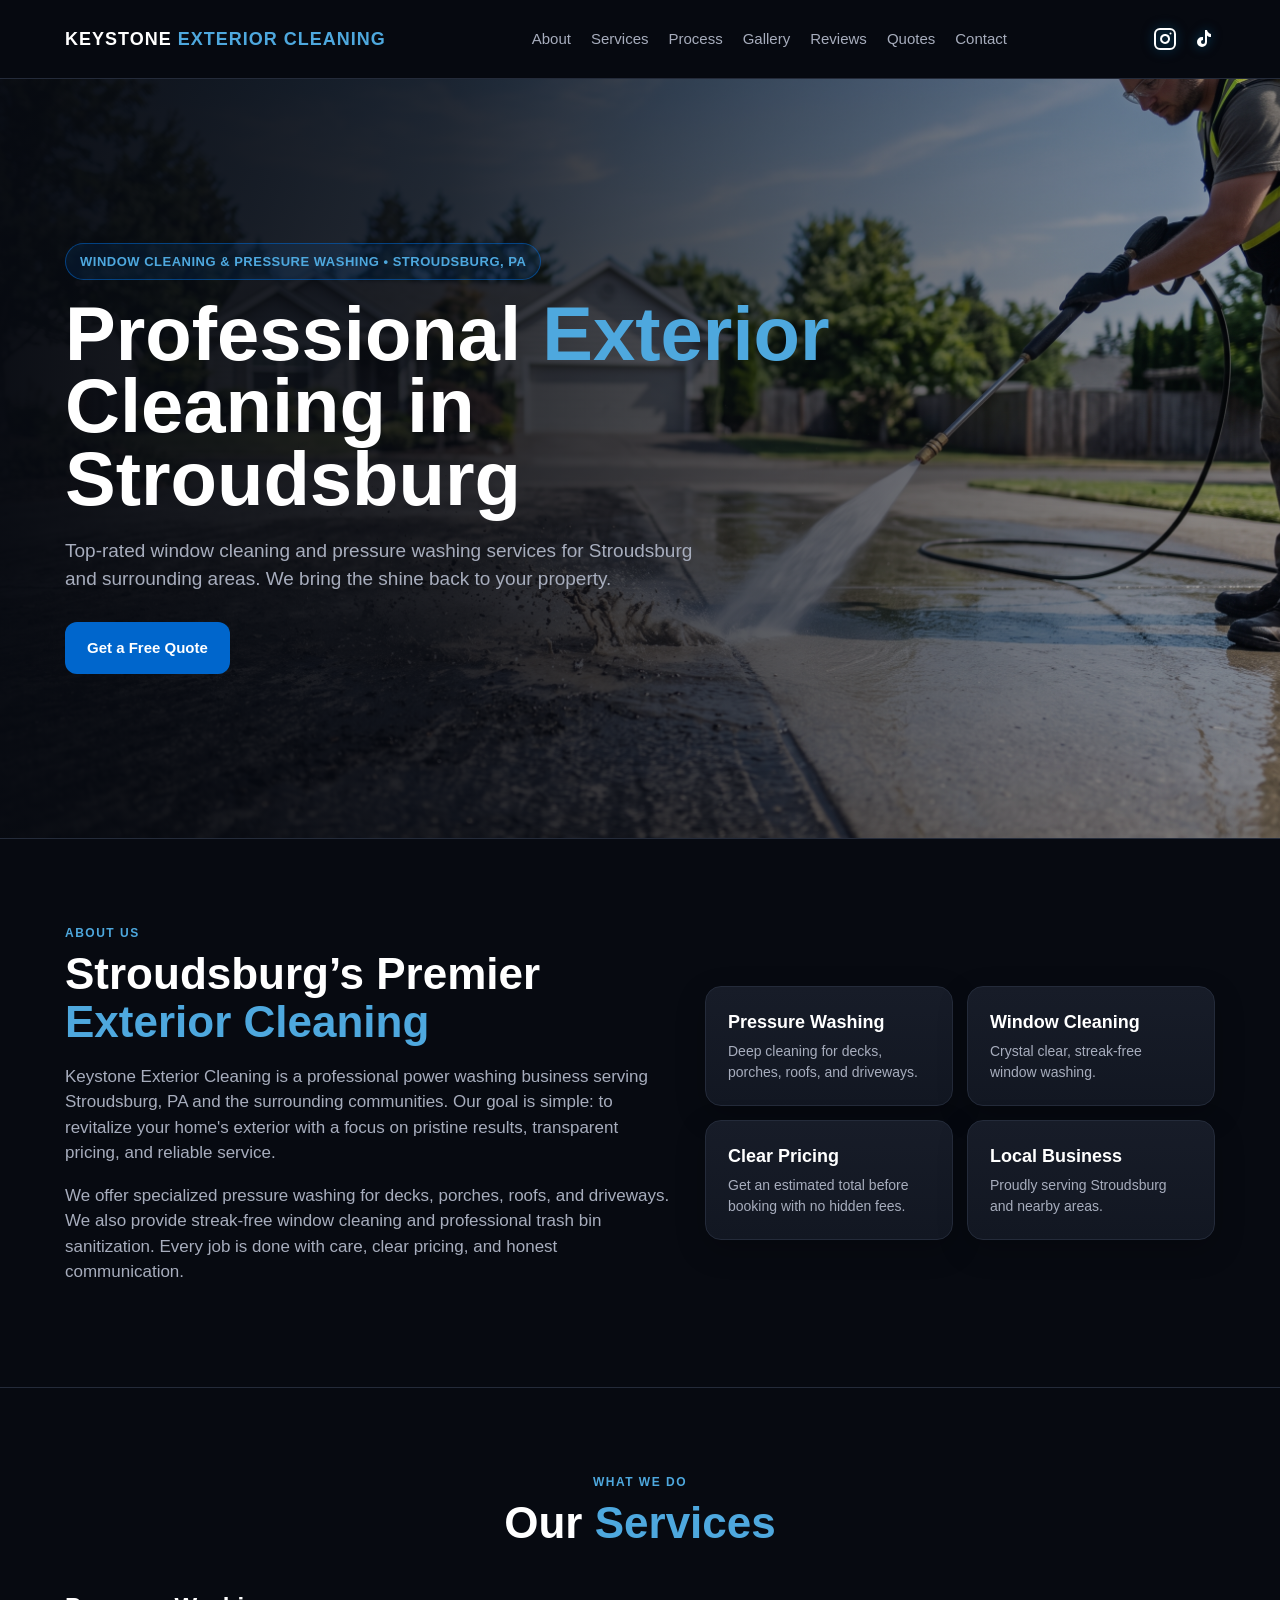
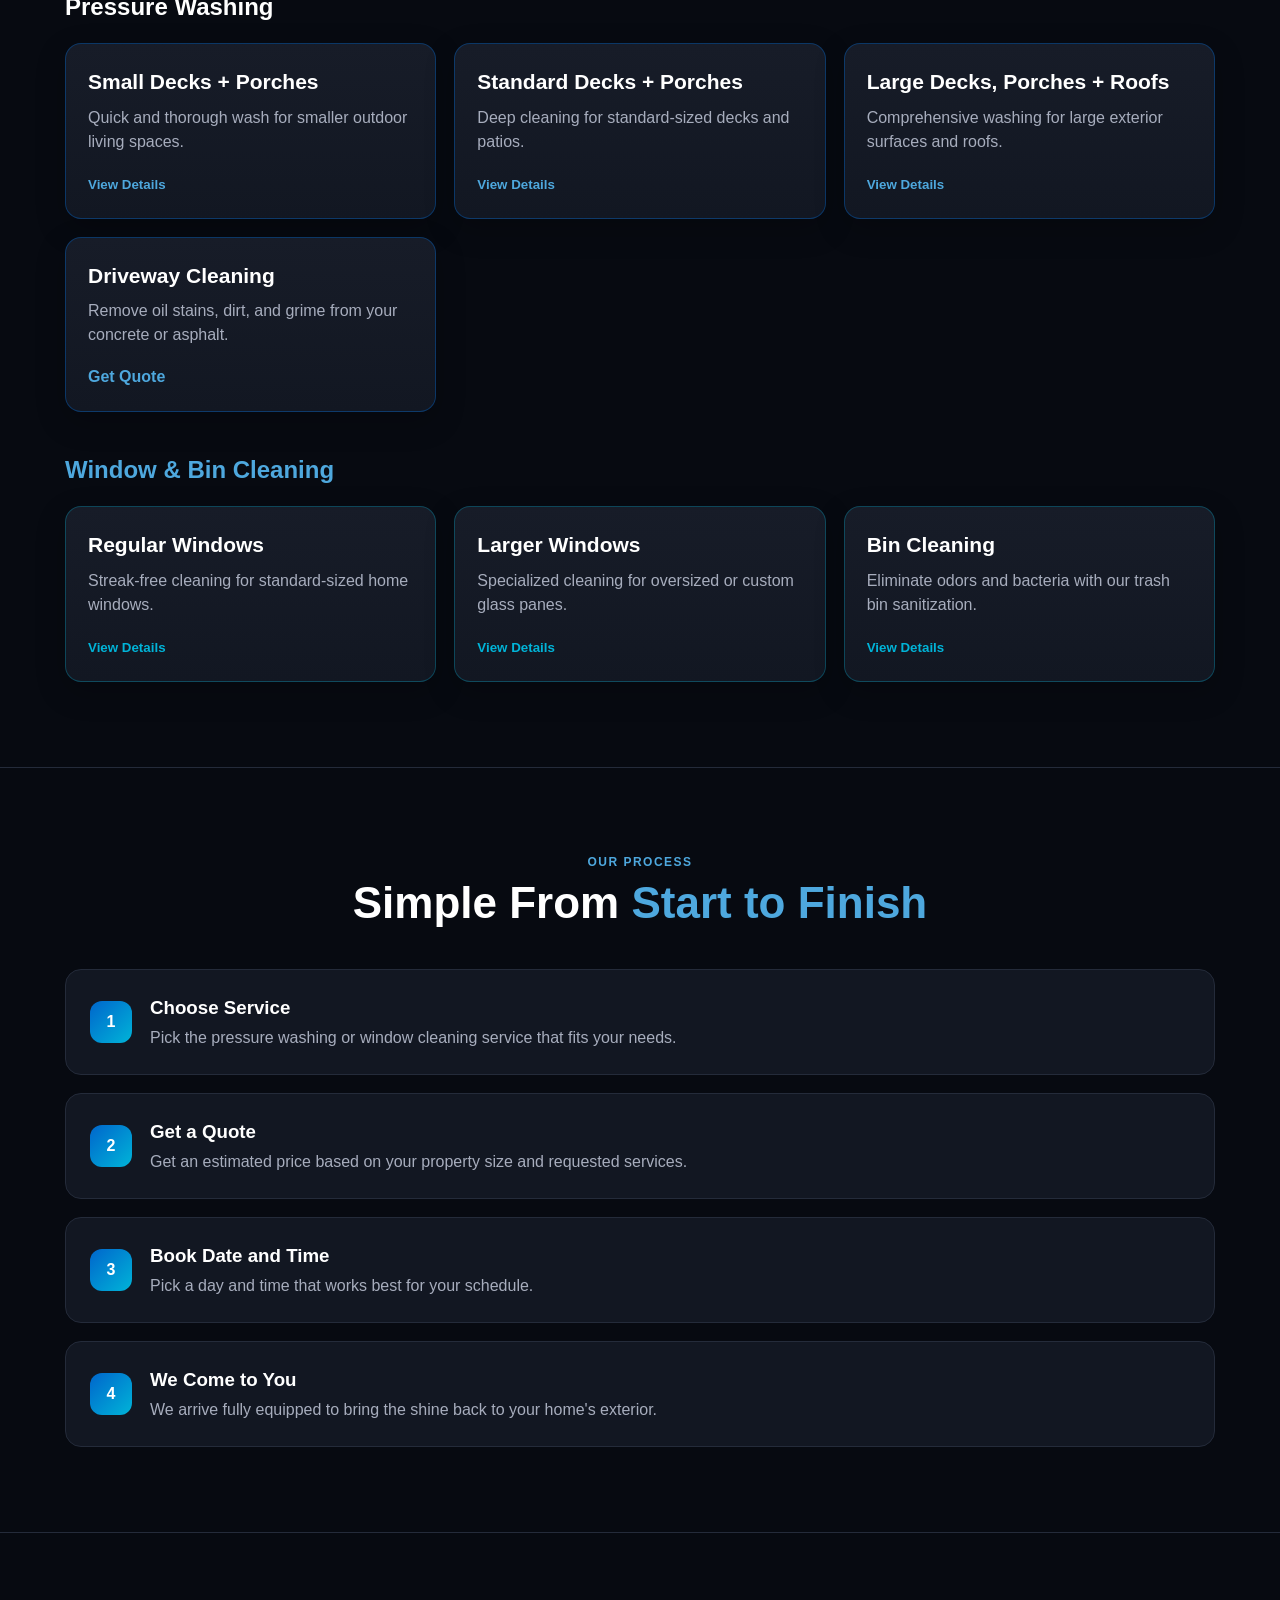
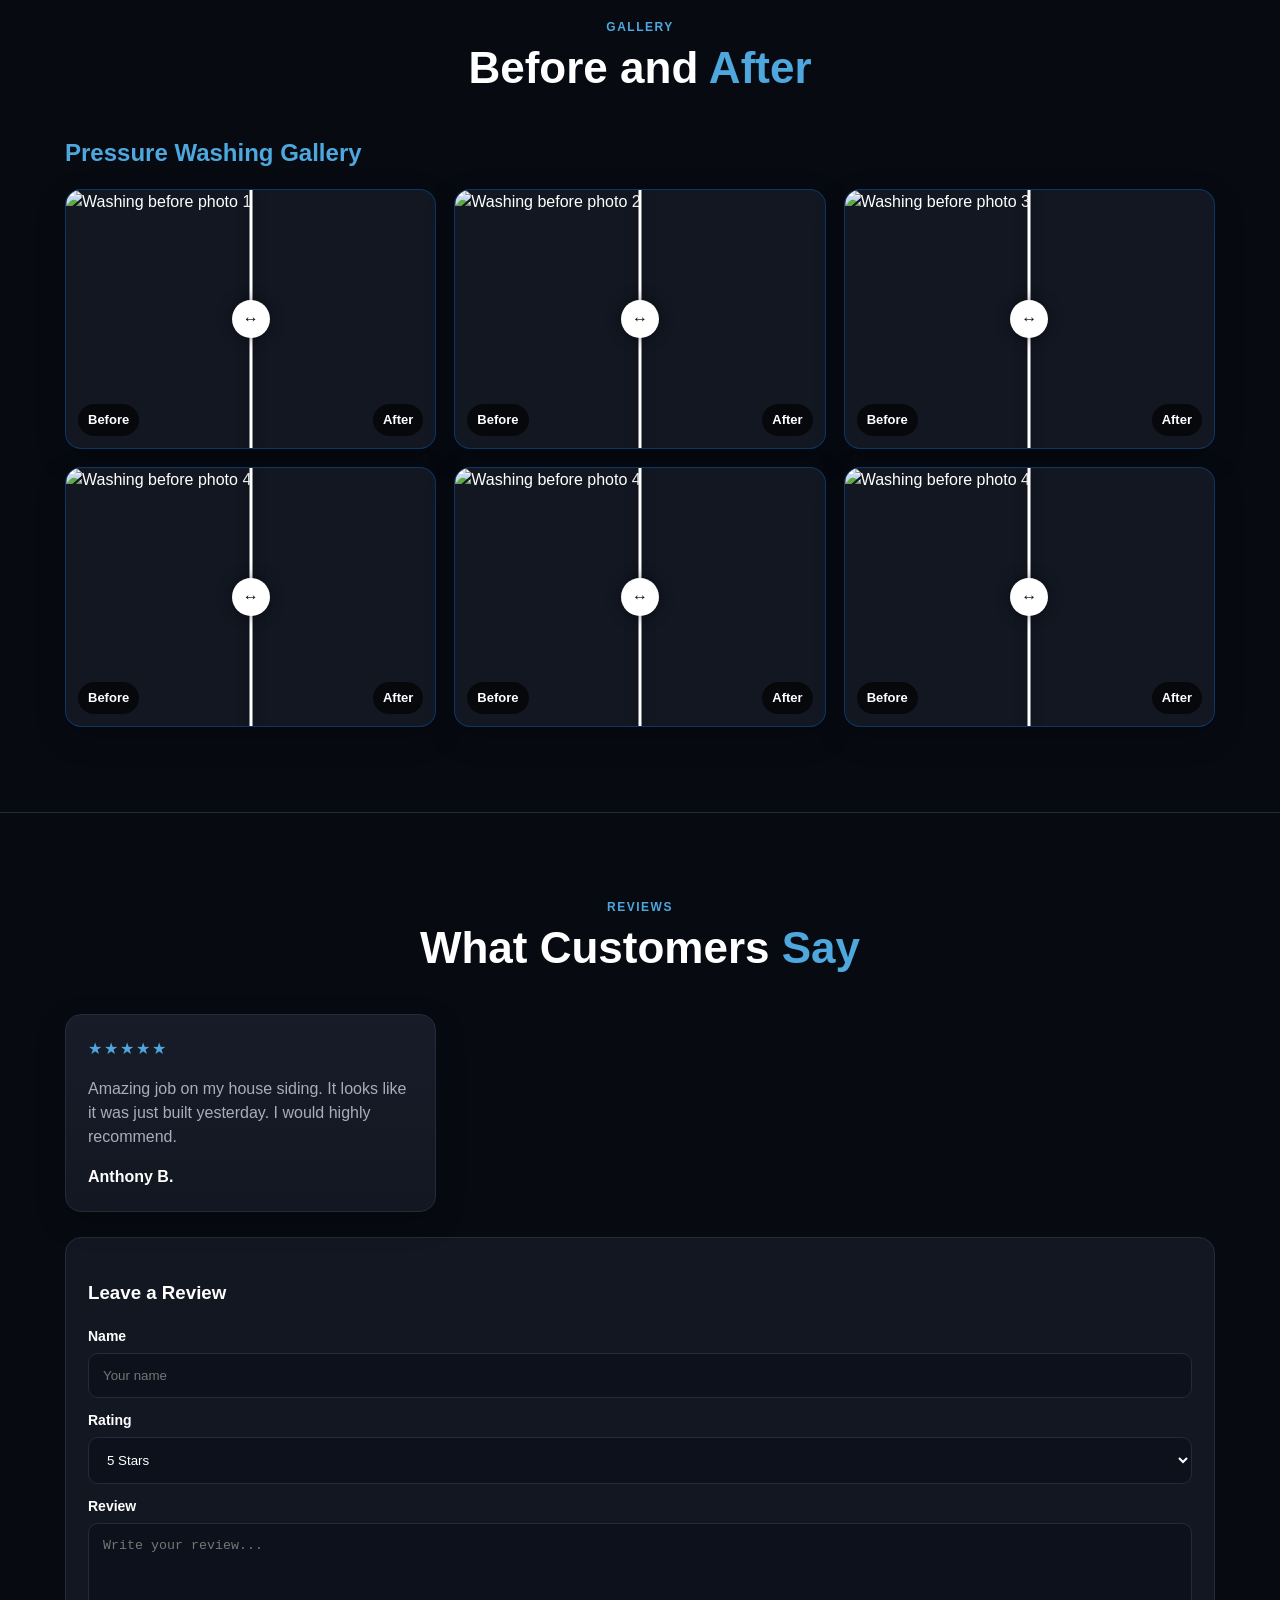
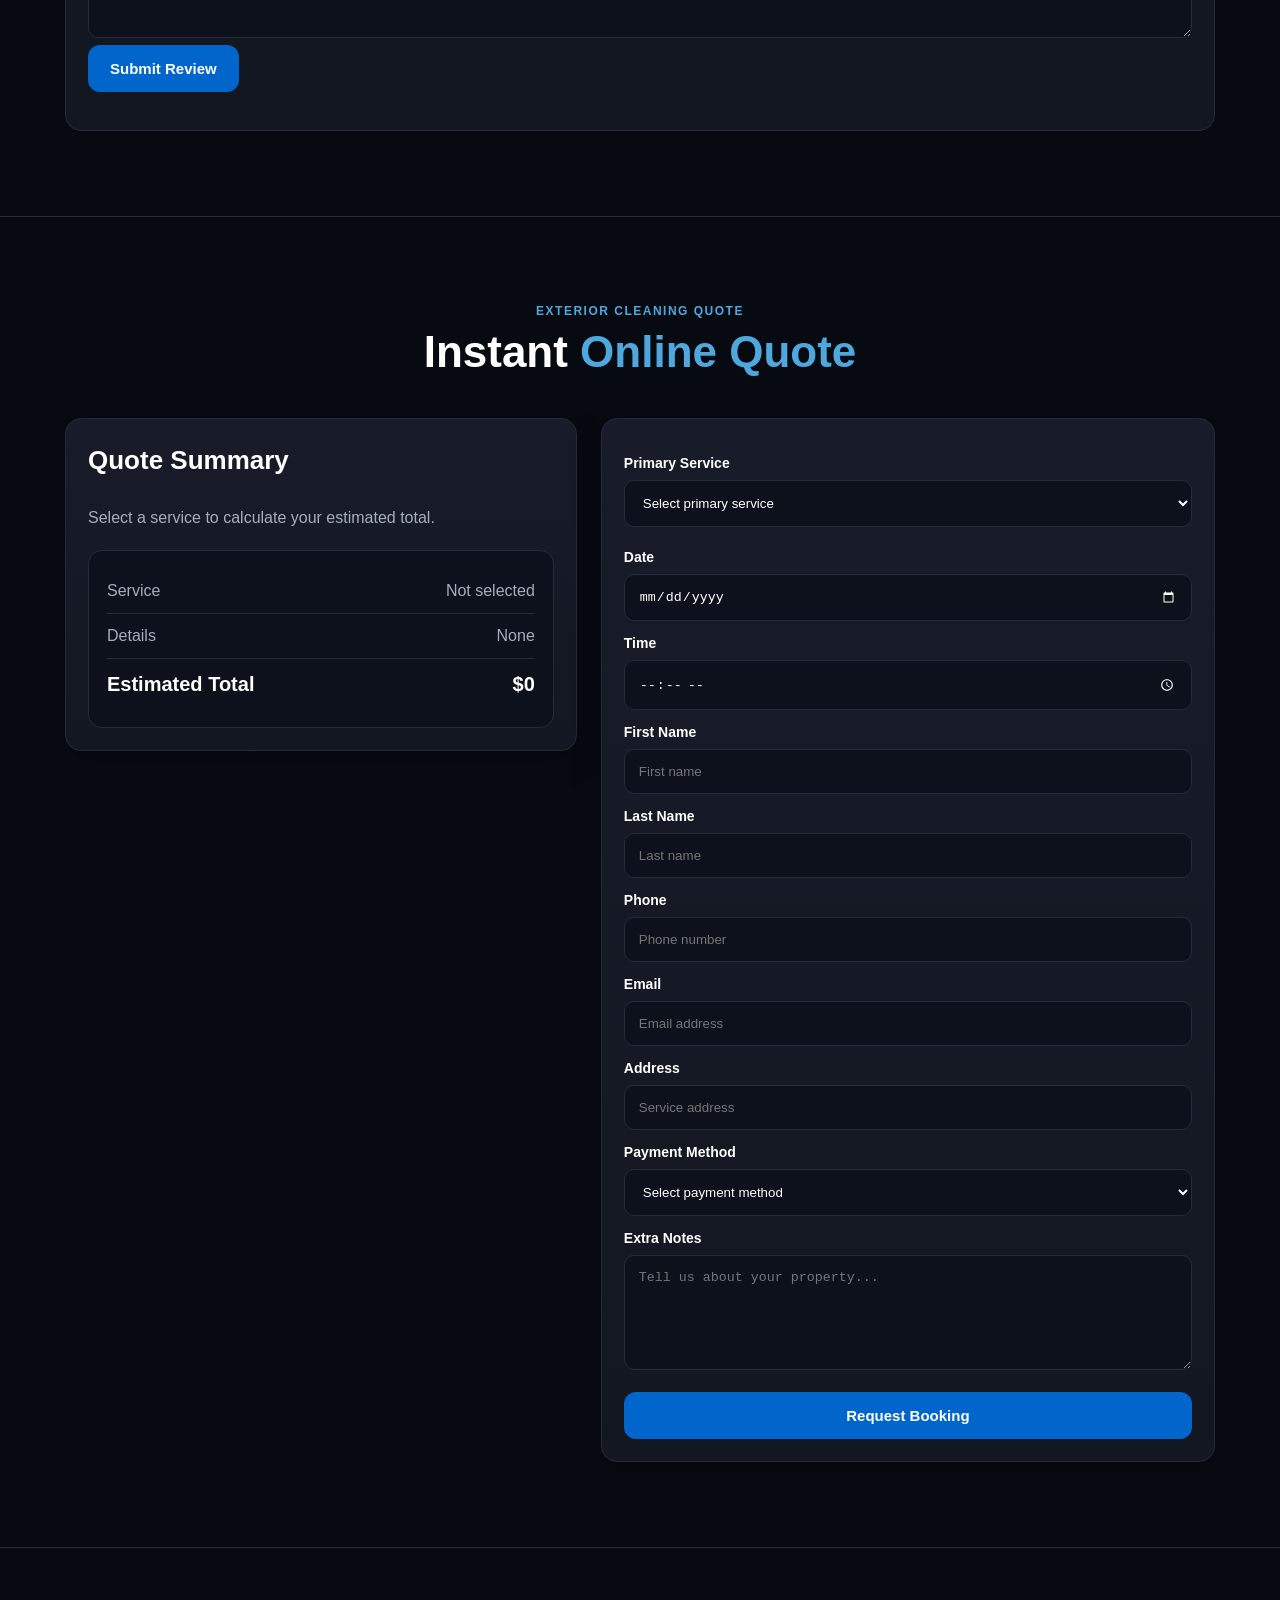
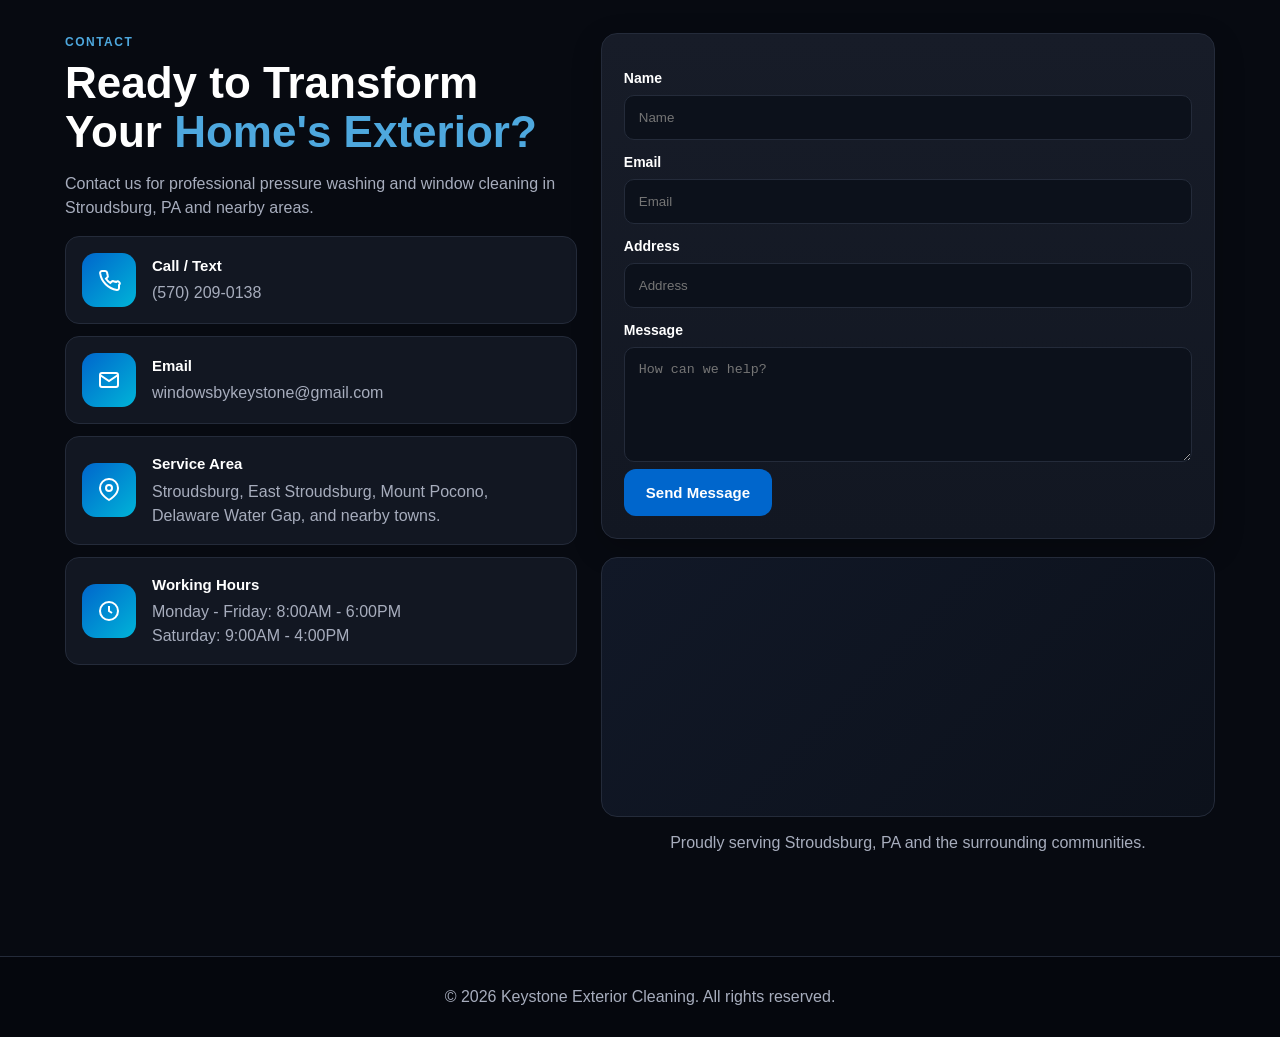
==== commit 95a87d3d: "Update index.html" ====
--- a/index.html
+++ b/index.html
@@ -239,6 +239,22 @@
           <div class="before-after-slider detailing-slider">
             <img class="before-img" src="assets/images/washing-before-4.jpg" alt="Washing before photo 4">
             <img class="after-img" src="assets/images/washing-after-4.jpg" alt="Washing after photo 4">
+            <input type="range" min="0" max="100" value="50" class="slider-range" aria-label="Before and after slider">
+            <div class="slider-label before-label">Before</div>
+            <div class="slider-label after-label">After</div>
+          </div>
+
+          <div class="before-after-slider detailing-slider">
+            <img class="before-img" src="assets/images/washing-before-5.jpg" alt="Washing before photo 4">
+            <img class="after-img" src="assets/images/washing-after-5.jpg" alt="Washing after photo 4">
+            <input type="range" min="0" max="100" value="50" class="slider-range" aria-label="Before and after slider">
+            <div class="slider-label before-label">Before</div>
+            <div class="slider-label after-label">After</div>
+          </div>
+
+          <div class="before-after-slider detailing-slider">
+            <img class="before-img" src="assets/images/washing-before-6.jpg" alt="Washing before photo 4">
+            <img class="after-img" src="assets/images/washing-after-6.jpg" alt="Washing after photo 4">
             <input type="range" min="0" max="100" value="50" class="slider-range" aria-label="Before and after slider">
             <div class="slider-label before-label">Before</div>
             <div class="slider-label after-label">After</div>
